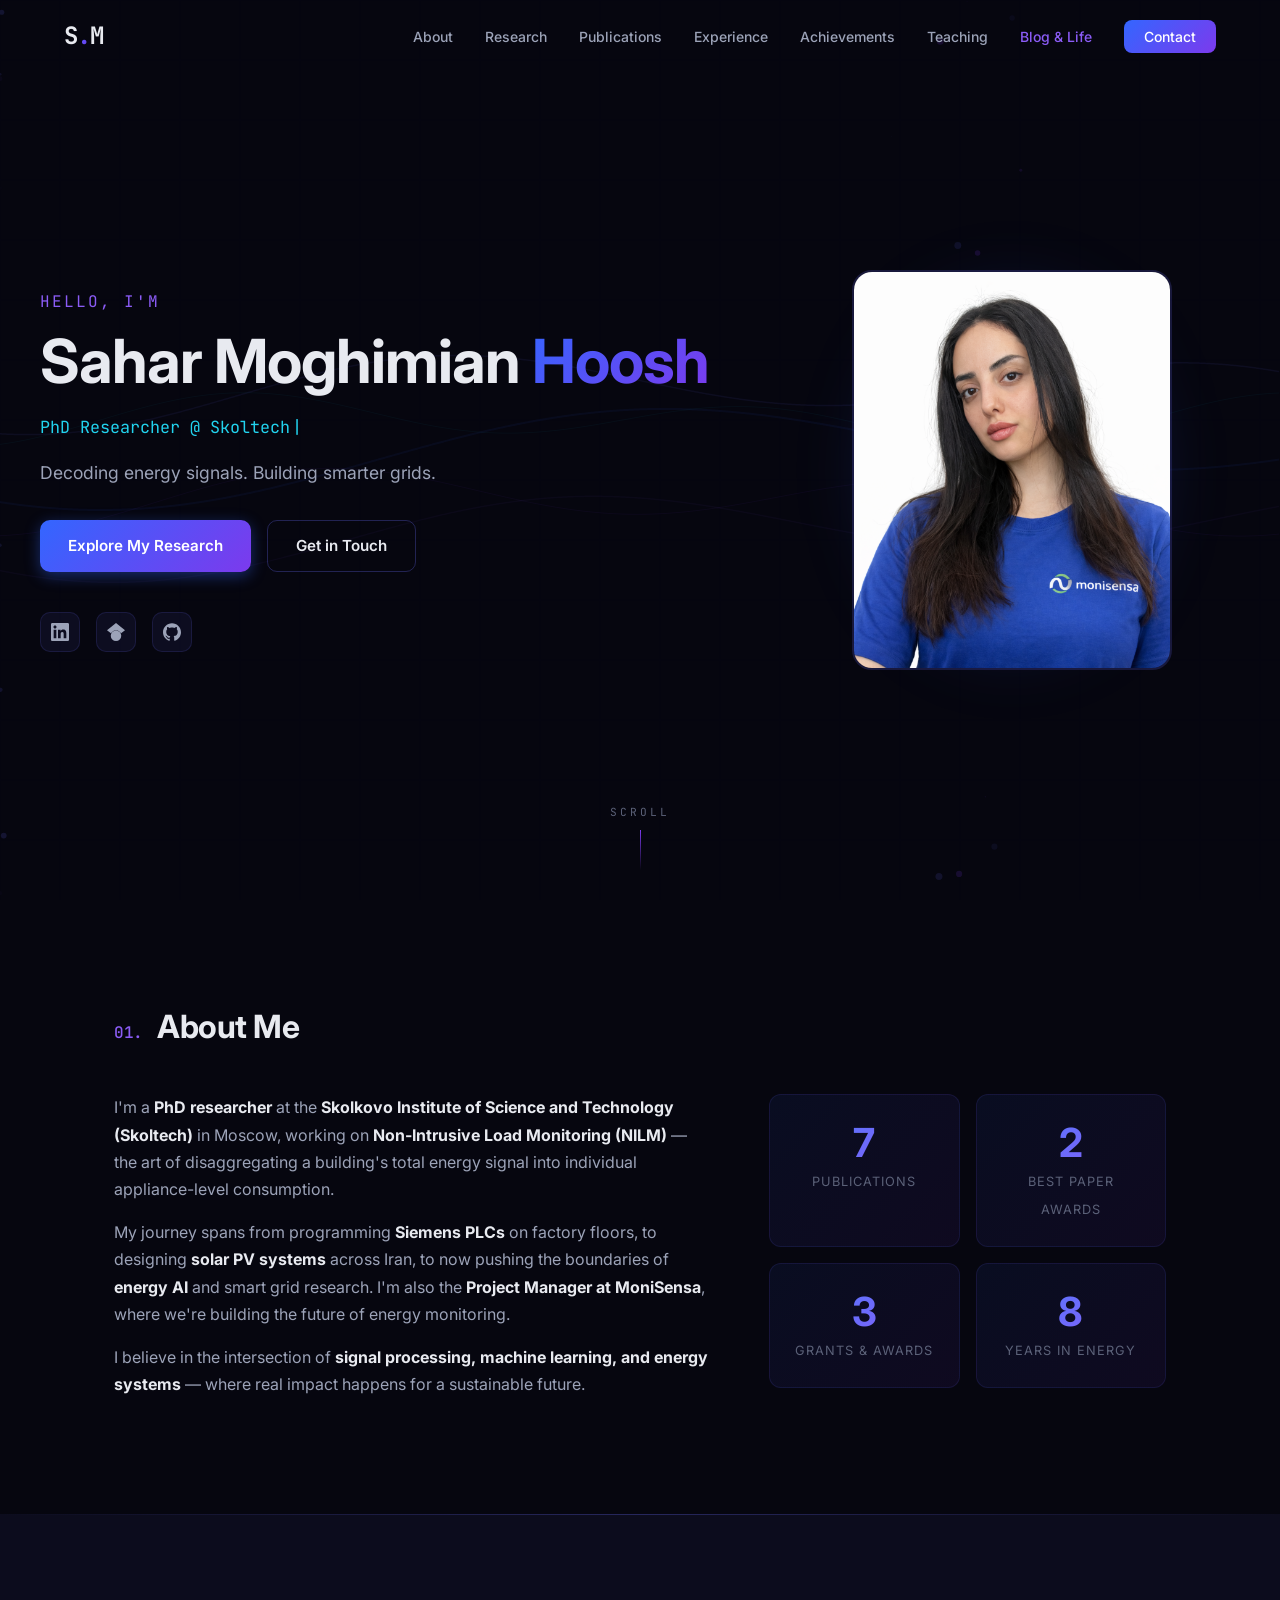
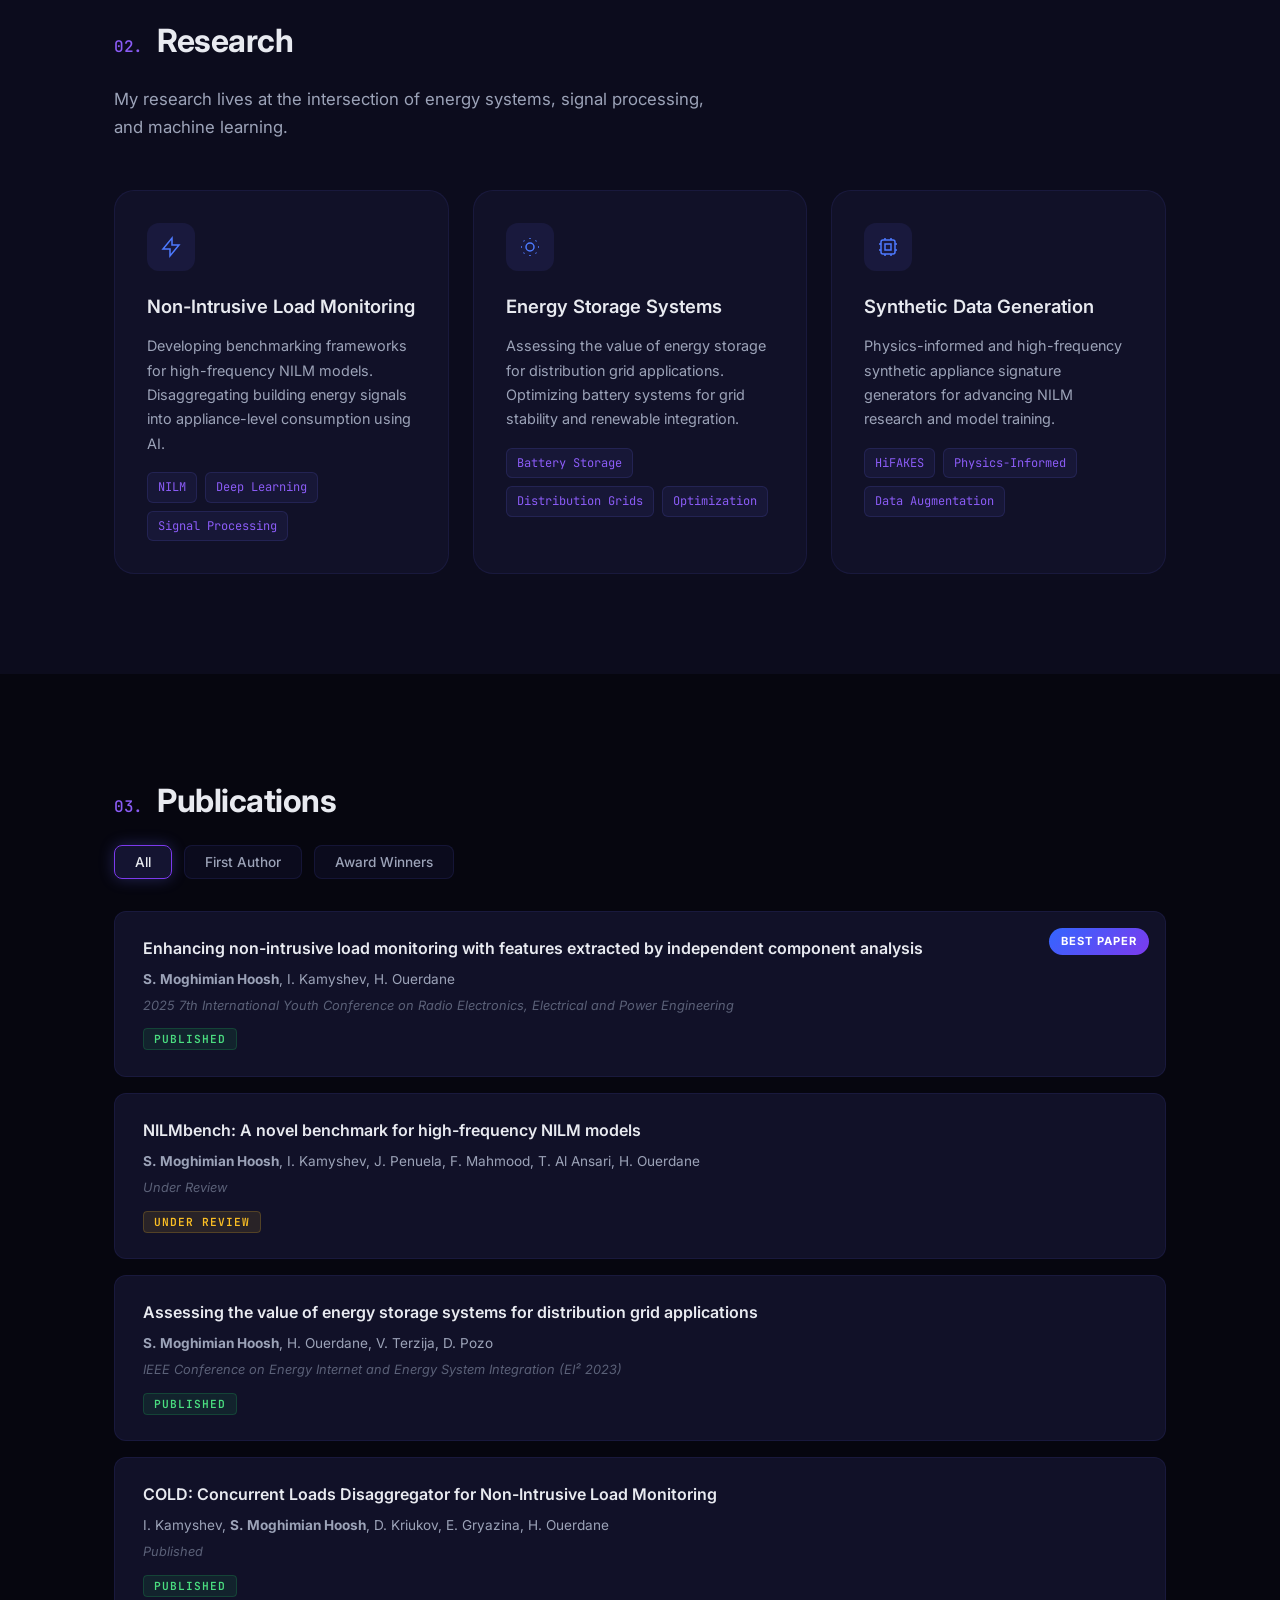
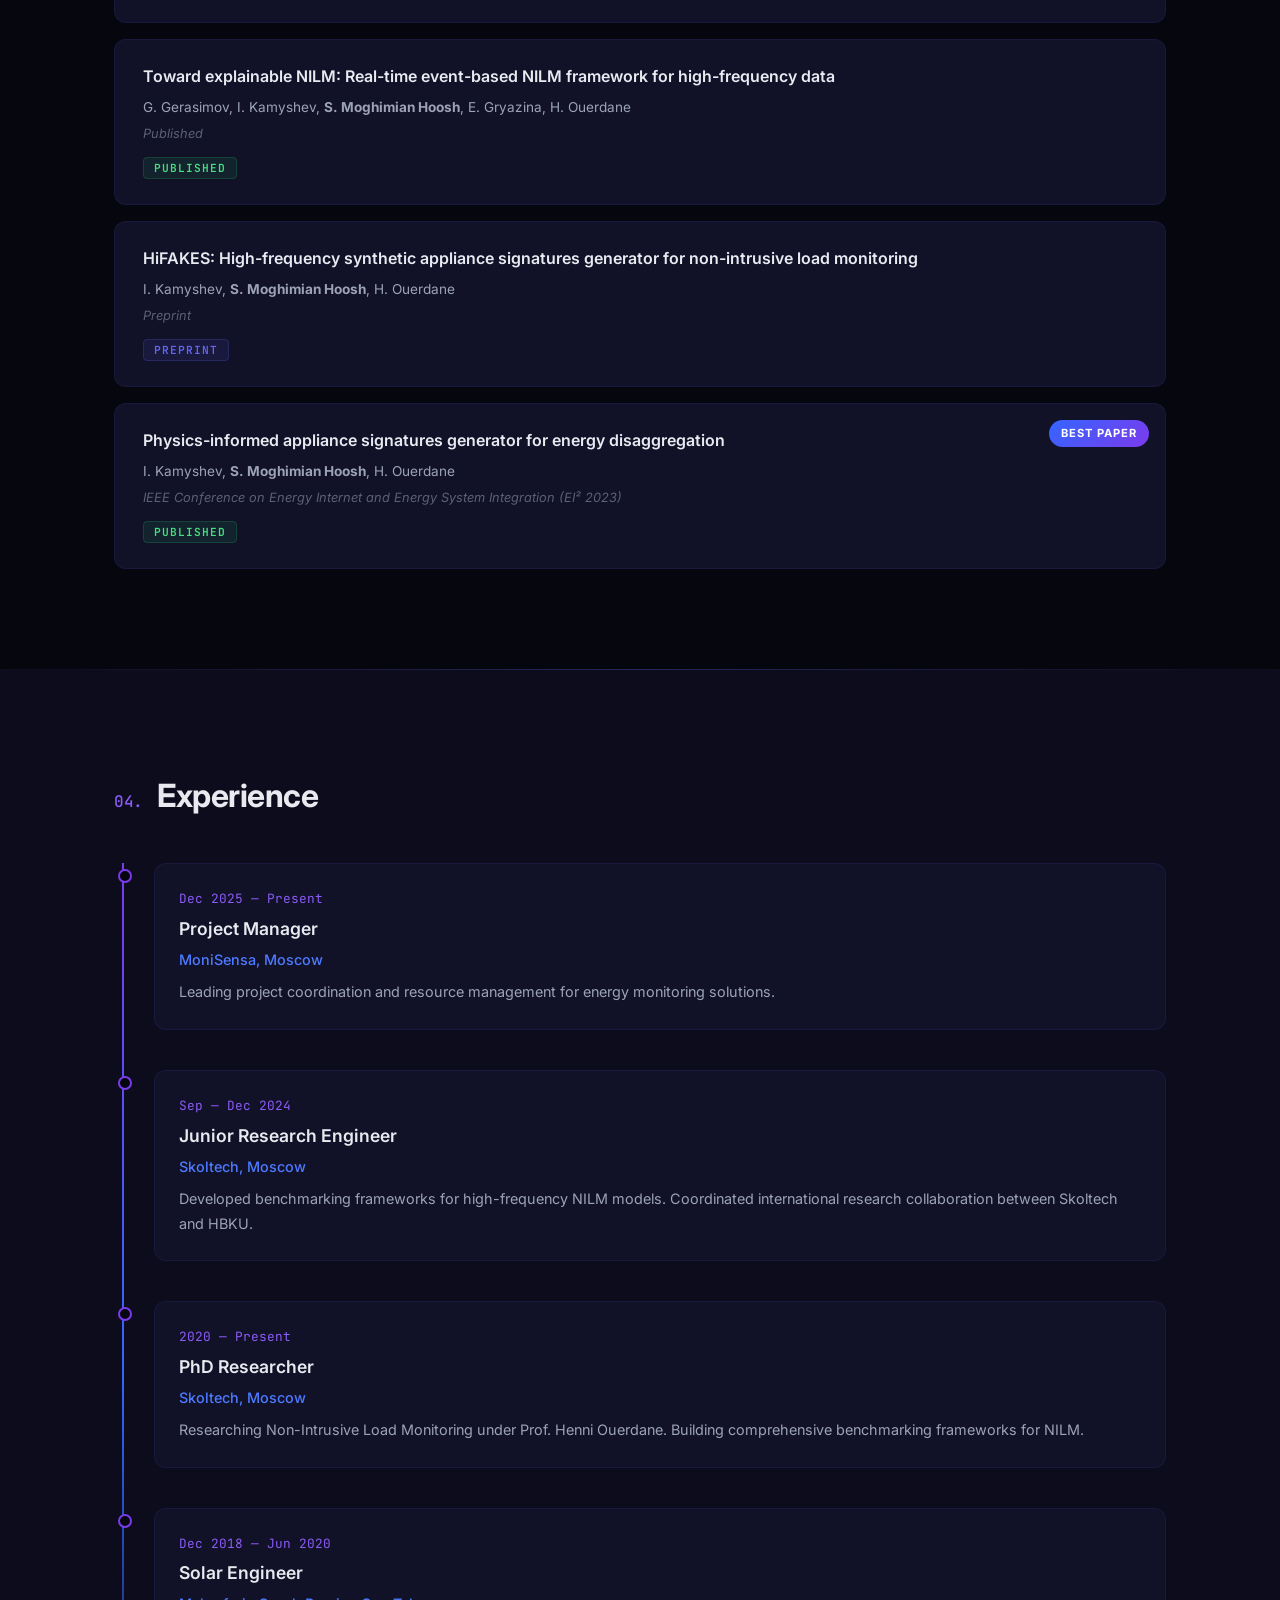
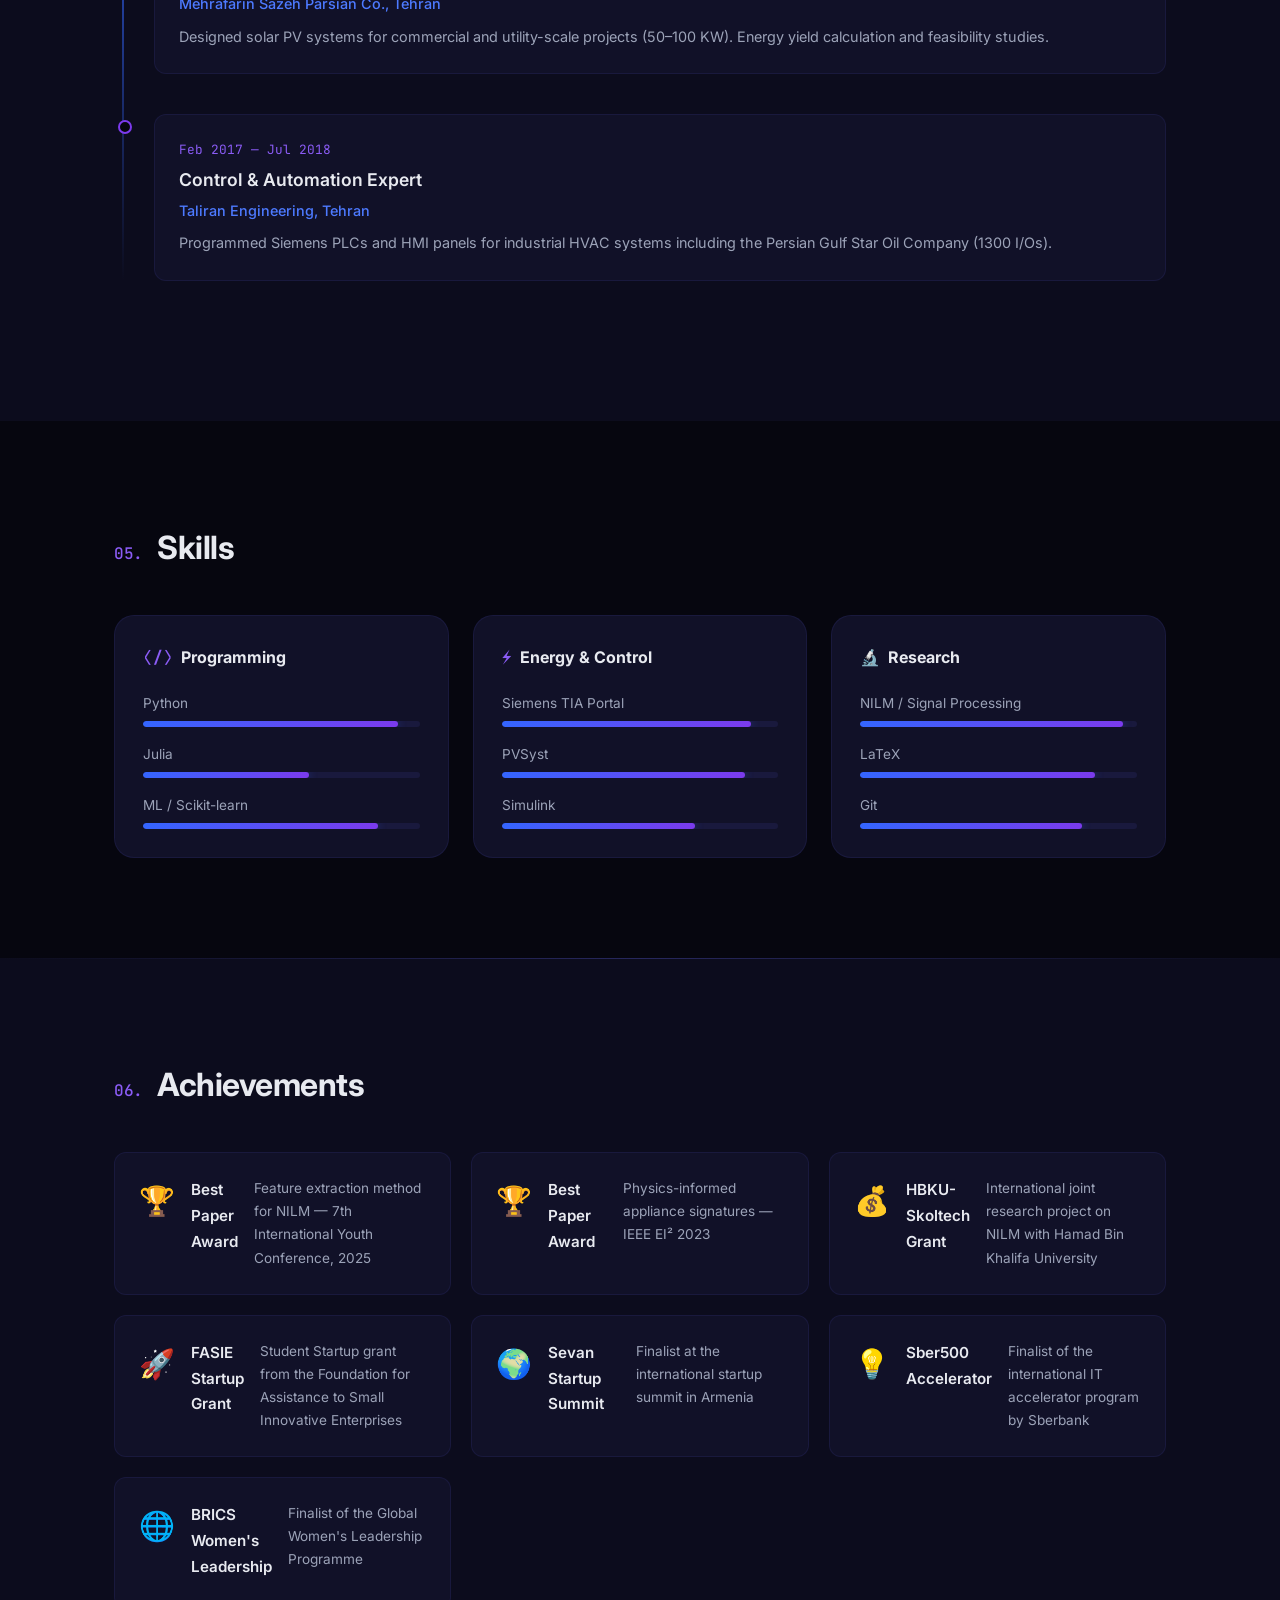
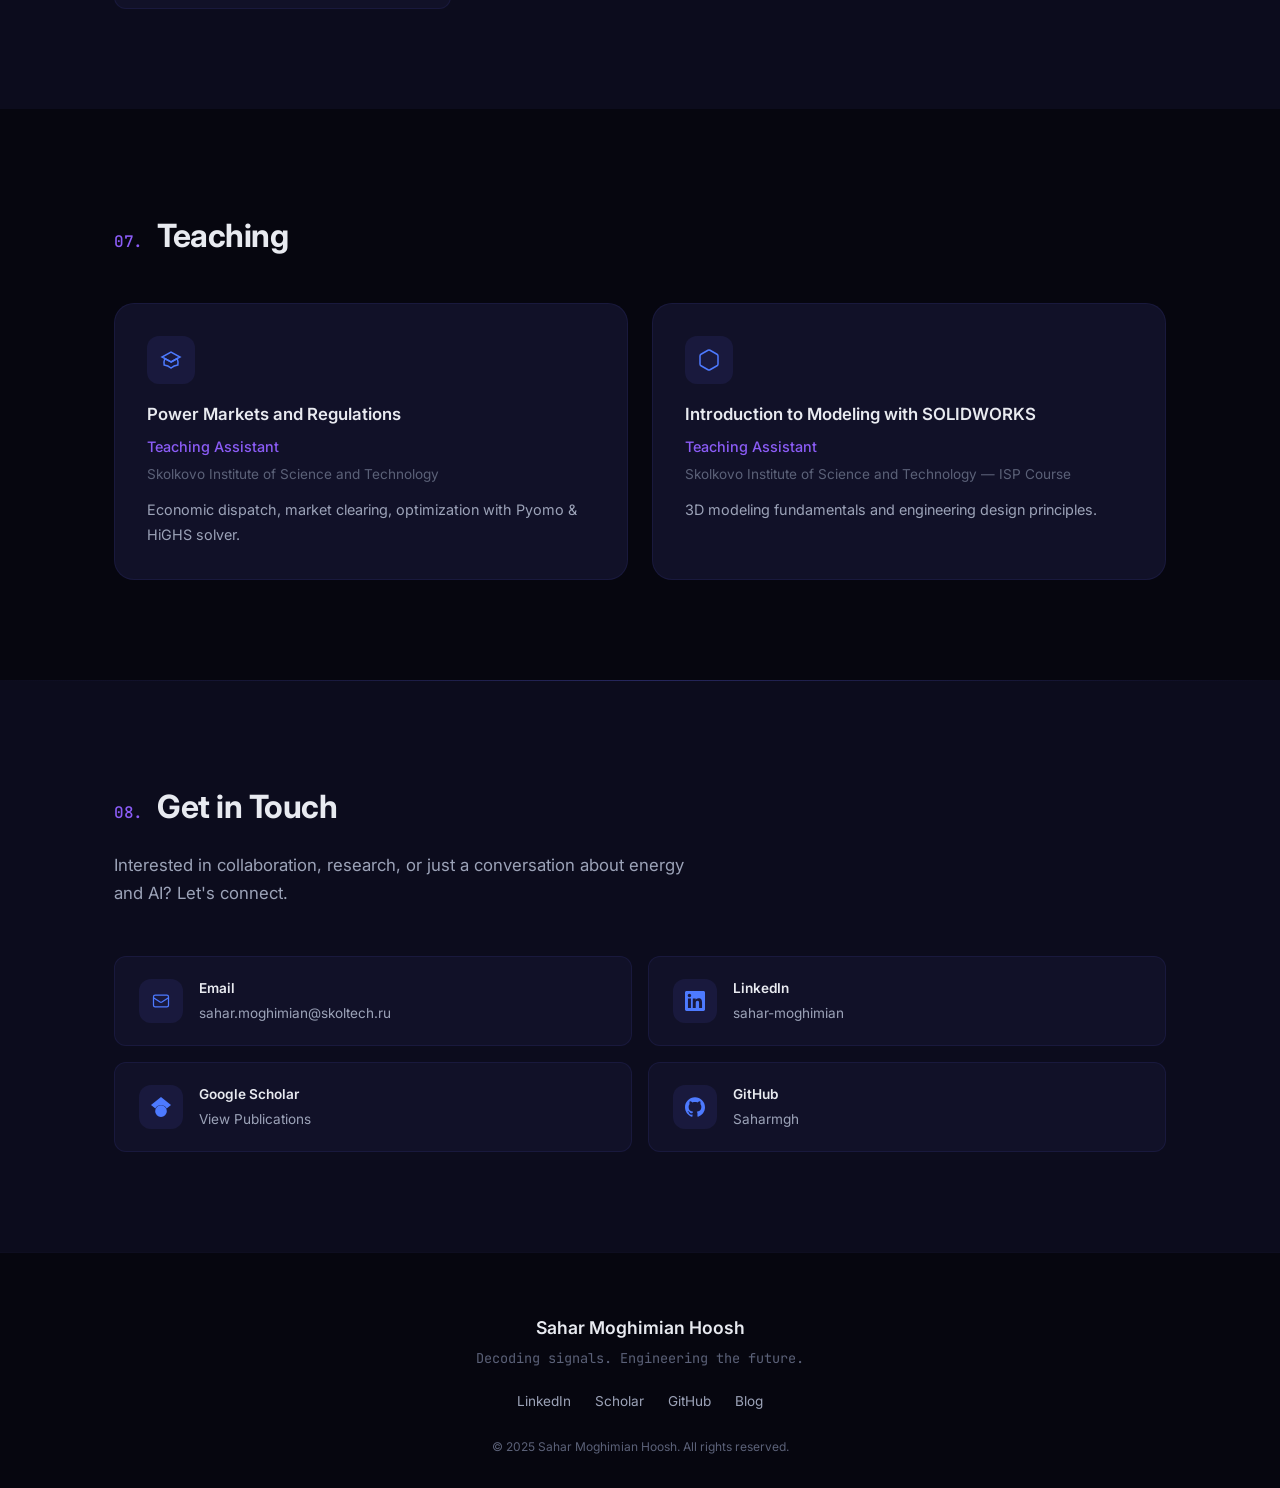
==== index.html @ 9a4651af "Add personal website with futuristic signal vibes theme - Main page: hero with waveform animation, a" ====
<!DOCTYPE html>
<html lang="en">
<head>
    <meta charset="UTF-8">
    <meta name="viewport" content="width=device-width, initial-scale=1.0">
    <title>Sahar Moghimian Hoosh — Researcher & Engineer</title>
    <meta name="description" content="PhD Researcher in Energy Systems & NILM at Skoltech. Project Manager at MoniSensa.">
    <link rel="preconnect" href="https://fonts.googleapis.com">
    <link rel="preconnect" href="https://fonts.gstatic.com" crossorigin>
    <link href="https://fonts.googleapis.com/css2?family=Inter:wght@300;400;500;600;700&family=JetBrains+Mono:wght@400;500&display=swap" rel="stylesheet">
    <link rel="stylesheet" href="css/style.css">
    <link rel="icon" type="image/svg+xml" href="data:image/svg+xml,<svg xmlns='http://www.w3.org/2000/svg' viewBox='0 0 100 100'><text y='.9em' font-size='90'>⚡</text></svg>">
</head>
<body>
    <!-- Navigation -->
    <nav class="nav" id="nav">
        <div class="nav-container">
            <a href="#hero" class="nav-logo">S<span class="accent">.</span>M</a>
            <button class="nav-toggle" id="navToggle" aria-label="Toggle menu">
                <span></span><span></span><span></span>
            </button>
            <ul class="nav-links" id="navLinks">
                <li><a href="#about">About</a></li>
                <li><a href="#research">Research</a></li>
                <li><a href="#publications">Publications</a></li>
                <li><a href="#experience">Experience</a></li>
                <li><a href="#achievements">Achievements</a></li>
                <li><a href="#teaching">Teaching</a></li>
                <li><a href="blog.html" class="nav-blog-link">Blog & Life</a></li>
                <li><a href="#contact" class="nav-cta">Contact</a></li>
            </ul>
        </div>
    </nav>

    <!-- Hero Section -->
    <section class="hero" id="hero">
        <canvas id="waveCanvas"></canvas>
        <div class="hero-content">
            <div class="hero-text">
                <p class="hero-greeting">Hello, I'm</p>
                <h1 class="hero-name">Sahar Moghimian<span class="accent"> Hoosh</span></h1>
                <div class="hero-roles">
                    <span class="typing-text" id="typingText"></span>
                    <span class="cursor">|</span>
                </div>
                <p class="hero-tagline">Decoding energy signals. Building smarter grids.</p>
                <div class="hero-buttons">
                    <a href="#research" class="btn btn-primary">Explore My Research</a>
                    <a href="#contact" class="btn btn-outline">Get in Touch</a>
                </div>
                <div class="hero-socials">
                    <a href="https://www.linkedin.com/in/sahar-moghimian/" target="_blank" rel="noopener" aria-label="LinkedIn" class="social-icon">
                        <svg viewBox="0 0 24 24" fill="currentColor"><path d="M20.447 20.452h-3.554v-5.569c0-1.328-.027-3.037-1.852-3.037-1.853 0-2.136 1.445-2.136 2.939v5.667H9.351V9h3.414v1.561h.046c.477-.9 1.637-1.85 3.37-1.85 3.601 0 4.267 2.37 4.267 5.455v6.286zM5.337 7.433c-1.144 0-2.063-.926-2.063-2.065 0-1.138.92-2.063 2.063-2.063 1.14 0 2.064.925 2.064 2.063 0 1.139-.925 2.065-2.064 2.065zm1.782 13.019H3.555V9h3.564v11.452zM22.225 0H1.771C.792 0 0 .774 0 1.729v20.542C0 23.227.792 24 1.771 24h20.451C23.2 24 24 23.227 24 22.271V1.729C24 .774 23.2 0 22.222 0h.003z"/></svg>
                    </a>
                    <a href="https://scholar.google.com/citations?user=whAYE34AAAAJ&hl=en" target="_blank" rel="noopener" aria-label="Google Scholar" class="social-icon">
                        <svg viewBox="0 0 24 24" fill="currentColor"><path d="M5.242 13.769L0 9.5 12 0l12 9.5-5.242 4.269C17.548 11.249 14.978 9.5 12 9.5c-2.977 0-5.548 1.748-6.758 4.269zM12 10a7 7 0 1 0 0 14 7 7 0 0 0 0-14z"/></svg>
                    </a>
                    <a href="https://github.com/Saharmgh" target="_blank" rel="noopener" aria-label="GitHub" class="social-icon">
                        <svg viewBox="0 0 24 24" fill="currentColor"><path d="M12 .297c-6.63 0-12 5.373-12 12 0 5.303 3.438 9.8 8.205 11.385.6.113.82-.258.82-.577 0-.285-.01-1.04-.015-2.04-3.338.724-4.042-1.61-4.042-1.61C4.422 18.07 3.633 17.7 3.633 17.7c-1.087-.744.084-.729.084-.729 1.205.084 1.838 1.236 1.838 1.236 1.07 1.835 2.809 1.305 3.495.998.108-.776.417-1.305.76-1.605-2.665-.3-5.466-1.332-5.466-5.93 0-1.31.465-2.38 1.235-3.22-.135-.303-.54-1.523.105-3.176 0 0 1.005-.322 3.3 1.23.96-.267 1.98-.399 3-.405 1.02.006 2.04.138 3 .405 2.28-1.552 3.285-1.23 3.285-1.23.645 1.653.24 2.873.12 3.176.765.84 1.23 1.91 1.23 3.22 0 4.61-2.805 5.625-5.475 5.92.42.36.81 1.096.81 2.22 0 1.606-.015 2.896-.015 3.286 0 .315.21.69.825.57C20.565 22.092 24 17.592 24 12.297c0-6.627-5.373-12-12-12"/></svg>
                    </a>
                </div>
            </div>
            <div class="hero-image">
                <div class="image-glow"></div>
                <img src="assets/images/profile.png" alt="Sahar Moghimian Hoosh" loading="eager">
            </div>
        </div>
        <div class="scroll-indicator">
            <span>Scroll</span>
            <div class="scroll-line"></div>
        </div>
    </section>

    <!-- About Section -->
    <section class="section" id="about">
        <div class="container">
            <h2 class="section-title"><span class="title-number">01.</span> About Me</h2>
            <div class="about-grid">
                <div class="about-text reveal">
                    <p>I'm a <strong>PhD researcher</strong> at the <strong>Skolkovo Institute of Science and Technology (Skoltech)</strong> in Moscow, working on <strong>Non-Intrusive Load Monitoring (NILM)</strong> — the art of disaggregating a building's total energy signal into individual appliance-level consumption.</p>
                    <p>My journey spans from programming <strong>Siemens PLCs</strong> on factory floors, to designing <strong>solar PV systems</strong> across Iran, to now pushing the boundaries of <strong>energy AI</strong> and smart grid research. I'm also the <strong>Project Manager at MoniSensa</strong>, where we're building the future of energy monitoring.</p>
                    <p>I believe in the intersection of <strong>signal processing, machine learning, and energy systems</strong> — where real impact happens for a sustainable future.</p>
                </div>
                <div class="about-stats reveal">
                    <div class="stat-card">
                        <span class="stat-number" data-target="7">0</span>
                        <span class="stat-label">Publications</span>
                    </div>
                    <div class="stat-card">
                        <span class="stat-number" data-target="2">0</span>
                        <span class="stat-label">Best Paper Awards</span>
                    </div>
                    <div class="stat-card">
                        <span class="stat-number" data-target="3">0</span>
                        <span class="stat-label">Grants & Awards</span>
                    </div>
                    <div class="stat-card">
                        <span class="stat-number" data-target="8">0</span>
                        <span class="stat-label">Years in Energy</span>
                    </div>
                </div>
            </div>
        </div>
    </section>

    <!-- Research Section -->
    <section class="section section-alt" id="research">
        <div class="container">
            <h2 class="section-title"><span class="title-number">02.</span> Research</h2>
            <p class="section-subtitle">My research lives at the intersection of energy systems, signal processing, and machine learning.</p>
            <div class="research-grid">
                <div class="research-card reveal">
                    <div class="card-icon">
                        <svg viewBox="0 0 24 24" fill="none" stroke="currentColor" stroke-width="1.5"><path d="M13 10V3L4 14h7v7l9-11h-7z"/></svg>
                    </div>
                    <h3>Non-Intrusive Load Monitoring</h3>
                    <p>Developing benchmarking frameworks for high-frequency NILM models. Disaggregating building energy signals into appliance-level consumption using AI.</p>
                    <div class="card-tags">
                        <span>NILM</span><span>Deep Learning</span><span>Signal Processing</span>
                    </div>
                </div>
                <div class="research-card reveal">
                    <div class="card-icon">
                        <svg viewBox="0 0 24 24" fill="none" stroke="currentColor" stroke-width="1.5"><path d="M12 3v1m0 16v1m9-9h-1M4 12H3m15.364 6.364l-.707-.707M6.343 6.343l-.707-.707m12.728 0l-.707.707M6.343 17.657l-.707.707M16 12a4 4 0 11-8 0 4 4 0 018 0z"/></svg>
                    </div>
                    <h3>Energy Storage Systems</h3>
                    <p>Assessing the value of energy storage for distribution grid applications. Optimizing battery systems for grid stability and renewable integration.</p>
                    <div class="card-tags">
                        <span>Battery Storage</span><span>Distribution Grids</span><span>Optimization</span>
                    </div>
                </div>
                <div class="research-card reveal">
                    <div class="card-icon">
                        <svg viewBox="0 0 24 24" fill="none" stroke="currentColor" stroke-width="1.5"><path d="M9 3v2m6-2v2M9 19v2m6-2v2M5 9H3m2 6H3m18-6h-2m2 6h-2M7 19h10a2 2 0 002-2V7a2 2 0 00-2-2H7a2 2 0 00-2 2v10a2 2 0 002 2zM9 9h6v6H9V9z"/></svg>
                    </div>
                    <h3>Synthetic Data Generation</h3>
                    <p>Physics-informed and high-frequency synthetic appliance signature generators for advancing NILM research and model training.</p>
                    <div class="card-tags">
                        <span>HiFAKES</span><span>Physics-Informed</span><span>Data Augmentation</span>
                    </div>
                </div>
            </div>
        </div>
    </section>

    <!-- Publications Section -->
    <section class="section" id="publications">
        <div class="container">
            <h2 class="section-title"><span class="title-number">03.</span> Publications</h2>
            <div class="pub-filters">
                <button class="pub-filter active" data-filter="all">All</button>
                <button class="pub-filter" data-filter="first-author">First Author</button>
                <button class="pub-filter" data-filter="award">Award Winners</button>
            </div>
            <div class="publications-list">
                <div class="pub-card reveal" data-category="first-author award">
                    <div class="pub-badge">Best Paper</div>
                    <h4>Enhancing non-intrusive load monitoring with features extracted by independent component analysis</h4>
                    <p class="pub-authors"><strong>S. Moghimian Hoosh</strong>, I. Kamyshev, H. Ouerdane</p>
                    <p class="pub-venue">2025 7th International Youth Conference on Radio Electronics, Electrical and Power Engineering</p>
                    <span class="pub-status published">Published</span>
                </div>
                <div class="pub-card reveal" data-category="first-author">
                    <h4>NILMbench: A novel benchmark for high-frequency NILM models</h4>
                    <p class="pub-authors"><strong>S. Moghimian Hoosh</strong>, I. Kamyshev, J. Penuela, F. Mahmood, T. Al Ansari, H. Ouerdane</p>
                    <p class="pub-venue">Under Review</p>
                    <span class="pub-status review">Under Review</span>
                </div>
                <div class="pub-card reveal" data-category="first-author">
                    <h4>Assessing the value of energy storage systems for distribution grid applications</h4>
                    <p class="pub-authors"><strong>S. Moghimian Hoosh</strong>, H. Ouerdane, V. Terzija, D. Pozo</p>
                    <p class="pub-venue">IEEE Conference on Energy Internet and Energy System Integration (EI² 2023)</p>
                    <span class="pub-status published">Published</span>
                </div>
                <div class="pub-card reveal" data-category="">
                    <h4>COLD: Concurrent Loads Disaggregator for Non-Intrusive Load Monitoring</h4>
                    <p class="pub-authors">I. Kamyshev, <strong>S. Moghimian Hoosh</strong>, D. Kriukov, E. Gryazina, H. Ouerdane</p>
                    <p class="pub-venue">Published</p>
                    <span class="pub-status published">Published</span>
                </div>
                <div class="pub-card reveal" data-category="">
                    <h4>Toward explainable NILM: Real-time event-based NILM framework for high-frequency data</h4>
                    <p class="pub-authors">G. Gerasimov, I. Kamyshev, <strong>S. Moghimian Hoosh</strong>, E. Gryazina, H. Ouerdane</p>
                    <p class="pub-venue">Published</p>
                    <span class="pub-status published">Published</span>
                </div>
                <div class="pub-card reveal" data-category="">
                    <h4>HiFAKES: High-frequency synthetic appliance signatures generator for non-intrusive load monitoring</h4>
                    <p class="pub-authors">I. Kamyshev, <strong>S. Moghimian Hoosh</strong>, H. Ouerdane</p>
                    <p class="pub-venue">Preprint</p>
                    <span class="pub-status preprint">Preprint</span>
                </div>
                <div class="pub-card reveal" data-category="award">
                    <div class="pub-badge">Best Paper</div>
                    <h4>Physics-informed appliance signatures generator for energy disaggregation</h4>
                    <p class="pub-authors">I. Kamyshev, <strong>S. Moghimian Hoosh</strong>, H. Ouerdane</p>
                    <p class="pub-venue">IEEE Conference on Energy Internet and Energy System Integration (EI² 2023)</p>
                    <span class="pub-status published">Published</span>
                </div>
            </div>
        </div>
    </section>

    <!-- Experience Timeline -->
    <section class="section section-alt" id="experience">
        <div class="container">
            <h2 class="section-title"><span class="title-number">04.</span> Experience</h2>
            <div class="timeline">
                <div class="timeline-item reveal" data-year="2025">
                    <div class="timeline-dot"></div>
                    <div class="timeline-content">
                        <span class="timeline-date">Dec 2025 — Present</span>
                        <h4>Project Manager</h4>
                        <p class="timeline-company">MoniSensa, Moscow</p>
                        <p>Leading project coordination and resource management for energy monitoring solutions.</p>
                    </div>
                </div>
                <div class="timeline-item reveal" data-year="2024">
                    <div class="timeline-dot"></div>
                    <div class="timeline-content">
                        <span class="timeline-date">Sep — Dec 2024</span>
                        <h4>Junior Research Engineer</h4>
                        <p class="timeline-company">Skoltech, Moscow</p>
                        <p>Developed benchmarking frameworks for high-frequency NILM models. Coordinated international research collaboration between Skoltech and HBKU.</p>
                    </div>
                </div>
                <div class="timeline-item reveal" data-year="2020">
                    <div class="timeline-dot"></div>
                    <div class="timeline-content">
                        <span class="timeline-date">2020 — Present</span>
                        <h4>PhD Researcher</h4>
                        <p class="timeline-company">Skoltech, Moscow</p>
                        <p>Researching Non-Intrusive Load Monitoring under Prof. Henni Ouerdane. Building comprehensive benchmarking frameworks for NILM.</p>
                    </div>
                </div>
                <div class="timeline-item reveal" data-year="2018">
                    <div class="timeline-dot"></div>
                    <div class="timeline-content">
                        <span class="timeline-date">Dec 2018 — Jun 2020</span>
                        <h4>Solar Engineer</h4>
                        <p class="timeline-company">Mehrafarin Sazeh Parsian Co., Tehran</p>
                        <p>Designed solar PV systems for commercial and utility-scale projects (50–100 KW). Energy yield calculation and feasibility studies.</p>
                    </div>
                </div>
                <div class="timeline-item reveal" data-year="2017">
                    <div class="timeline-dot"></div>
                    <div class="timeline-content">
                        <span class="timeline-date">Feb 2017 — Jul 2018</span>
                        <h4>Control & Automation Expert</h4>
                        <p class="timeline-company">Taliran Engineering, Tehran</p>
                        <p>Programmed Siemens PLCs and HMI panels for industrial HVAC systems including the Persian Gulf Star Oil Company (1300 I/Os).</p>
                    </div>
                </div>
            </div>
        </div>
    </section>

    <!-- Skills Section -->
    <section class="section" id="skills">
        <div class="container">
            <h2 class="section-title"><span class="title-number">05.</span> Skills</h2>
            <div class="skills-grid">
                <div class="skill-category reveal">
                    <h4><span class="skill-icon">⟨/⟩</span> Programming</h4>
                    <div class="skill-bars">
                        <div class="skill-item">
                            <span class="skill-name">Python</span>
                            <div class="skill-bar"><div class="skill-fill" data-width="92"></div></div>
                        </div>
                        <div class="skill-item">
                            <span class="skill-name">Julia</span>
                            <div class="skill-bar"><div class="skill-fill" data-width="60"></div></div>
                        </div>
                        <div class="skill-item">
                            <span class="skill-name">ML / Scikit-learn</span>
                            <div class="skill-bar"><div class="skill-fill" data-width="85"></div></div>
                        </div>
                    </div>
                </div>
                <div class="skill-category reveal">
                    <h4><span class="skill-icon">⚡</span> Energy & Control</h4>
                    <div class="skill-bars">
                        <div class="skill-item">
                            <span class="skill-name">Siemens TIA Portal</span>
                            <div class="skill-bar"><div class="skill-fill" data-width="90"></div></div>
                        </div>
                        <div class="skill-item">
                            <span class="skill-name">PVSyst</span>
                            <div class="skill-bar"><div class="skill-fill" data-width="88"></div></div>
                        </div>
                        <div class="skill-item">
                            <span class="skill-name">Simulink</span>
                            <div class="skill-bar"><div class="skill-fill" data-width="70"></div></div>
                        </div>
                    </div>
                </div>
                <div class="skill-category reveal">
                    <h4><span class="skill-icon">🔬</span> Research</h4>
                    <div class="skill-bars">
                        <div class="skill-item">
                            <span class="skill-name">NILM / Signal Processing</span>
                            <div class="skill-bar"><div class="skill-fill" data-width="95"></div></div>
                        </div>
                        <div class="skill-item">
                            <span class="skill-name">LaTeX</span>
                            <div class="skill-bar"><div class="skill-fill" data-width="85"></div></div>
                        </div>
                        <div class="skill-item">
                            <span class="skill-name">Git</span>
                            <div class="skill-bar"><div class="skill-fill" data-width="80"></div></div>
                        </div>
                    </div>
                </div>
            </div>
        </div>
    </section>

    <!-- Achievements Section -->
    <section class="section section-alt" id="achievements">
        <div class="container">
            <h2 class="section-title"><span class="title-number">06.</span> Achievements</h2>
            <div class="achievements-grid">
                <div class="achievement-card reveal">
                    <div class="achievement-icon">🏆</div>
                    <h4>Best Paper Award</h4>
                    <p>Feature extraction method for NILM — 7th International Youth Conference, 2025</p>
                </div>
                <div class="achievement-card reveal">
                    <div class="achievement-icon">🏆</div>
                    <h4>Best Paper Award</h4>
                    <p>Physics-informed appliance signatures — IEEE EI² 2023</p>
                </div>
                <div class="achievement-card reveal">
                    <div class="achievement-icon">💰</div>
                    <h4>HBKU-Skoltech Grant</h4>
                    <p>International joint research project on NILM with Hamad Bin Khalifa University</p>
                </div>
                <div class="achievement-card reveal">
                    <div class="achievement-icon">🚀</div>
                    <h4>FASIE Startup Grant</h4>
                    <p>Student Startup grant from the Foundation for Assistance to Small Innovative Enterprises</p>
                </div>
                <div class="achievement-card reveal">
                    <div class="achievement-icon">🌍</div>
                    <h4>Sevan Startup Summit</h4>
                    <p>Finalist at the international startup summit in Armenia</p>
                </div>
                <div class="achievement-card reveal">
                    <div class="achievement-icon">💡</div>
                    <h4>Sber500 Accelerator</h4>
                    <p>Finalist of the international IT accelerator program by Sberbank</p>
                </div>
                <div class="achievement-card reveal">
                    <div class="achievement-icon">🌐</div>
                    <h4>BRICS Women's Leadership</h4>
                    <p>Finalist of the Global Women's Leadership Programme</p>
                </div>
            </div>
        </div>
    </section>

    <!-- Teaching Section -->
    <section class="section" id="teaching">
        <div class="container">
            <h2 class="section-title"><span class="title-number">07.</span> Teaching</h2>
            <div class="teaching-grid">
                <div class="teaching-card reveal">
                    <div class="teaching-icon">
                        <svg viewBox="0 0 24 24" fill="none" stroke="currentColor" stroke-width="1.5"><path d="M12 14l9-5-9-5-9 5 9 5z"/><path d="M12 14l6.16-3.422a12.083 12.083 0 01.665 6.479A11.952 11.952 0 0012 20.055a11.952 11.952 0 00-6.824-2.998 12.078 12.078 0 01.665-6.479L12 14z"/></svg>
                    </div>
                    <h4>Power Markets and Regulations</h4>
                    <p class="teaching-role">Teaching Assistant</p>
                    <p class="teaching-school">Skolkovo Institute of Science and Technology</p>
                    <p>Economic dispatch, market clearing, optimization with Pyomo & HiGHS solver.</p>
                </div>
                <div class="teaching-card reveal">
                    <div class="teaching-icon">
                        <svg viewBox="0 0 24 24" fill="none" stroke="currentColor" stroke-width="1.5"><path d="M21 16V8a2 2 0 00-1-1.73l-7-4a2 2 0 00-2 0l-7 4A2 2 0 003 8v8a2 2 0 001 1.73l7 4a2 2 0 002 0l7-4A2 2 0 0021 16z"/></svg>
                    </div>
                    <h4>Introduction to Modeling with SOLIDWORKS</h4>
                    <p class="teaching-role">Teaching Assistant</p>
                    <p class="teaching-school">Skolkovo Institute of Science and Technology — ISP Course</p>
                    <p>3D modeling fundamentals and engineering design principles.</p>
                </div>
            </div>
        </div>
    </section>

    <!-- Contact Section -->
    <section class="section section-alt" id="contact">
        <div class="container">
            <h2 class="section-title"><span class="title-number">08.</span> Get in Touch</h2>
            <p class="section-subtitle">Interested in collaboration, research, or just a conversation about energy and AI? Let's connect.</p>
            <div class="contact-grid">
                <div class="contact-links reveal">
                    <a href="mailto:sahar.moghimian@skoltech.ru" class="contact-item">
                        <div class="contact-icon">
                            <svg viewBox="0 0 24 24" fill="none" stroke="currentColor" stroke-width="1.5"><path d="M3 8l7.89 5.26a2 2 0 002.22 0L21 8M5 19h14a2 2 0 002-2V7a2 2 0 00-2-2H5a2 2 0 00-2 2v10a2 2 0 002 2z"/></svg>
                        </div>
                        <div>
                            <h4>Email</h4>
                            <p>sahar.moghimian@skoltech.ru</p>
                        </div>
                    </a>
                    <a href="https://www.linkedin.com/in/sahar-moghimian/" target="_blank" rel="noopener" class="contact-item">
                        <div class="contact-icon">
                            <svg viewBox="0 0 24 24" fill="currentColor"><path d="M20.447 20.452h-3.554v-5.569c0-1.328-.027-3.037-1.852-3.037-1.853 0-2.136 1.445-2.136 2.939v5.667H9.351V9h3.414v1.561h.046c.477-.9 1.637-1.85 3.37-1.85 3.601 0 4.267 2.37 4.267 5.455v6.286zM5.337 7.433c-1.144 0-2.063-.926-2.063-2.065 0-1.138.92-2.063 2.063-2.063 1.14 0 2.064.925 2.064 2.063 0 1.139-.925 2.065-2.064 2.065zm1.782 13.019H3.555V9h3.564v11.452zM22.225 0H1.771C.792 0 0 .774 0 1.729v20.542C0 23.227.792 24 1.771 24h20.451C23.2 24 24 23.227 24 22.271V1.729C24 .774 23.2 0 22.222 0h.003z"/></svg>
                        </div>
                        <div>
                            <h4>LinkedIn</h4>
                            <p>sahar-moghimian</p>
                        </div>
                    </a>
                    <a href="https://scholar.google.com/citations?user=whAYE34AAAAJ&hl=en" target="_blank" rel="noopener" class="contact-item">
                        <div class="contact-icon">
                            <svg viewBox="0 0 24 24" fill="currentColor"><path d="M5.242 13.769L0 9.5 12 0l12 9.5-5.242 4.269C17.548 11.249 14.978 9.5 12 9.5c-2.977 0-5.548 1.748-6.758 4.269zM12 10a7 7 0 1 0 0 14 7 7 0 0 0 0-14z"/></svg>
                        </div>
                        <div>
                            <h4>Google Scholar</h4>
                            <p>View Publications</p>
                        </div>
                    </a>
                    <a href="https://github.com/Saharmgh" target="_blank" rel="noopener" class="contact-item">
                        <div class="contact-icon">
                            <svg viewBox="0 0 24 24" fill="currentColor"><path d="M12 .297c-6.63 0-12 5.373-12 12 0 5.303 3.438 9.8 8.205 11.385.6.113.82-.258.82-.577 0-.285-.01-1.04-.015-2.04-3.338.724-4.042-1.61-4.042-1.61C4.422 18.07 3.633 17.7 3.633 17.7c-1.087-.744.084-.729.084-.729 1.205.084 1.838 1.236 1.838 1.236 1.07 1.835 2.809 1.305 3.495.998.108-.776.417-1.305.76-1.605-2.665-.3-5.466-1.332-5.466-5.93 0-1.31.465-2.38 1.235-3.22-.135-.303-.54-1.523.105-3.176 0 0 1.005-.322 3.3 1.23.96-.267 1.98-.399 3-.405 1.02.006 2.04.138 3 .405 2.28-1.552 3.285-1.23 3.285-1.23.645 1.653.24 2.873.12 3.176.765.84 1.23 1.91 1.23 3.22 0 4.61-2.805 5.625-5.475 5.92.42.36.81 1.096.81 2.22 0 1.606-.015 2.896-.015 3.286 0 .315.21.69.825.57C20.565 22.092 24 17.592 24 12.297c0-6.627-5.373-12-12-12"/></svg>
                        </div>
                        <div>
                            <h4>GitHub</h4>
                            <p>Saharmgh</p>
                        </div>
                    </a>
                </div>
            </div>
        </div>
    </section>

    <!-- Footer -->
    <footer class="footer">
        <div class="container">
            <div class="footer-content">
                <p class="footer-name">Sahar Moghimian Hoosh</p>
                <p class="footer-tagline">Decoding signals. Engineering the future.</p>
                <div class="footer-links">
                    <a href="https://www.linkedin.com/in/sahar-moghimian/" target="_blank" rel="noopener">LinkedIn</a>
                    <a href="https://scholar.google.com/citations?user=whAYE34AAAAJ&hl=en" target="_blank" rel="noopener">Scholar</a>
                    <a href="https://github.com/Saharmgh" target="_blank" rel="noopener">GitHub</a>
                    <a href="blog.html">Blog</a>
                </div>
                <p class="footer-copy">&copy; 2025 Sahar Moghimian Hoosh. All rights reserved.</p>
            </div>
        </div>
    </footer>

    <script src="js/main.js"></script>
</body>
</html>
---- css/style.css ----
/* ========================================
   SAHAR MOGHIMIAN HOOSH — Personal Website
   Theme: Futuristic Signal Vibes
   Colors: Royal Blue + Glowy Purple
   ======================================== */

/* --- CSS Variables --- */
:root {
    --bg-primary: #06060f;
    --bg-secondary: #0c0c1d;
    --bg-card: #111128;
    --bg-card-hover: #16163a;

    --blue: #3366ff;
    --blue-bright: #4d7aff;
    --purple: #7c3aed;
    --purple-bright: #8b5cf6;
    --indigo: #6366f1;
    --cyan: #22d3ee;

    --glow-blue: rgba(51, 102, 255, 0.4);
    --glow-purple: rgba(124, 58, 237, 0.4);
    --glow-indigo: rgba(99, 102, 241, 0.3);

    --text-primary: #e8eaf0;
    --text-secondary: #9ca3b8;
    --text-muted: #5b6178;

    --gradient-main: linear-gradient(135deg, var(--blue), var(--purple));
    --gradient-glow: linear-gradient(135deg, var(--blue-bright), var(--purple-bright));
    --gradient-card: linear-gradient(135deg, rgba(51, 102, 255, 0.08), rgba(124, 58, 237, 0.08));

    --radius: 12px;
    --radius-lg: 20px;
    --transition: 0.3s cubic-bezier(0.4, 0, 0.2, 1);
    --font-main: 'Inter', -apple-system, BlinkMacSystemFont, sans-serif;
    --font-mono: 'JetBrains Mono', monospace;
}

/* --- Reset & Base --- */
*, *::before, *::after {
    margin: 0;
    padding: 0;
    box-sizing: border-box;
}

html {
    scroll-behavior: smooth;
    scroll-padding-top: 80px;
}

body {
    font-family: var(--font-main);
    background: var(--bg-primary);
    color: var(--text-primary);
    line-height: 1.7;
    overflow-x: hidden;
    -webkit-font-smoothing: antialiased;
}

::selection {
    background: var(--purple);
    color: white;
}

a {
    color: var(--blue-bright);
    text-decoration: none;
    transition: var(--transition);
}

a:hover {
    color: var(--purple-bright);
}

img {
    max-width: 100%;
    display: block;
}

/* --- Scrollbar --- */
::-webkit-scrollbar {
    width: 8px;
}
::-webkit-scrollbar-track {
    background: var(--bg-primary);
}
::-webkit-scrollbar-thumb {
    background: var(--purple);
    border-radius: 4px;
}
::-webkit-scrollbar-thumb:hover {
    background: var(--blue);
}

/* --- Container --- */
.container {
    max-width: 1100px;
    margin: 0 auto;
    padding: 0 24px;
}

/* ========================================
   NAVIGATION
   ======================================== */
.nav {
    position: fixed;
    top: 0;
    left: 0;
    right: 0;
    z-index: 1000;
    padding: 16px 0;
    transition: var(--transition);
    background: transparent;
}

.nav.scrolled {
    background: rgba(6, 6, 15, 0.85);
    backdrop-filter: blur(20px);
    -webkit-backdrop-filter: blur(20px);
    border-bottom: 1px solid rgba(99, 102, 241, 0.1);
    padding: 10px 0;
}

.nav-container {
    max-width: 1200px;
    margin: 0 auto;
    padding: 0 24px;
    display: flex;
    align-items: center;
    justify-content: space-between;
}

.nav-logo {
    font-size: 1.5rem;
    font-weight: 700;
    color: var(--text-primary) !important;
    font-family: var(--font-mono);
    letter-spacing: -1px;
}

.accent {
    background: var(--gradient-main);
    -webkit-background-clip: text;
    background-clip: text;
    -webkit-text-fill-color: transparent;
}

.nav-links {
    display: flex;
    align-items: center;
    gap: 32px;
    list-style: none;
}

.nav-links a {
    color: var(--text-secondary);
    font-size: 0.875rem;
    font-weight: 500;
    transition: var(--transition);
    position: relative;
}

.nav-links a::after {
    content: '';
    position: absolute;
    bottom: -4px;
    left: 0;
    width: 0;
    height: 2px;
    background: var(--gradient-main);
    transition: var(--transition);
    border-radius: 1px;
}

.nav-links a:hover {
    color: var(--text-primary);
}

.nav-links a:hover::after {
    width: 100%;
}

.nav-blog-link {
    color: var(--purple-bright) !important;
}

.nav-cta {
    background: var(--gradient-main);
    color: white !important;
    padding: 8px 20px;
    border-radius: 8px;
    font-weight: 600;
}

.nav-cta::after {
    display: none !important;
}

.nav-cta:hover {
    box-shadow: 0 0 20px var(--glow-blue), 0 0 40px var(--glow-purple);
    transform: translateY(-1px);
}

/* Mobile nav toggle */
.nav-toggle {
    display: none;
    flex-direction: column;
    gap: 5px;
    background: none;
    border: none;
    cursor: pointer;
    padding: 4px;
    z-index: 1001;
}

.nav-toggle span {
    width: 24px;
    height: 2px;
    background: var(--text-primary);
    border-radius: 2px;
    transition: var(--transition);
}

.nav-toggle.active span:nth-child(1) {
    transform: rotate(45deg) translate(5px, 5px);
}
.nav-toggle.active span:nth-child(2) {
    opacity: 0;
}
.nav-toggle.active span:nth-child(3) {
    transform: rotate(-45deg) translate(5px, -5px);
}

/* ========================================
   HERO SECTION
   ======================================== */
.hero {
    min-height: 100vh;
    display: flex;
    align-items: center;
    position: relative;
    overflow: hidden;
    padding: 100px 24px 60px;
}

#waveCanvas {
    position: absolute;
    top: 0;
    left: 0;
    width: 100%;
    height: 100%;
    z-index: 0;
    opacity: 0.5;
}

.hero-content {
    max-width: 1200px;
    margin: 0 auto;
    display: grid;
    grid-template-columns: 1.2fr 0.8fr;
    gap: 60px;
    align-items: center;
    position: relative;
    z-index: 1;
    width: 100%;
}

.hero-greeting {
    font-family: var(--font-mono);
    color: var(--purple-bright);
    font-size: 1rem;
    margin-bottom: 12px;
    letter-spacing: 2px;
    text-transform: uppercase;
}

.hero-name {
    font-size: clamp(2.2rem, 5vw, 3.8rem);
    font-weight: 700;
    line-height: 1.15;
    margin-bottom: 16px;
    letter-spacing: -1px;
}

.hero-roles {
    font-family: var(--font-mono);
    font-size: 1.05rem;
    color: var(--cyan);
    margin-bottom: 16px;
    min-height: 28px;
    display: flex;
    align-items: center;
}

.cursor {
    animation: blink 1s infinite;
    color: var(--cyan);
    margin-left: 2px;
}

@keyframes blink {
    0%, 50% { opacity: 1; }
    51%, 100% { opacity: 0; }
}

.hero-tagline {
    color: var(--text-secondary);
    font-size: 1.1rem;
    margin-bottom: 32px;
    max-width: 480px;
}

.hero-buttons {
    display: flex;
    gap: 16px;
    margin-bottom: 40px;
    flex-wrap: wrap;
}

.btn {
    display: inline-flex;
    align-items: center;
    padding: 12px 28px;
    border-radius: 10px;
    font-weight: 600;
    font-size: 0.95rem;
    transition: var(--transition);
    cursor: pointer;
    border: none;
}

.btn-primary {
    background: var(--gradient-main);
    color: white;
    box-shadow: 0 4px 15px var(--glow-blue);
}

.btn-primary:hover {
    color: white;
    transform: translateY(-2px);
    box-shadow: 0 8px 30px var(--glow-blue), 0 0 40px var(--glow-purple);
}

.btn-outline {
    background: transparent;
    color: var(--text-primary);
    border: 1px solid rgba(99, 102, 241, 0.3);
}

.btn-outline:hover {
    border-color: var(--purple-bright);
    background: rgba(99, 102, 241, 0.05);
    color: var(--text-primary);
    box-shadow: 0 0 20px var(--glow-indigo);
}

.hero-socials {
    display: flex;
    gap: 16px;
}

.social-icon {
    width: 40px;
    height: 40px;
    border-radius: 10px;
    display: flex;
    align-items: center;
    justify-content: center;
    background: rgba(99, 102, 241, 0.08);
    border: 1px solid rgba(99, 102, 241, 0.15);
    color: var(--text-secondary);
    transition: var(--transition);
}

.social-icon svg {
    width: 18px;
    height: 18px;
}

.social-icon:hover {
    background: rgba(99, 102, 241, 0.15);
    color: var(--blue-bright);
    border-color: var(--blue);
    box-shadow: 0 0 15px var(--glow-indigo);
    transform: translateY(-2px);
}

/* Hero Image */
.hero-image {
    position: relative;
    display: flex;
    justify-content: center;
}

.hero-image img {
    width: 320px;
    height: 400px;
    object-fit: cover;
    object-position: top;
    border-radius: var(--radius-lg);
    position: relative;
    z-index: 1;
    border: 2px solid rgba(99, 102, 241, 0.2);
}

.image-glow {
    position: absolute;
    top: 50%;
    left: 50%;
    transform: translate(-50%, -50%);
    width: 300px;
    height: 380px;
    background: radial-gradient(ellipse, var(--glow-purple), var(--glow-blue), transparent 70%);
    filter: blur(40px);
    z-index: 0;
    animation: pulseGlow 4s ease-in-out infinite alternate;
}

@keyframes pulseGlow {
    0% { opacity: 0.5; transform: translate(-50%, -50%) scale(1); }
    100% { opacity: 0.8; transform: translate(-50%, -50%) scale(1.1); }
}

/* Scroll indicator */
.scroll-indicator {
    position: absolute;
    bottom: 30px;
    left: 50%;
    transform: translateX(-50%);
    display: flex;
    flex-direction: column;
    align-items: center;
    gap: 8px;
    z-index: 1;
}

.scroll-indicator span {
    font-family: var(--font-mono);
    font-size: 0.7rem;
    color: var(--text-muted);
    text-transform: uppercase;
    letter-spacing: 3px;
}

.scroll-line {
    width: 1px;
    height: 40px;
    background: linear-gradient(to bottom, var(--purple), transparent);
    animation: scrollPulse 2s ease-in-out infinite;
}

@keyframes scrollPulse {
    0%, 100% { opacity: 0.3; height: 40px; }
    50% { opacity: 1; height: 55px; }
}

/* ========================================
   SECTIONS — General
   ======================================== */
.section {
    padding: 100px 0;
    position: relative;
}

.section-alt {
    background: var(--bg-secondary);
}

.section-alt::before {
    content: '';
    position: absolute;
    top: 0;
    left: 0;
    right: 0;
    height: 1px;
    background: linear-gradient(90deg, transparent, var(--glow-indigo), transparent);
}

.section-title {
    font-size: 2rem;
    font-weight: 700;
    margin-bottom: 16px;
    letter-spacing: -0.5px;
}

.title-number {
    font-family: var(--font-mono);
    color: var(--purple-bright);
    font-size: 1rem;
    font-weight: 500;
    margin-right: 8px;
}

.section-subtitle {
    color: var(--text-secondary);
    font-size: 1.05rem;
    max-width: 600px;
    margin-bottom: 48px;
}

/* ========================================
   ABOUT
   ======================================== */
.about-grid {
    display: grid;
    grid-template-columns: 1.5fr 1fr;
    gap: 60px;
    align-items: start;
    margin-top: 40px;
}

.about-text p {
    color: var(--text-secondary);
    margin-bottom: 16px;
    font-size: 1rem;
}

.about-text strong {
    color: var(--text-primary);
}

.about-stats {
    display: grid;
    grid-template-columns: 1fr 1fr;
    gap: 16px;
}

.stat-card {
    background: var(--gradient-card);
    border: 1px solid rgba(99, 102, 241, 0.12);
    border-radius: var(--radius);
    padding: 24px;
    text-align: center;
    transition: var(--transition);
}

.stat-card:hover {
    border-color: rgba(99, 102, 241, 0.3);
    box-shadow: 0 0 25px var(--glow-indigo);
    transform: translateY(-3px);
}

.stat-number {
    display: block;
    font-size: 2.5rem;
    font-weight: 700;
    background: var(--gradient-glow);
    -webkit-background-clip: text;
    background-clip: text;
    -webkit-text-fill-color: transparent;
    line-height: 1.2;
}

.stat-label {
    font-size: 0.8rem;
    color: var(--text-muted);
    text-transform: uppercase;
    letter-spacing: 1px;
    margin-top: 4px;
}

/* ========================================
   RESEARCH
   ======================================== */
.research-grid {
    display: grid;
    grid-template-columns: repeat(3, 1fr);
    gap: 24px;
}

.research-card {
    background: var(--bg-card);
    border: 1px solid rgba(99, 102, 241, 0.1);
    border-radius: var(--radius-lg);
    padding: 32px;
    transition: var(--transition);
    position: relative;
    overflow: hidden;
}

.research-card::before {
    content: '';
    position: absolute;
    top: 0;
    left: 0;
    right: 0;
    height: 2px;
    background: var(--gradient-main);
    opacity: 0;
    transition: var(--transition);
}

.research-card:hover {
    border-color: rgba(99, 102, 241, 0.25);
    transform: translateY(-5px);
    box-shadow: 0 15px 40px rgba(6, 6, 15, 0.5), 0 0 30px var(--glow-indigo);
}

.research-card:hover::before {
    opacity: 1;
}

.card-icon {
    width: 48px;
    height: 48px;
    border-radius: 12px;
    background: rgba(99, 102, 241, 0.1);
    display: flex;
    align-items: center;
    justify-content: center;
    margin-bottom: 20px;
    color: var(--blue-bright);
}

.card-icon svg {
    width: 24px;
    height: 24px;
}

.research-card h3 {
    font-size: 1.15rem;
    font-weight: 600;
    margin-bottom: 12px;
}

.research-card p {
    color: var(--text-secondary);
    font-size: 0.9rem;
    margin-bottom: 16px;
}

.card-tags {
    display: flex;
    flex-wrap: wrap;
    gap: 8px;
}

.card-tags span {
    font-size: 0.75rem;
    font-family: var(--font-mono);
    padding: 4px 10px;
    border-radius: 6px;
    background: rgba(99, 102, 241, 0.08);
    color: var(--purple-bright);
    border: 1px solid rgba(99, 102, 241, 0.15);
}

/* ========================================
   PUBLICATIONS
   ======================================== */
.pub-filters {
    display: flex;
    gap: 12px;
    margin-bottom: 32px;
    flex-wrap: wrap;
}

.pub-filter {
    padding: 8px 20px;
    border-radius: 8px;
    background: rgba(99, 102, 241, 0.06);
    border: 1px solid rgba(99, 102, 241, 0.12);
    color: var(--text-secondary);
    font-size: 0.85rem;
    font-weight: 500;
    cursor: pointer;
    transition: var(--transition);
    font-family: var(--font-main);
}

.pub-filter:hover,
.pub-filter.active {
    background: rgba(99, 102, 241, 0.15);
    border-color: var(--purple);
    color: var(--text-primary);
}

.pub-filter.active {
    box-shadow: 0 0 15px var(--glow-indigo);
}

.publications-list {
    display: flex;
    flex-direction: column;
    gap: 16px;
}

.pub-card {
    background: var(--bg-card);
    border: 1px solid rgba(99, 102, 241, 0.1);
    border-radius: var(--radius);
    padding: 24px 28px;
    transition: var(--transition);
    position: relative;
}

.pub-card:hover {
    border-color: rgba(99, 102, 241, 0.25);
    box-shadow: 0 5px 20px rgba(6, 6, 15, 0.3), 0 0 20px var(--glow-indigo);
}

.pub-card.hidden {
    display: none;
}

.pub-badge {
    position: absolute;
    top: 16px;
    right: 16px;
    background: var(--gradient-main);
    color: white;
    font-size: 0.7rem;
    font-weight: 700;
    padding: 4px 12px;
    border-radius: 20px;
    text-transform: uppercase;
    letter-spacing: 1px;
}

.pub-card h4 {
    font-size: 1rem;
    font-weight: 600;
    margin-bottom: 8px;
    padding-right: 100px;
    line-height: 1.5;
}

.pub-authors {
    color: var(--text-secondary);
    font-size: 0.85rem;
    margin-bottom: 4px;
}

.pub-venue {
    color: var(--text-muted);
    font-size: 0.8rem;
    font-style: italic;
    margin-bottom: 8px;
}

.pub-status {
    font-size: 0.7rem;
    font-weight: 600;
    font-family: var(--font-mono);
    padding: 3px 10px;
    border-radius: 4px;
    text-transform: uppercase;
    letter-spacing: 1px;
}

.pub-status.published {
    background: rgba(34, 197, 94, 0.1);
    color: #4ade80;
    border: 1px solid rgba(34, 197, 94, 0.2);
}

.pub-status.review {
    background: rgba(251, 191, 36, 0.1);
    color: #fbbf24;
    border: 1px solid rgba(251, 191, 36, 0.2);
}

.pub-status.preprint {
    background: rgba(99, 102, 241, 0.1);
    color: var(--indigo);
    border: 1px solid rgba(99, 102, 241, 0.2);
}

/* ========================================
   EXPERIENCE TIMELINE
   ======================================== */
.timeline {
    position: relative;
    padding-left: 40px;
    margin-top: 40px;
}

.timeline::before {
    content: '';
    position: absolute;
    left: 8px;
    top: 0;
    bottom: 0;
    width: 2px;
    background: linear-gradient(to bottom, var(--purple), var(--blue), transparent);
}

.timeline-item {
    position: relative;
    margin-bottom: 40px;
}

.timeline-dot {
    position: absolute;
    left: -36px;
    top: 6px;
    width: 14px;
    height: 14px;
    border-radius: 50%;
    background: var(--bg-primary);
    border: 2px solid var(--purple);
    z-index: 1;
    transition: var(--transition);
}

.timeline-item:hover .timeline-dot {
    background: var(--purple);
    box-shadow: 0 0 15px var(--glow-purple);
}

.timeline-content {
    background: var(--bg-card);
    border: 1px solid rgba(99, 102, 241, 0.1);
    border-radius: var(--radius);
    padding: 24px;
    transition: var(--transition);
}

.timeline-item:hover .timeline-content {
    border-color: rgba(99, 102, 241, 0.25);
    box-shadow: 0 5px 20px rgba(6, 6, 15, 0.3), 0 0 15px var(--glow-indigo);
}

.timeline-date {
    font-family: var(--font-mono);
    font-size: 0.8rem;
    color: var(--purple-bright);
    margin-bottom: 4px;
    display: block;
}

.timeline-content h4 {
    font-size: 1.1rem;
    font-weight: 600;
    margin-bottom: 4px;
}

.timeline-company {
    color: var(--blue-bright);
    font-size: 0.9rem;
    font-weight: 500;
    margin-bottom: 8px;
}

.timeline-content p:last-child {
    color: var(--text-secondary);
    font-size: 0.9rem;
}

/* ========================================
   SKILLS
   ======================================== */
.skills-grid {
    display: grid;
    grid-template-columns: repeat(3, 1fr);
    gap: 24px;
    margin-top: 40px;
}

.skill-category {
    background: var(--bg-card);
    border: 1px solid rgba(99, 102, 241, 0.1);
    border-radius: var(--radius-lg);
    padding: 28px;
    transition: var(--transition);
}

.skill-category:hover {
    border-color: rgba(99, 102, 241, 0.25);
}

.skill-category h4 {
    font-size: 1rem;
    margin-bottom: 20px;
    display: flex;
    align-items: center;
    gap: 8px;
}

.skill-icon {
    font-family: var(--font-mono);
    color: var(--purple-bright);
}

.skill-bars {
    display: flex;
    flex-direction: column;
    gap: 16px;
}

.skill-item {
    display: flex;
    flex-direction: column;
    gap: 6px;
}

.skill-name {
    font-size: 0.85rem;
    color: var(--text-secondary);
}

.skill-bar {
    height: 6px;
    background: rgba(99, 102, 241, 0.1);
    border-radius: 3px;
    overflow: hidden;
}

.skill-fill {
    height: 100%;
    background: var(--gradient-main);
    border-radius: 3px;
    width: 0;
    transition: width 1.5s cubic-bezier(0.4, 0, 0.2, 1);
    box-shadow: 0 0 10px var(--glow-blue);
}

/* ========================================
   ACHIEVEMENTS
   ======================================== */
.achievements-grid {
    display: grid;
    grid-template-columns: repeat(auto-fit, minmax(280px, 1fr));
    gap: 20px;
    margin-top: 40px;
}

.achievement-card {
    background: var(--bg-card);
    border: 1px solid rgba(99, 102, 241, 0.1);
    border-radius: var(--radius);
    padding: 24px;
    transition: var(--transition);
    display: flex;
    gap: 16px;
    align-items: flex-start;
}

.achievement-card:hover {
    border-color: rgba(99, 102, 241, 0.25);
    transform: translateY(-3px);
    box-shadow: 0 10px 30px rgba(6, 6, 15, 0.3), 0 0 20px var(--glow-indigo);
}

.achievement-icon {
    font-size: 1.8rem;
    flex-shrink: 0;
}

.achievement-card h4 {
    font-size: 0.95rem;
    font-weight: 600;
    margin-bottom: 4px;
}

.achievement-card p {
    color: var(--text-secondary);
    font-size: 0.85rem;
}

/* ========================================
   TEACHING
   ======================================== */
.teaching-grid {
    display: grid;
    grid-template-columns: repeat(2, 1fr);
    gap: 24px;
    margin-top: 40px;
}

.teaching-card {
    background: var(--bg-card);
    border: 1px solid rgba(99, 102, 241, 0.1);
    border-radius: var(--radius-lg);
    padding: 32px;
    transition: var(--transition);
}

.teaching-card:hover {
    border-color: rgba(99, 102, 241, 0.25);
    box-shadow: 0 10px 30px rgba(6, 6, 15, 0.3), 0 0 20px var(--glow-indigo);
}

.teaching-icon {
    width: 48px;
    height: 48px;
    border-radius: 12px;
    background: rgba(99, 102, 241, 0.1);
    display: flex;
    align-items: center;
    justify-content: center;
    margin-bottom: 16px;
    color: var(--blue-bright);
}

.teaching-icon svg {
    width: 24px;
    height: 24px;
}

.teaching-card h4 {
    font-size: 1.05rem;
    font-weight: 600;
    margin-bottom: 6px;
}

.teaching-role {
    color: var(--purple-bright);
    font-weight: 500;
    font-size: 0.9rem;
    margin-bottom: 4px;
}

.teaching-school {
    color: var(--text-muted);
    font-size: 0.85rem;
    margin-bottom: 12px;
}

.teaching-card p:last-child {
    color: var(--text-secondary);
    font-size: 0.9rem;
}

/* ========================================
   CONTACT
   ======================================== */
.contact-grid {
    margin-top: 40px;
}

.contact-links {
    display: grid;
    grid-template-columns: repeat(2, 1fr);
    gap: 16px;
}

.contact-item {
    display: flex;
    align-items: center;
    gap: 16px;
    padding: 20px 24px;
    background: var(--bg-card);
    border: 1px solid rgba(99, 102, 241, 0.1);
    border-radius: var(--radius);
    transition: var(--transition);
    color: var(--text-primary);
}

.contact-item:hover {
    border-color: rgba(99, 102, 241, 0.3);
    box-shadow: 0 5px 20px rgba(6, 6, 15, 0.3), 0 0 15px var(--glow-indigo);
    transform: translateY(-2px);
    color: var(--text-primary);
}

.contact-icon {
    width: 44px;
    height: 44px;
    border-radius: 12px;
    background: rgba(99, 102, 241, 0.1);
    display: flex;
    align-items: center;
    justify-content: center;
    flex-shrink: 0;
    color: var(--blue-bright);
}

.contact-icon svg {
    width: 20px;
    height: 20px;
}

.contact-item h4 {
    font-size: 0.85rem;
    font-weight: 600;
    margin-bottom: 2px;
}

.contact-item p {
    color: var(--text-secondary);
    font-size: 0.85rem;
}

/* ========================================
   FOOTER
   ======================================== */
.footer {
    padding: 60px 0 30px;
    border-top: 1px solid rgba(99, 102, 241, 0.08);
}

.footer-content {
    text-align: center;
}

.footer-name {
    font-size: 1.1rem;
    font-weight: 600;
    margin-bottom: 4px;
}

.footer-tagline {
    color: var(--text-muted);
    font-size: 0.85rem;
    font-family: var(--font-mono);
    margin-bottom: 20px;
}

.footer-links {
    display: flex;
    justify-content: center;
    gap: 24px;
    margin-bottom: 24px;
}

.footer-links a {
    color: var(--text-secondary);
    font-size: 0.85rem;
    transition: var(--transition);
}

.footer-links a:hover {
    color: var(--purple-bright);
}

.footer-copy {
    color: var(--text-muted);
    font-size: 0.75rem;
}

/* ========================================
   REVEAL ANIMATION
   ======================================== */
.reveal {
    opacity: 0;
    transform: translateY(30px);
    transition: opacity 0.7s ease, transform 0.7s ease;
}

.reveal.visible {
    opacity: 1;
    transform: translateY(0);
}

/* ========================================
   RESPONSIVE
   ======================================== */
@media (max-width: 968px) {
    .hero-content {
        grid-template-columns: 1fr;
        text-align: center;
        gap: 40px;
    }

    .hero-tagline {
        margin-left: auto;
        margin-right: auto;
    }

    .hero-buttons {
        justify-content: center;
    }

    .hero-socials {
        justify-content: center;
    }

    .hero-image {
        order: -1;
    }

    .hero-image img {
        width: 240px;
        height: 300px;
    }

    .about-grid {
        grid-template-columns: 1fr;
        gap: 40px;
    }

    .research-grid {
        grid-template-columns: 1fr;
    }

    .skills-grid {
        grid-template-columns: 1fr;
    }

    .teaching-grid {
        grid-template-columns: 1fr;
    }

    .contact-links {
        grid-template-columns: 1fr;
    }
}

@media (max-width: 768px) {
    .nav-toggle {
        display: flex;
    }

    .nav-links {
        position: fixed;
        top: 0;
        right: -100%;
        width: 280px;
        height: 100vh;
        flex-direction: column;
        background: rgba(6, 6, 15, 0.97);
        backdrop-filter: blur(20px);
        padding: 80px 32px 32px;
        gap: 24px;
        transition: var(--transition);
        border-left: 1px solid rgba(99, 102, 241, 0.1);
    }

    .nav-links.open {
        right: 0;
    }

    .nav-links a {
        font-size: 1rem;
    }

    .section {
        padding: 60px 0;
    }

    .section-title {
        font-size: 1.6rem;
    }

    .pub-card h4 {
        padding-right: 0;
    }

    .pub-badge {
        position: static;
        display: inline-block;
        margin-bottom: 8px;
    }

    .achievements-grid {
        grid-template-columns: 1fr;
    }
}

/* ========================================
   BLOG PAGE STYLES
   ======================================== */
.blog-hero {
    padding: 140px 24px 60px;
    text-align: center;
    position: relative;
    overflow: hidden;
}

.blog-hero::before {
    content: '';
    position: absolute;
    top: 0;
    left: 50%;
    transform: translateX(-50%);
    width: 600px;
    height: 600px;
    background: radial-gradient(ellipse, var(--glow-purple), transparent 70%);
    filter: blur(80px);
    opacity: 0.3;
}

.blog-hero h1 {
    font-size: clamp(2rem, 4vw, 3rem);
    font-weight: 700;
    margin-bottom: 12px;
    position: relative;
}

.blog-hero p {
    color: var(--text-secondary);
    font-size: 1.1rem;
    position: relative;
}

.blog-grid {
    display: grid;
    grid-template-columns: repeat(auto-fill, minmax(340px, 1fr));
    gap: 24px;
    margin-top: 40px;
}

.blog-card {
    background: var(--bg-card);
    border: 1px solid rgba(99, 102, 241, 0.1);
    border-radius: var(--radius-lg);
    overflow: hidden;
    transition: var(--transition);
}

.blog-card:hover {
    border-color: rgba(99, 102, 241, 0.25);
    transform: translateY(-5px);
    box-shadow: 0 15px 40px rgba(6, 6, 15, 0.5), 0 0 30px var(--glow-indigo);
}

.blog-card-image {
    width: 100%;
    height: 220px;
    object-fit: cover;
    border-bottom: 1px solid rgba(99, 102, 241, 0.1);
}

.blog-card-body {
    padding: 24px;
}

.blog-card-tag {
    font-family: var(--font-mono);
    font-size: 0.7rem;
    color: var(--purple-bright);
    text-transform: uppercase;
    letter-spacing: 2px;
    margin-bottom: 8px;
    display: block;
}

.blog-card-body h3 {
    font-size: 1.1rem;
    margin-bottom: 8px;
    line-height: 1.4;
}

.blog-card-body p {
    color: var(--text-secondary);
    font-size: 0.9rem;
    margin-bottom: 16px;
}

.blog-card-date {
    color: var(--text-muted);
    font-size: 0.8rem;
    font-family: var(--font-mono);
}

/* Photo gallery styles */
.gallery-grid {
    display: grid;
    grid-template-columns: repeat(auto-fill, minmax(250px, 1fr));
    gap: 16px;
    margin-top: 40px;
}

.gallery-item {
    border-radius: var(--radius);
    overflow: hidden;
    position: relative;
    cursor: pointer;
    aspect-ratio: 1;
    border: 1px solid rgba(99, 102, 241, 0.1);
    transition: var(--transition);
}

.gallery-item:hover {
    border-color: rgba(99, 102, 241, 0.3);
    transform: scale(1.02);
    box-shadow: 0 10px 30px rgba(6, 6, 15, 0.5), 0 0 20px var(--glow-indigo);
}

.gallery-item img {
    width: 100%;
    height: 100%;
    object-fit: cover;
    transition: var(--transition);
}

.gallery-item:hover img {
    transform: scale(1.05);
}

.gallery-overlay {
    position: absolute;
    bottom: 0;
    left: 0;
    right: 0;
    padding: 16px;
    background: linear-gradient(transparent, rgba(6, 6, 15, 0.9));
    opacity: 0;
    transition: var(--transition);
}

.gallery-item:hover .gallery-overlay {
    opacity: 1;
}

.gallery-overlay p {
    color: var(--text-primary);
    font-size: 0.85rem;
}

/* Lightbox */
.lightbox {
    position: fixed;
    inset: 0;
    background: rgba(6, 6, 15, 0.95);
    backdrop-filter: blur(20px);
    z-index: 10000;
    display: none;
    align-items: center;
    justify-content: center;
    cursor: pointer;
}

.lightbox.active {
    display: flex;
}

.lightbox img {
    max-width: 90vw;
    max-height: 90vh;
    border-radius: var(--radius);
    border: 1px solid rgba(99, 102, 241, 0.2);
}

.lightbox-close {
    position: absolute;
    top: 20px;
    right: 20px;
    width: 40px;
    height: 40px;
    border-radius: 50%;
    background: rgba(99, 102, 241, 0.1);
    border: 1px solid rgba(99, 102, 241, 0.2);
    color: var(--text-primary);
    font-size: 1.2rem;
    cursor: pointer;
    display: flex;
    align-items: center;
    justify-content: center;
    transition: var(--transition);
}

.lightbox-close:hover {
    background: rgba(99, 102, 241, 0.3);
}
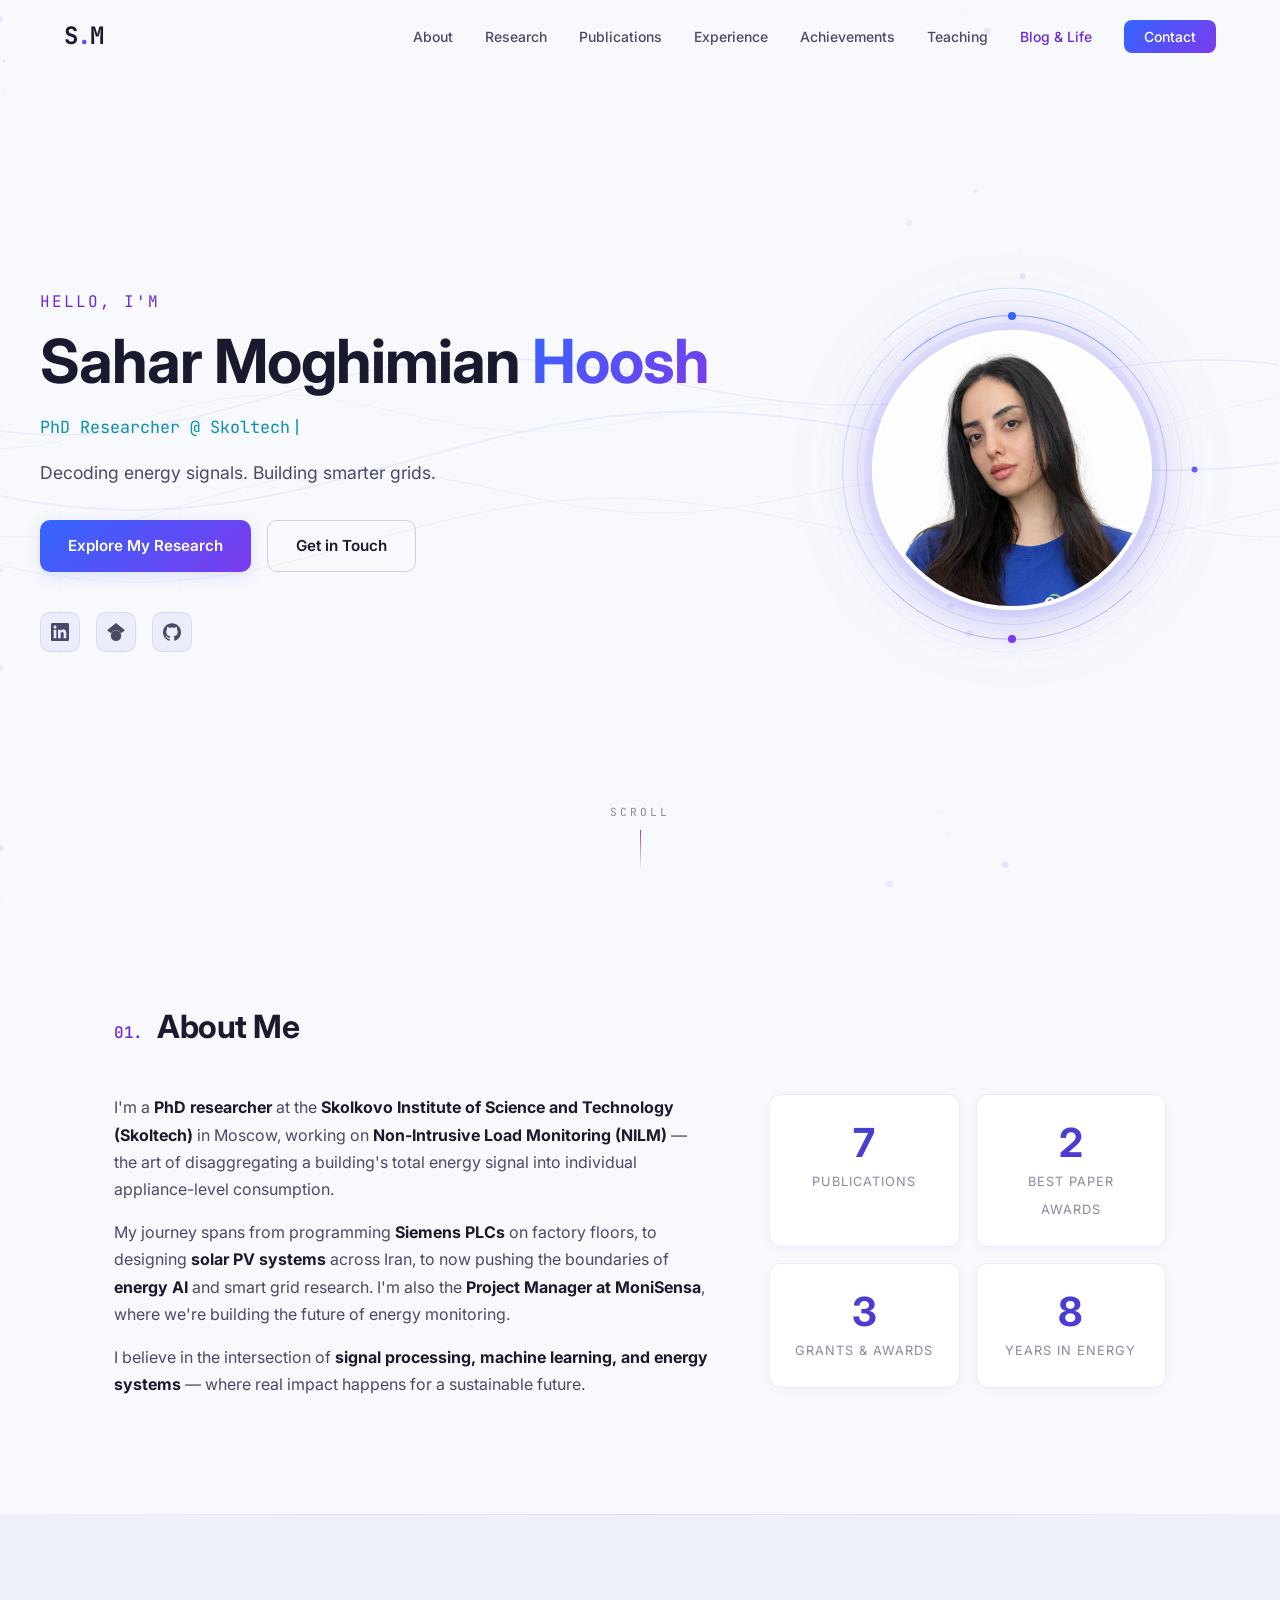
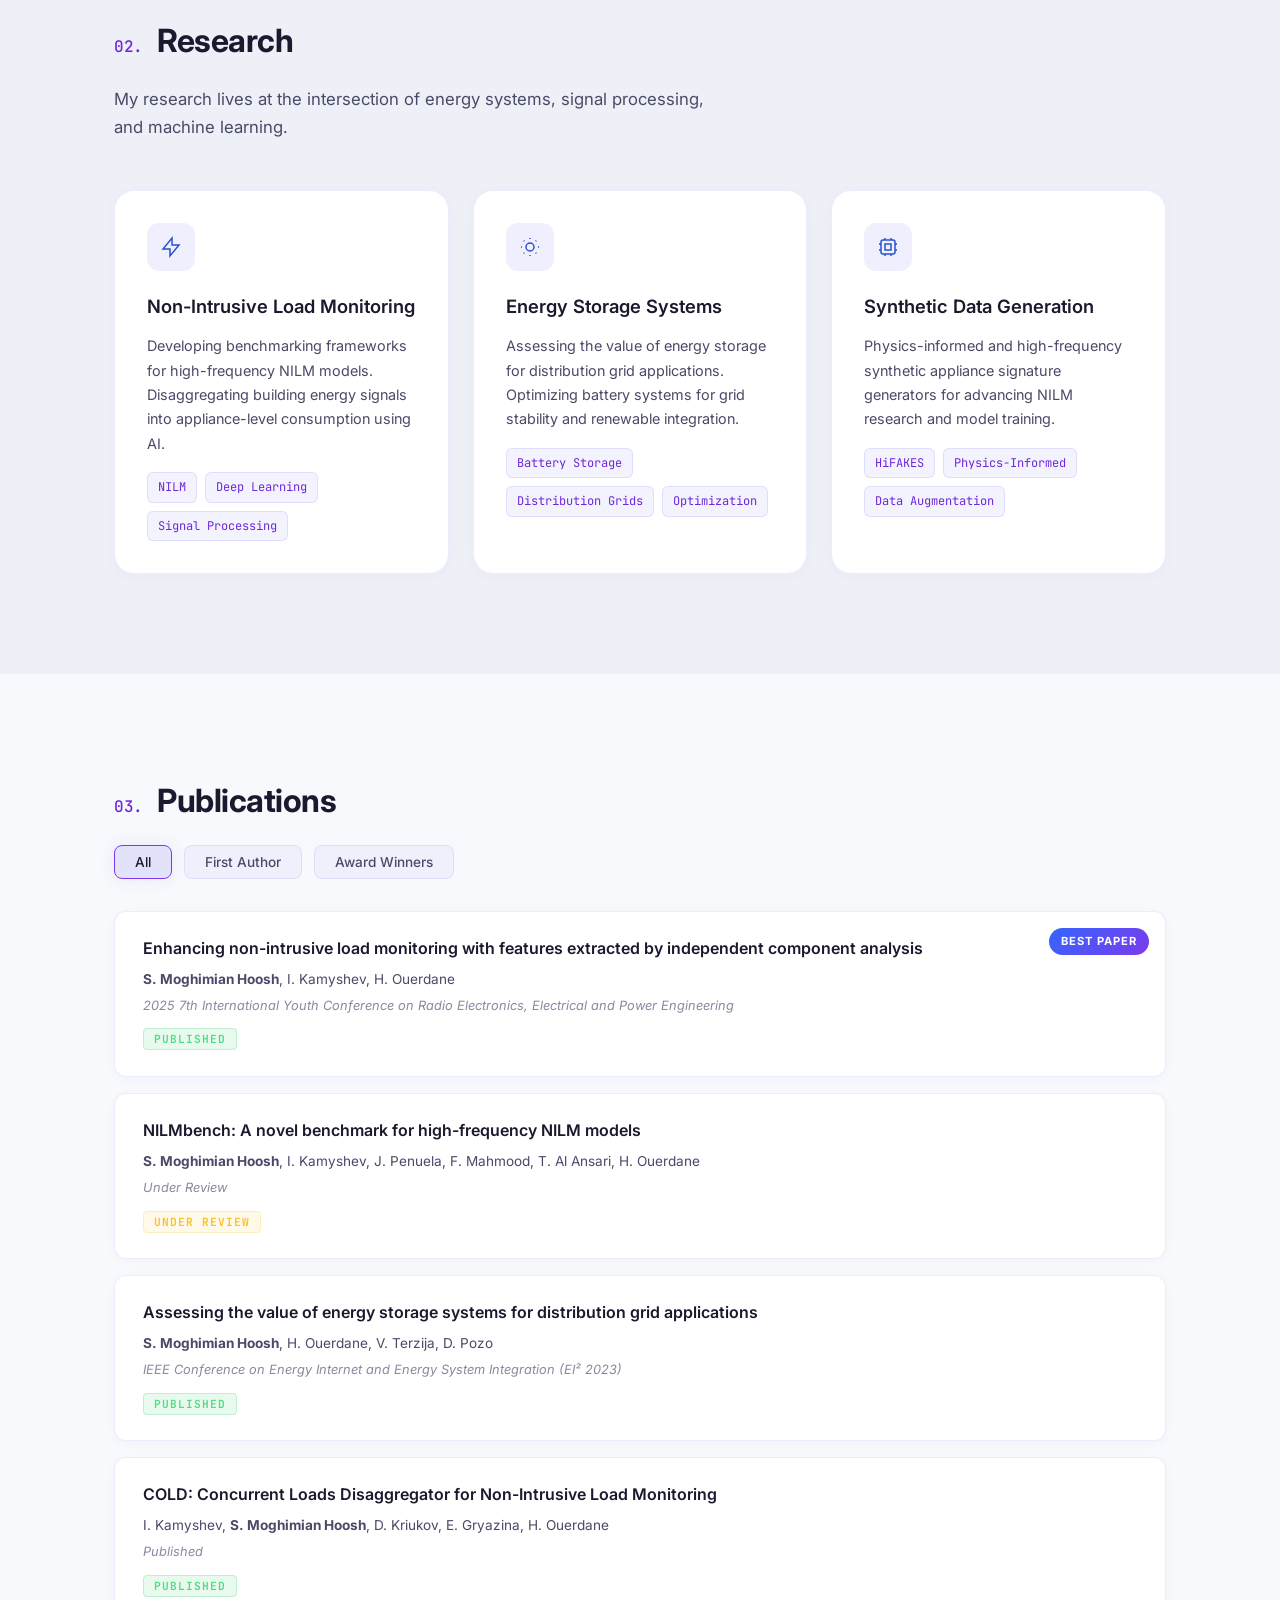
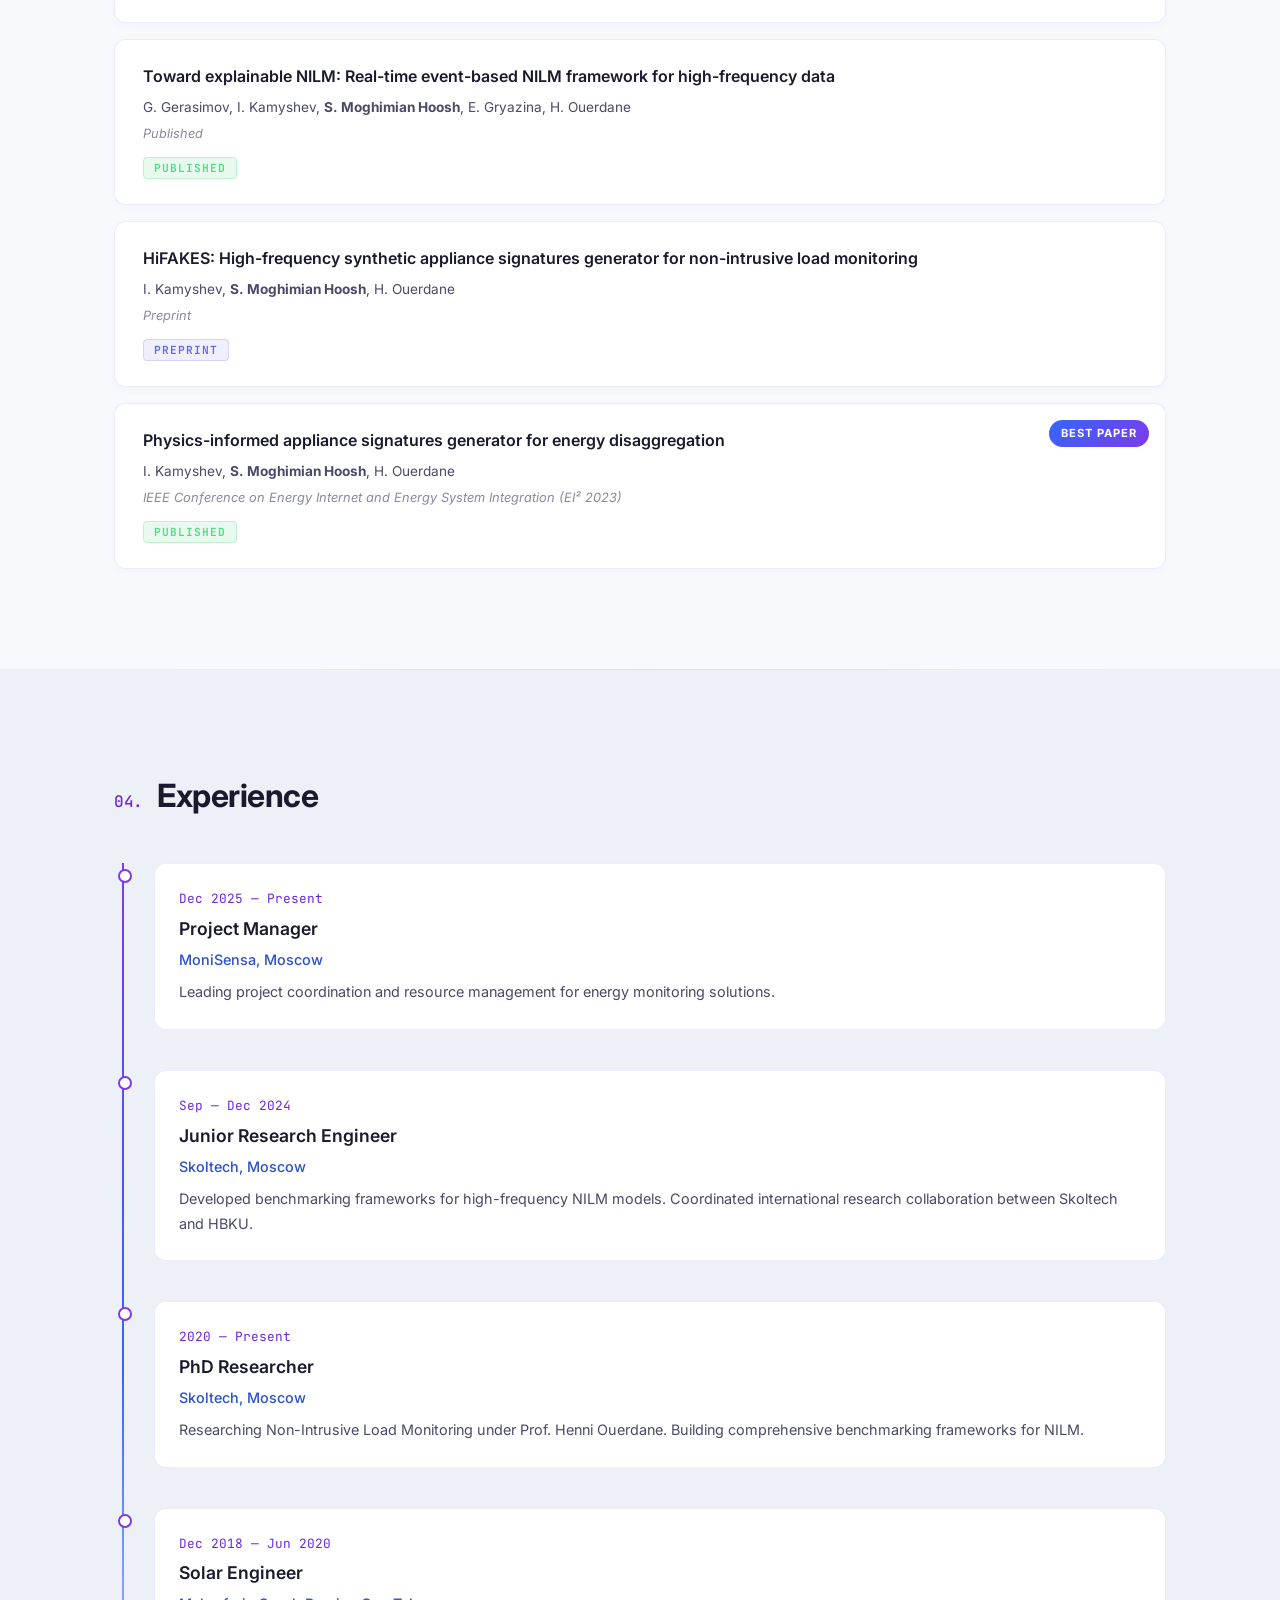
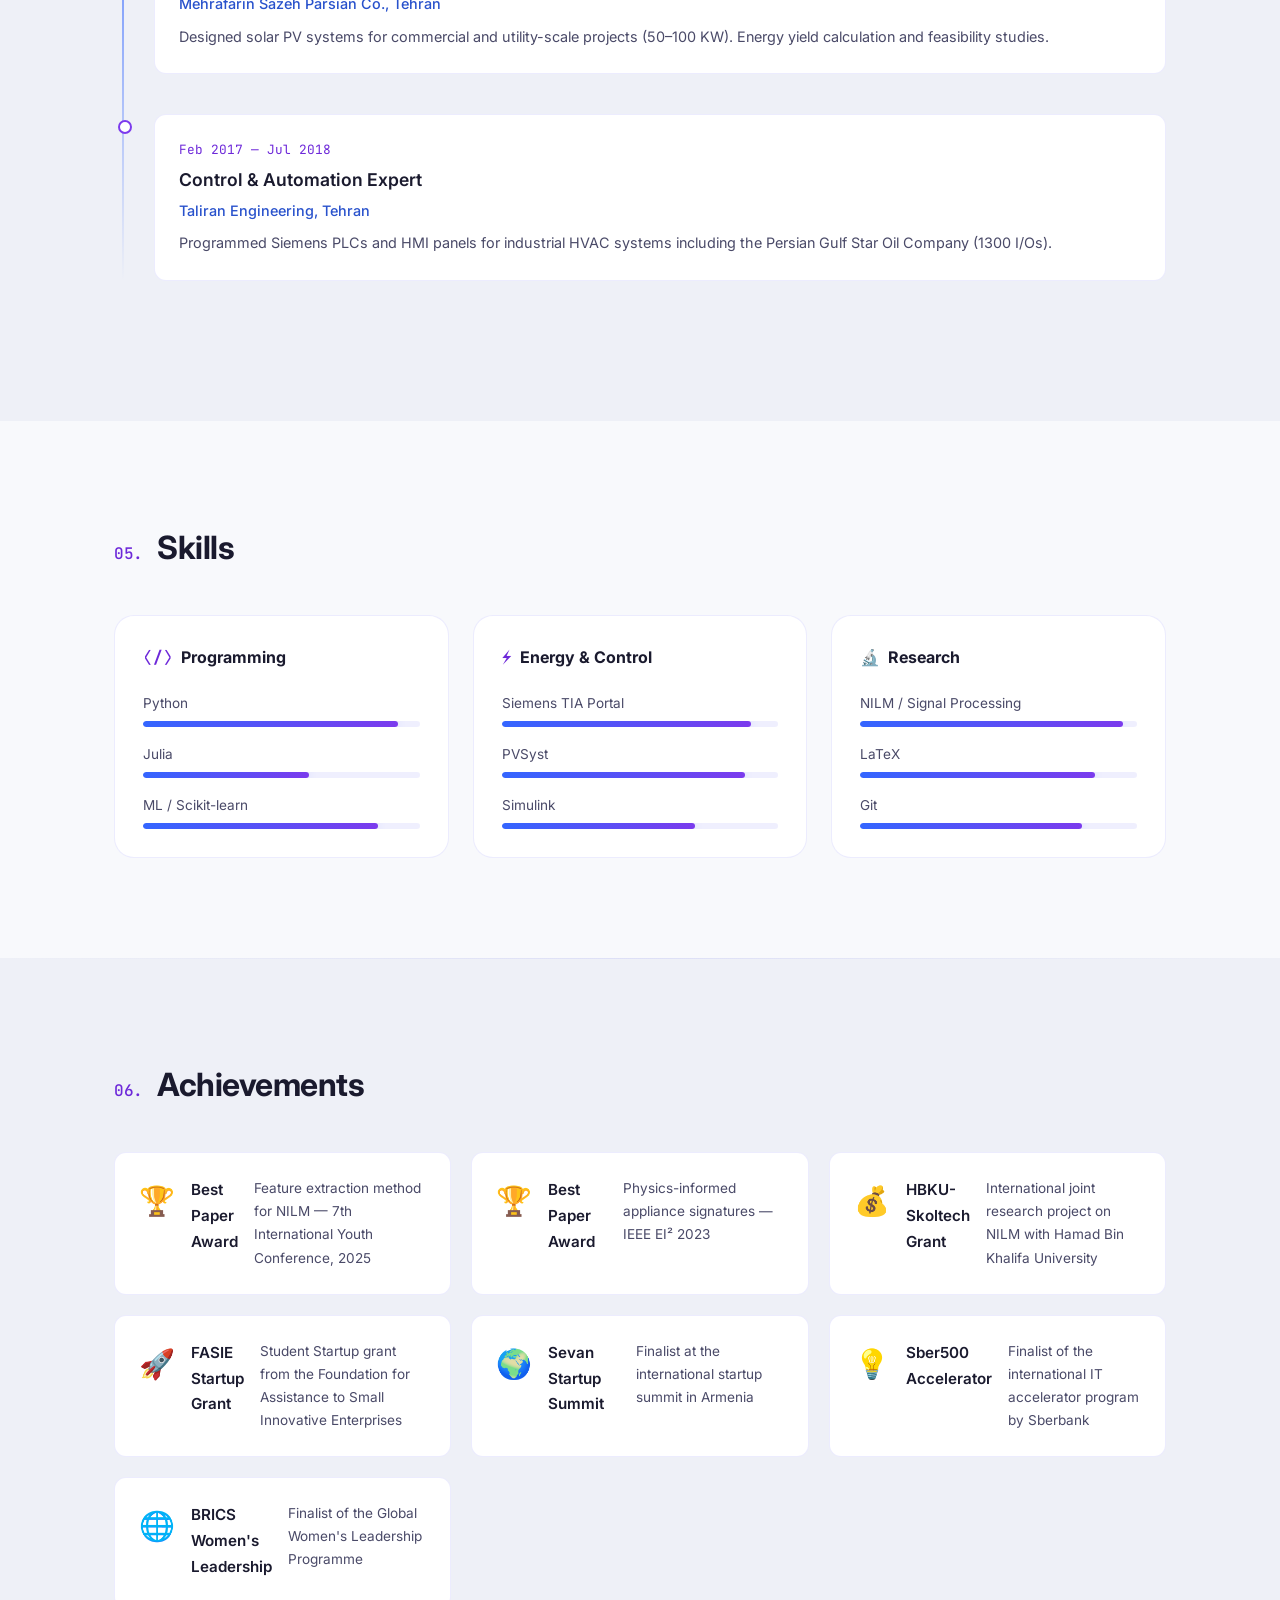
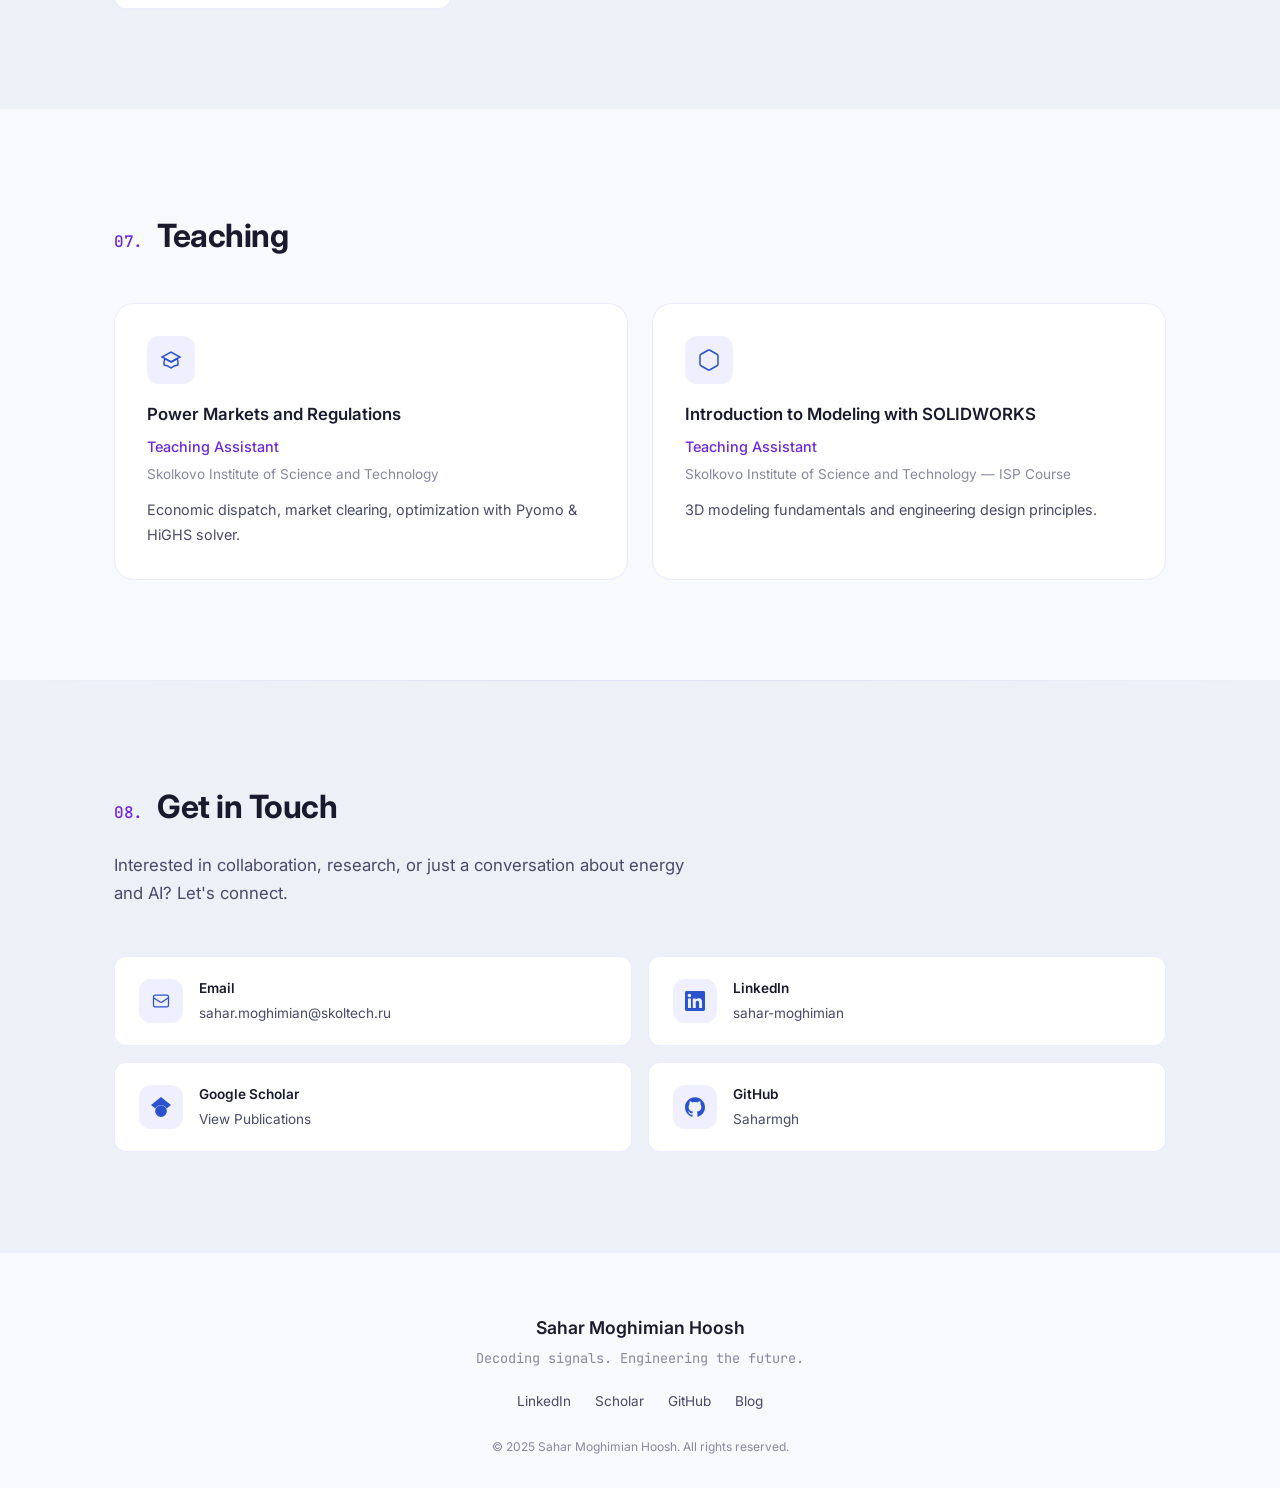
==== commit 31bb7f04: "Redesign profile photo with circular frame and orbiting rings - Circle crop with white border and la" ====
--- a/index.html
+++ b/index.html
@@ -61,8 +61,13 @@
                 </div>
             </div>
             <div class="hero-image">
-                <div class="image-glow"></div>
-                <img src="assets/images/profile.png" alt="Sahar Moghimian Hoosh" loading="eager">
+                <div class="hero-image-wrapper">
+                    <div class="image-glow"></div>
+                    <div class="orbit-ring orbit-ring-1"><span class="orbit-dot orbit-dot-1"></span></div>
+                    <div class="orbit-ring orbit-ring-2"><span class="orbit-dot orbit-dot-2"></span></div>
+                    <div class="orbit-ring orbit-ring-3"><span class="orbit-dot orbit-dot-3"></span></div>
+                    <img src="assets/images/profile.png" alt="Sahar Moghimian Hoosh" loading="eager">
+                </div>
             </div>
         </div>
         <div class="scroll-indicator">
--- a/css/style.css
+++ b/css/style.css
@@ -6,29 +6,29 @@
 
 /* --- CSS Variables --- */
 :root {
-    --bg-primary: #06060f;
-    --bg-secondary: #0c0c1d;
-    --bg-card: #111128;
-    --bg-card-hover: #16163a;
+    --bg-primary: #f8f9fc;
+    --bg-secondary: #eef0f7;
+    --bg-card: #ffffff;
+    --bg-card-hover: #f0f1fa;
 
     --blue: #3366ff;
-    --blue-bright: #4d7aff;
+    --blue-bright: #2952cc;
     --purple: #7c3aed;
-    --purple-bright: #8b5cf6;
+    --purple-bright: #6d28d9;
     --indigo: #6366f1;
-    --cyan: #22d3ee;
-
-    --glow-blue: rgba(51, 102, 255, 0.4);
-    --glow-purple: rgba(124, 58, 237, 0.4);
-    --glow-indigo: rgba(99, 102, 241, 0.3);
-
-    --text-primary: #e8eaf0;
-    --text-secondary: #9ca3b8;
-    --text-muted: #5b6178;
+    --cyan: #0891b2;
+
+    --glow-blue: rgba(51, 102, 255, 0.15);
+    --glow-purple: rgba(124, 58, 237, 0.15);
+    --glow-indigo: rgba(99, 102, 241, 0.12);
+
+    --text-primary: #1a1a2e;
+    --text-secondary: #4a4a68;
+    --text-muted: #8889a0;
 
     --gradient-main: linear-gradient(135deg, var(--blue), var(--purple));
     --gradient-glow: linear-gradient(135deg, var(--blue-bright), var(--purple-bright));
-    --gradient-card: linear-gradient(135deg, rgba(51, 102, 255, 0.08), rgba(124, 58, 237, 0.08));
+    --gradient-card: linear-gradient(135deg, rgba(51, 102, 255, 0.05), rgba(124, 58, 237, 0.05));
 
     --radius: 12px;
     --radius-lg: 20px;
@@ -60,7 +60,7 @@
 
 ::selection {
     background: var(--purple);
-    color: white;
+    color: #ffffff;
 }
 
 a {
@@ -83,14 +83,14 @@
     width: 8px;
 }
 ::-webkit-scrollbar-track {
-    background: var(--bg-primary);
+    background: var(--bg-secondary);
 }
 ::-webkit-scrollbar-thumb {
-    background: var(--purple);
+    background: rgba(99, 102, 241, 0.3);
     border-radius: 4px;
 }
 ::-webkit-scrollbar-thumb:hover {
-    background: var(--blue);
+    background: rgba(99, 102, 241, 0.5);
 }
 
 /* --- Container --- */
@@ -115,11 +115,12 @@
 }
 
 .nav.scrolled {
-    background: rgba(6, 6, 15, 0.85);
+    background: rgba(248, 249, 252, 0.85);
     backdrop-filter: blur(20px);
     -webkit-backdrop-filter: blur(20px);
     border-bottom: 1px solid rgba(99, 102, 241, 0.1);
     padding: 10px 0;
+    box-shadow: 0 2px 20px rgba(0, 0, 0, 0.06);
 }
 
 .nav-container {
@@ -187,7 +188,7 @@
 
 .nav-cta {
     background: var(--gradient-main);
-    color: white !important;
+    color: #ffffff !important;
     padding: 8px 20px;
     border-radius: 8px;
     font-weight: 600;
@@ -332,12 +333,12 @@
 
 .btn-primary {
     background: var(--gradient-main);
-    color: white;
+    color: #ffffff;
     box-shadow: 0 4px 15px var(--glow-blue);
 }
 
 .btn-primary:hover {
-    color: white;
+    color: #ffffff;
     transform: translateY(-2px);
     box-shadow: 0 8px 30px var(--glow-blue), 0 0 40px var(--glow-purple);
 }
@@ -391,17 +392,119 @@
     position: relative;
     display: flex;
     justify-content: center;
+    align-items: center;
+}
+
+.hero-image-wrapper {
+    position: relative;
+    width: 320px;
+    height: 320px;
 }
 
 .hero-image img {
-    width: 320px;
-    height: 400px;
+    width: 280px;
+    height: 280px;
     object-fit: cover;
     object-position: top;
-    border-radius: var(--radius-lg);
-    position: relative;
+    border-radius: 50%;
+    position: absolute;
+    top: 50%;
+    left: 50%;
+    transform: translate(-50%, -50%);
+    z-index: 3;
+    border: 4px solid #ffffff;
+    box-shadow:
+        0 10px 40px rgba(99, 102, 241, 0.2),
+        0 0 0 8px rgba(99, 102, 241, 0.06),
+        0 0 60px rgba(124, 58, 237, 0.15);
+    transition: var(--transition);
+}
+
+.hero-image img:hover {
+    transform: translate(-50%, -50%) scale(1.03);
+    box-shadow:
+        0 15px 50px rgba(99, 102, 241, 0.3),
+        0 0 0 8px rgba(99, 102, 241, 0.1),
+        0 0 80px rgba(124, 58, 237, 0.2);
+}
+
+/* Orbiting rings */
+.orbit-ring {
+    position: absolute;
+    top: 50%;
+    left: 50%;
+    border-radius: 50%;
+    border: 1.5px solid transparent;
+    transform: translate(-50%, -50%);
+}
+
+.orbit-ring-1 {
+    width: 310px;
+    height: 310px;
+    border-color: rgba(99, 102, 241, 0.15);
+    border-top-color: rgba(51, 102, 255, 0.5);
+    border-right-color: rgba(124, 58, 237, 0.3);
+    animation: orbitSpin 8s linear infinite;
+    z-index: 2;
+}
+
+.orbit-ring-2 {
+    width: 340px;
+    height: 340px;
+    border-color: rgba(124, 58, 237, 0.08);
+    border-bottom-color: rgba(124, 58, 237, 0.35);
+    border-left-color: rgba(51, 102, 255, 0.2);
+    animation: orbitSpin 12s linear infinite reverse;
     z-index: 1;
-    border: 2px solid rgba(99, 102, 241, 0.2);
+}
+
+.orbit-ring-3 {
+    width: 365px;
+    height: 365px;
+    border-color: rgba(99, 102, 241, 0.05);
+    border-top-color: rgba(8, 145, 178, 0.2);
+    animation: orbitSpin 16s linear infinite;
+    z-index: 0;
+}
+
+/* Orbiting dots */
+.orbit-dot {
+    position: absolute;
+    width: 8px;
+    height: 8px;
+    border-radius: 50%;
+    z-index: 4;
+}
+
+.orbit-dot-1 {
+    top: -4px;
+    left: 50%;
+    transform: translateX(-50%);
+    background: var(--blue);
+    box-shadow: 0 0 12px var(--glow-blue);
+}
+
+.orbit-dot-2 {
+    bottom: -4px;
+    left: 50%;
+    transform: translateX(-50%);
+    background: var(--purple);
+    box-shadow: 0 0 12px var(--glow-purple);
+}
+
+.orbit-dot-3 {
+    top: 50%;
+    right: -4px;
+    transform: translateY(-50%);
+    background: var(--indigo);
+    box-shadow: 0 0 10px var(--glow-indigo);
+    width: 6px;
+    height: 6px;
+}
+
+@keyframes orbitSpin {
+    from { transform: translate(-50%, -50%) rotate(0deg); }
+    to { transform: translate(-50%, -50%) rotate(360deg); }
 }
 
 .image-glow {
@@ -410,16 +513,17 @@
     left: 50%;
     transform: translate(-50%, -50%);
     width: 300px;
-    height: 380px;
-    background: radial-gradient(ellipse, var(--glow-purple), var(--glow-blue), transparent 70%);
-    filter: blur(40px);
+    height: 300px;
+    background: radial-gradient(circle, var(--glow-purple), var(--glow-blue), transparent 70%);
+    filter: blur(50px);
     z-index: 0;
     animation: pulseGlow 4s ease-in-out infinite alternate;
+    border-radius: 50%;
 }
 
 @keyframes pulseGlow {
-    0% { opacity: 0.5; transform: translate(-50%, -50%) scale(1); }
-    100% { opacity: 0.8; transform: translate(-50%, -50%) scale(1.1); }
+    0% { opacity: 0.4; transform: translate(-50%, -50%) scale(1); }
+    100% { opacity: 0.7; transform: translate(-50%, -50%) scale(1.15); }
 }
 
 /* Scroll indicator */
@@ -527,12 +631,13 @@
 }
 
 .stat-card {
-    background: var(--gradient-card);
+    background: var(--bg-card);
     border: 1px solid rgba(99, 102, 241, 0.12);
     border-radius: var(--radius);
     padding: 24px;
     text-align: center;
     transition: var(--transition);
+    box-shadow: 0 2px 8px rgba(99, 102, 241, 0.04);
 }
 
 .stat-card:hover {
@@ -571,12 +676,13 @@
 
 .research-card {
     background: var(--bg-card);
-    border: 1px solid rgba(99, 102, 241, 0.1);
+    border: 1px solid rgba(99, 102, 241, 0.12);
     border-radius: var(--radius-lg);
     padding: 32px;
     transition: var(--transition);
     position: relative;
     overflow: hidden;
+    box-shadow: 0 2px 12px rgba(99, 102, 241, 0.04);
 }
 
 .research-card::before {
@@ -594,7 +700,7 @@
 .research-card:hover {
     border-color: rgba(99, 102, 241, 0.25);
     transform: translateY(-5px);
-    box-shadow: 0 15px 40px rgba(6, 6, 15, 0.5), 0 0 30px var(--glow-indigo);
+    box-shadow: 0 15px 40px rgba(99, 102, 241, 0.06), 0 0 30px var(--glow-indigo);
 }
 
 .research-card:hover::before {
@@ -688,16 +794,17 @@
 
 .pub-card {
     background: var(--bg-card);
-    border: 1px solid rgba(99, 102, 241, 0.1);
+    border: 1px solid rgba(99, 102, 241, 0.12);
     border-radius: var(--radius);
     padding: 24px 28px;
     transition: var(--transition);
     position: relative;
+    box-shadow: 0 2px 8px rgba(99, 102, 241, 0.04);
 }
 
 .pub-card:hover {
     border-color: rgba(99, 102, 241, 0.25);
-    box-shadow: 0 5px 20px rgba(6, 6, 15, 0.3), 0 0 20px var(--glow-indigo);
+    box-shadow: 0 5px 20px rgba(99, 102, 241, 0.06), 0 0 20px var(--glow-indigo);
 }
 
 .pub-card.hidden {
@@ -798,7 +905,7 @@
     width: 14px;
     height: 14px;
     border-radius: 50%;
-    background: var(--bg-primary);
+    background: #ffffff;
     border: 2px solid var(--purple);
     z-index: 1;
     transition: var(--transition);
@@ -811,7 +918,7 @@
 
 .timeline-content {
     background: var(--bg-card);
-    border: 1px solid rgba(99, 102, 241, 0.1);
+    border: 1px solid rgba(99, 102, 241, 0.12);
     border-radius: var(--radius);
     padding: 24px;
     transition: var(--transition);
@@ -819,7 +926,7 @@
 
 .timeline-item:hover .timeline-content {
     border-color: rgba(99, 102, 241, 0.25);
-    box-shadow: 0 5px 20px rgba(6, 6, 15, 0.3), 0 0 15px var(--glow-indigo);
+    box-shadow: 0 5px 20px rgba(99, 102, 241, 0.06), 0 0 15px var(--glow-indigo);
 }
 
 .timeline-date {
@@ -860,7 +967,7 @@
 
 .skill-category {
     background: var(--bg-card);
-    border: 1px solid rgba(99, 102, 241, 0.1);
+    border: 1px solid rgba(99, 102, 241, 0.12);
     border-radius: var(--radius-lg);
     padding: 28px;
     transition: var(--transition);
@@ -928,7 +1035,7 @@
 
 .achievement-card {
     background: var(--bg-card);
-    border: 1px solid rgba(99, 102, 241, 0.1);
+    border: 1px solid rgba(99, 102, 241, 0.12);
     border-radius: var(--radius);
     padding: 24px;
     transition: var(--transition);
@@ -940,7 +1047,7 @@
 .achievement-card:hover {
     border-color: rgba(99, 102, 241, 0.25);
     transform: translateY(-3px);
-    box-shadow: 0 10px 30px rgba(6, 6, 15, 0.3), 0 0 20px var(--glow-indigo);
+    box-shadow: 0 10px 30px rgba(99, 102, 241, 0.06), 0 0 20px var(--glow-indigo);
 }
 
 .achievement-icon {
@@ -971,7 +1078,7 @@
 
 .teaching-card {
     background: var(--bg-card);
-    border: 1px solid rgba(99, 102, 241, 0.1);
+    border: 1px solid rgba(99, 102, 241, 0.12);
     border-radius: var(--radius-lg);
     padding: 32px;
     transition: var(--transition);
@@ -979,7 +1086,7 @@
 
 .teaching-card:hover {
     border-color: rgba(99, 102, 241, 0.25);
-    box-shadow: 0 10px 30px rgba(6, 6, 15, 0.3), 0 0 20px var(--glow-indigo);
+    box-shadow: 0 10px 30px rgba(99, 102, 241, 0.06), 0 0 20px var(--glow-indigo);
 }
 
 .teaching-icon {
@@ -1042,7 +1149,7 @@
     gap: 16px;
     padding: 20px 24px;
     background: var(--bg-card);
-    border: 1px solid rgba(99, 102, 241, 0.1);
+    border: 1px solid rgba(99, 102, 241, 0.12);
     border-radius: var(--radius);
     transition: var(--transition);
     color: var(--text-primary);
@@ -1050,7 +1157,7 @@
 
 .contact-item:hover {
     border-color: rgba(99, 102, 241, 0.3);
-    box-shadow: 0 5px 20px rgba(6, 6, 15, 0.3), 0 0 15px var(--glow-indigo);
+    box-shadow: 0 5px 20px rgba(99, 102, 241, 0.06), 0 0 15px var(--glow-indigo);
     transform: translateY(-2px);
     color: var(--text-primary);
 }
@@ -1171,10 +1278,19 @@
         order: -1;
     }
 
+    .hero-image-wrapper {
+        width: 260px;
+        height: 260px;
+    }
+
     .hero-image img {
-        width: 240px;
-        height: 300px;
-    }
+        width: 220px;
+        height: 220px;
+    }
+
+    .orbit-ring-1 { width: 250px; height: 250px; }
+    .orbit-ring-2 { width: 275px; height: 275px; }
+    .orbit-ring-3 { width: 295px; height: 295px; }
 
     .about-grid {
         grid-template-columns: 1fr;
@@ -1210,7 +1326,7 @@
         width: 280px;
         height: 100vh;
         flex-direction: column;
-        background: rgba(6, 6, 15, 0.97);
+        background: rgba(248, 249, 252, 0.97);
         backdrop-filter: blur(20px);
         padding: 80px 32px 32px;
         gap: 24px;
@@ -1294,7 +1410,7 @@
 
 .blog-card {
     background: var(--bg-card);
-    border: 1px solid rgba(99, 102, 241, 0.1);
+    border: 1px solid rgba(99, 102, 241, 0.12);
     border-radius: var(--radius-lg);
     overflow: hidden;
     transition: var(--transition);
@@ -1303,7 +1419,7 @@
 .blog-card:hover {
     border-color: rgba(99, 102, 241, 0.25);
     transform: translateY(-5px);
-    box-shadow: 0 15px 40px rgba(6, 6, 15, 0.5), 0 0 30px var(--glow-indigo);
+    box-shadow: 0 15px 40px rgba(99, 102, 241, 0.06), 0 0 30px var(--glow-indigo);
 }
 
 .blog-card-image {
@@ -1359,14 +1475,14 @@
     position: relative;
     cursor: pointer;
     aspect-ratio: 1;
-    border: 1px solid rgba(99, 102, 241, 0.1);
+    border: 1px solid rgba(99, 102, 241, 0.12);
     transition: var(--transition);
 }
 
 .gallery-item:hover {
     border-color: rgba(99, 102, 241, 0.3);
     transform: scale(1.02);
-    box-shadow: 0 10px 30px rgba(6, 6, 15, 0.5), 0 0 20px var(--glow-indigo);
+    box-shadow: 0 10px 30px rgba(99, 102, 241, 0.06), 0 0 20px var(--glow-indigo);
 }
 
 .gallery-item img {
@@ -1386,7 +1502,7 @@
     left: 0;
     right: 0;
     padding: 16px;
-    background: linear-gradient(transparent, rgba(6, 6, 15, 0.9));
+    background: linear-gradient(transparent, rgba(26, 26, 46, 0.8));
     opacity: 0;
     transition: var(--transition);
 }
@@ -1404,7 +1520,7 @@
 .lightbox {
     position: fixed;
     inset: 0;
-    background: rgba(6, 6, 15, 0.95);
+    background: rgba(248, 249, 252, 0.95);
     backdrop-filter: blur(20px);
     z-index: 10000;
     display: none;
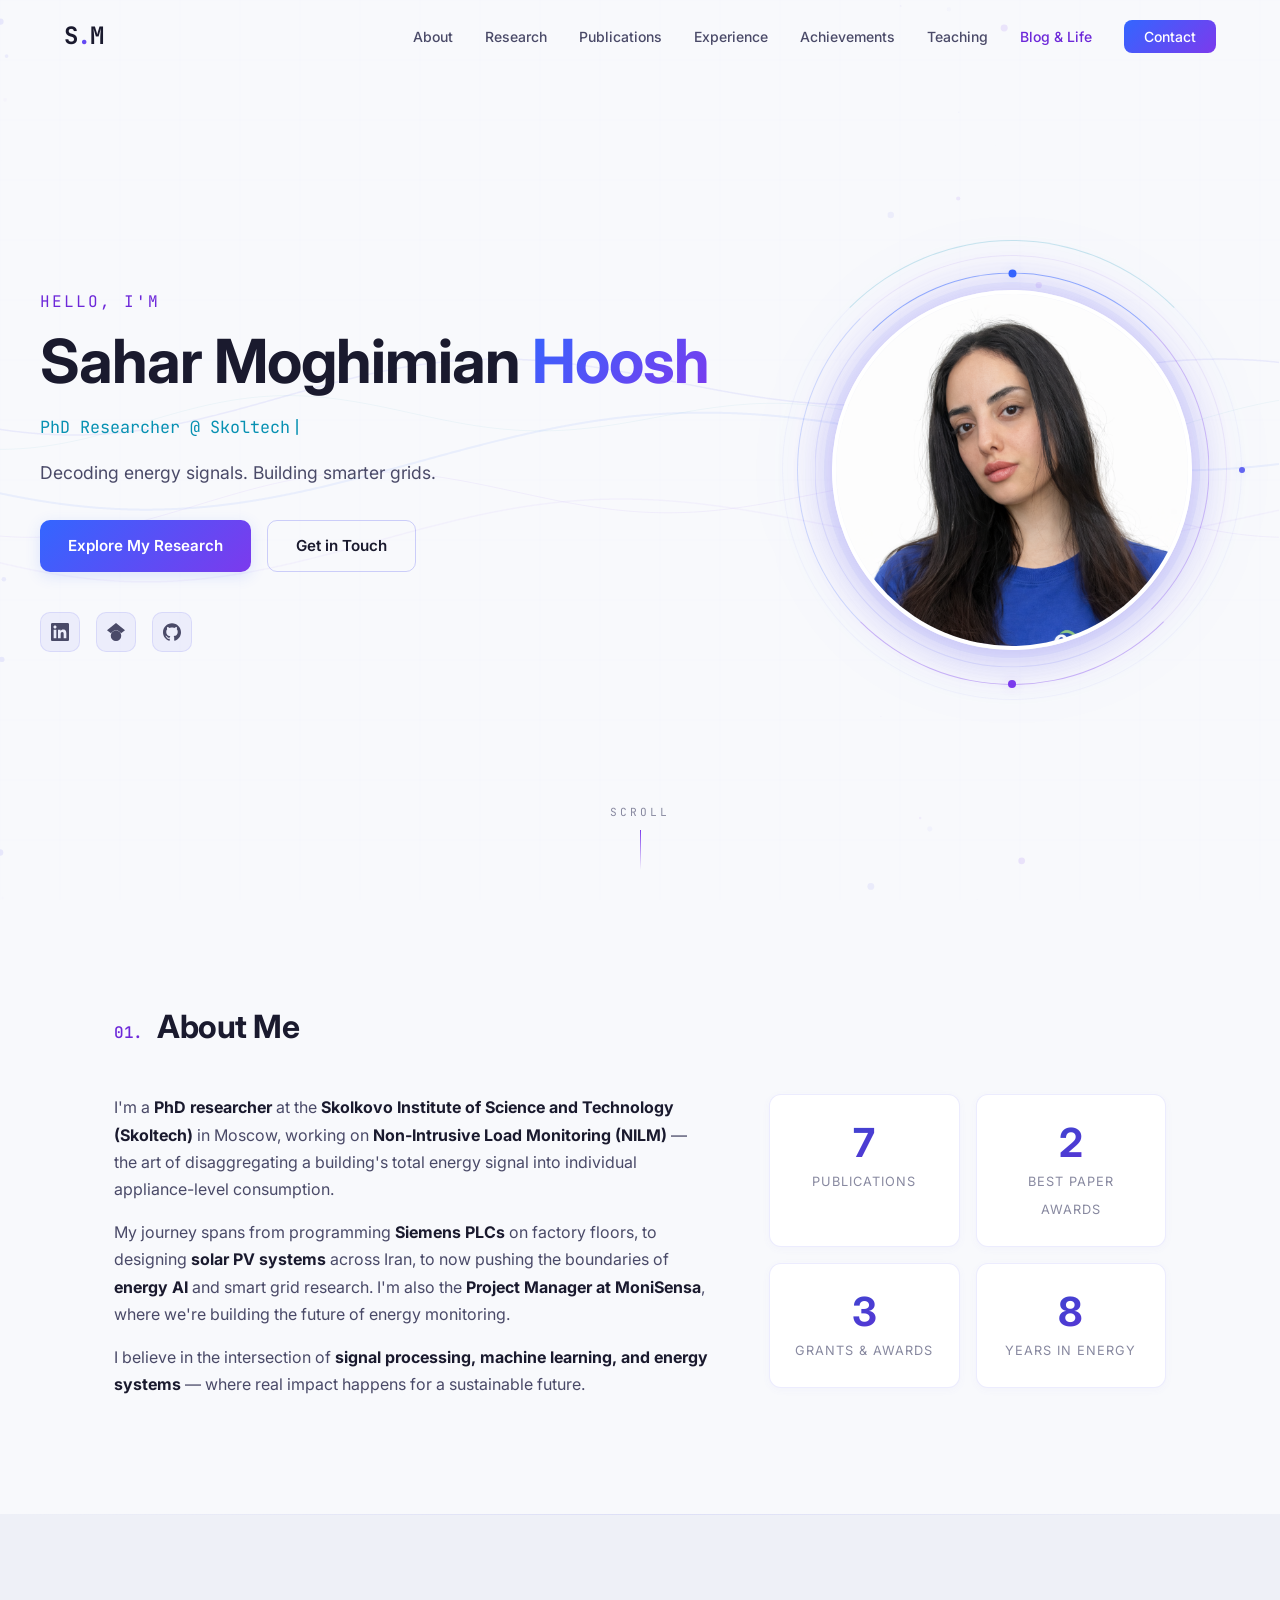
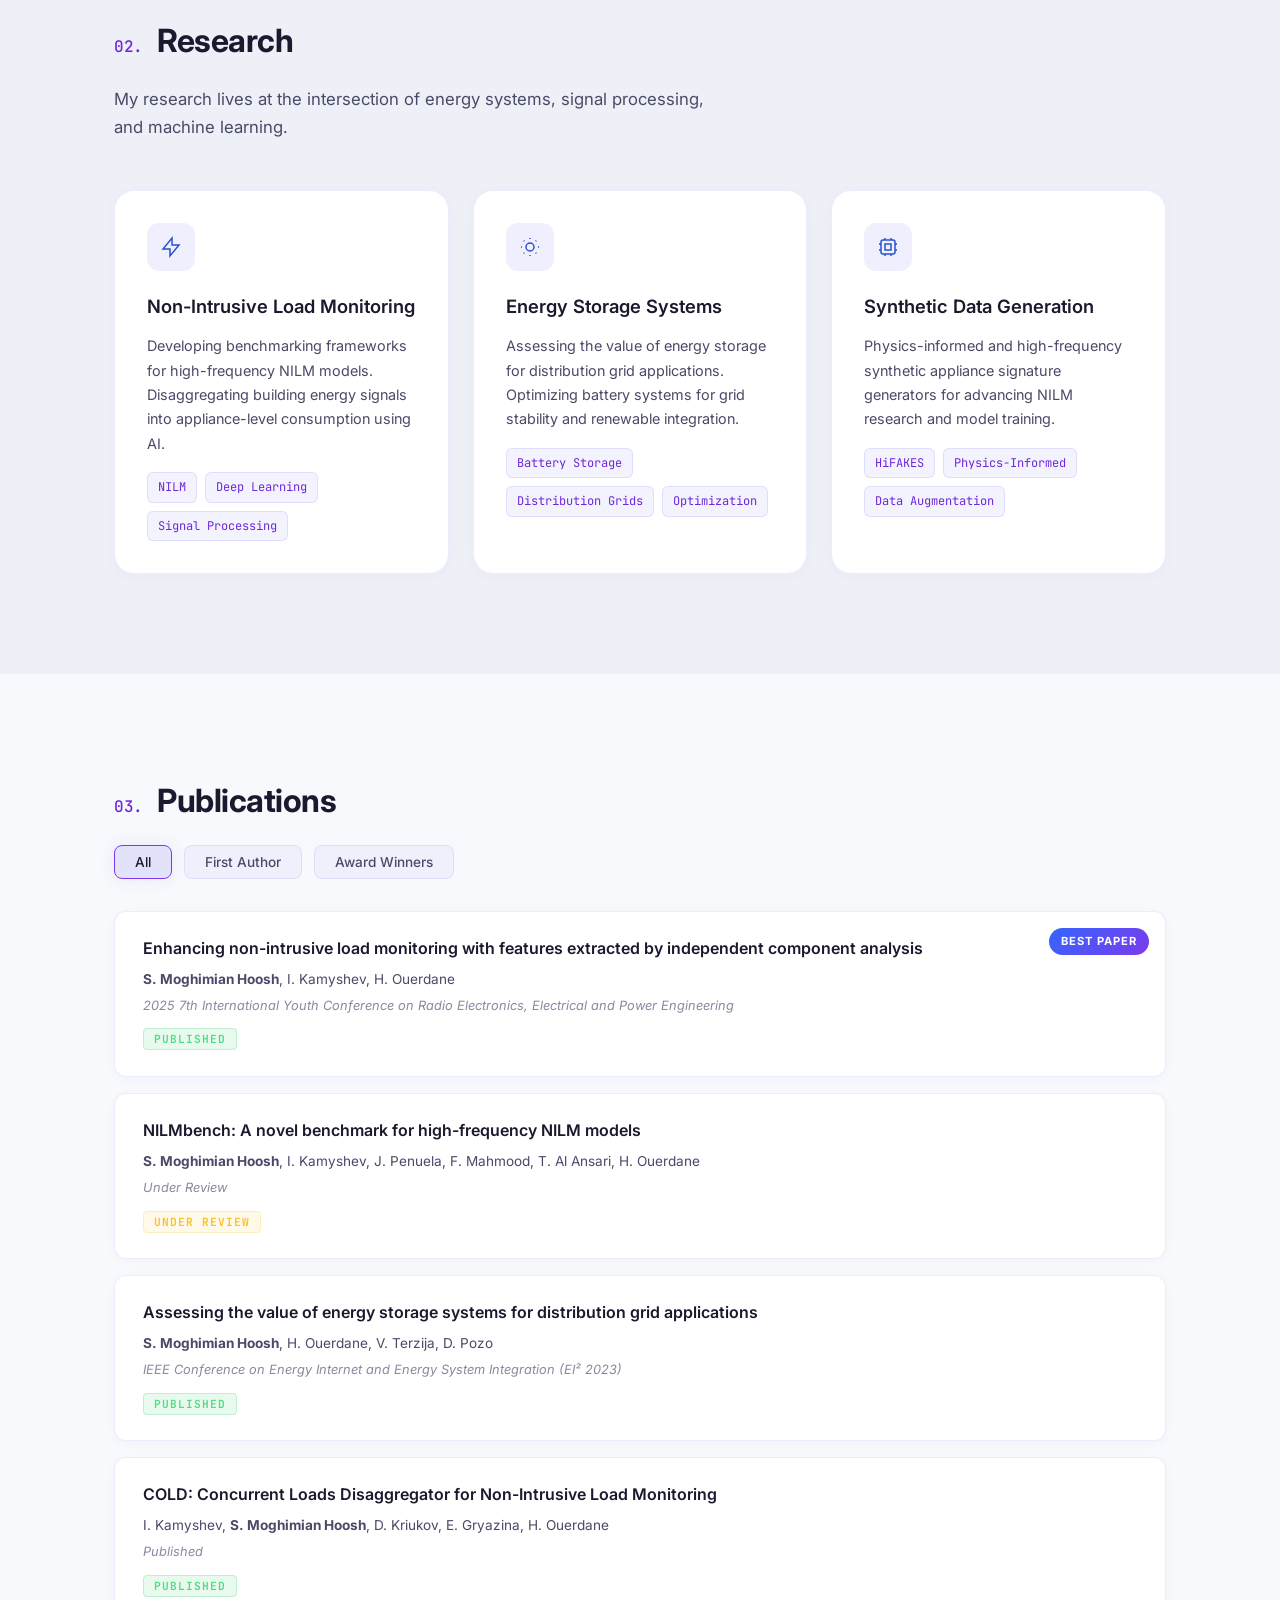
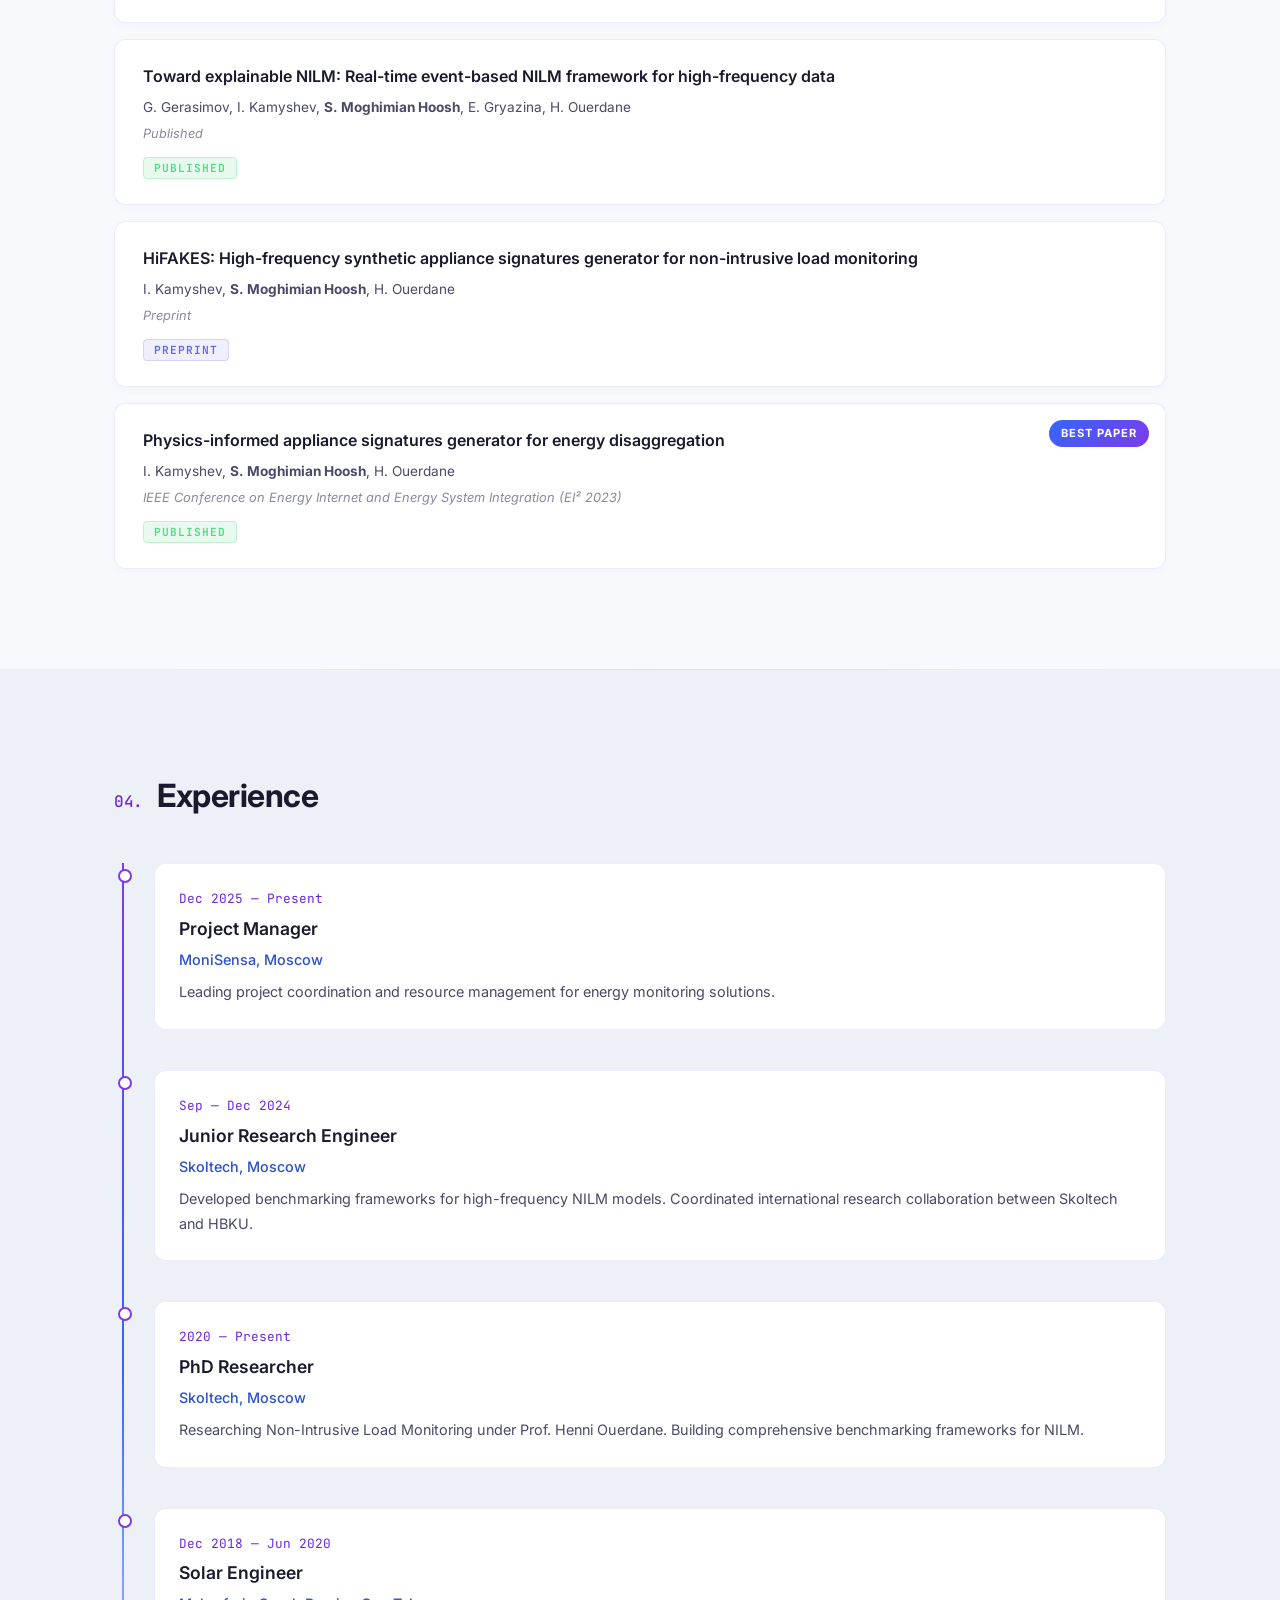
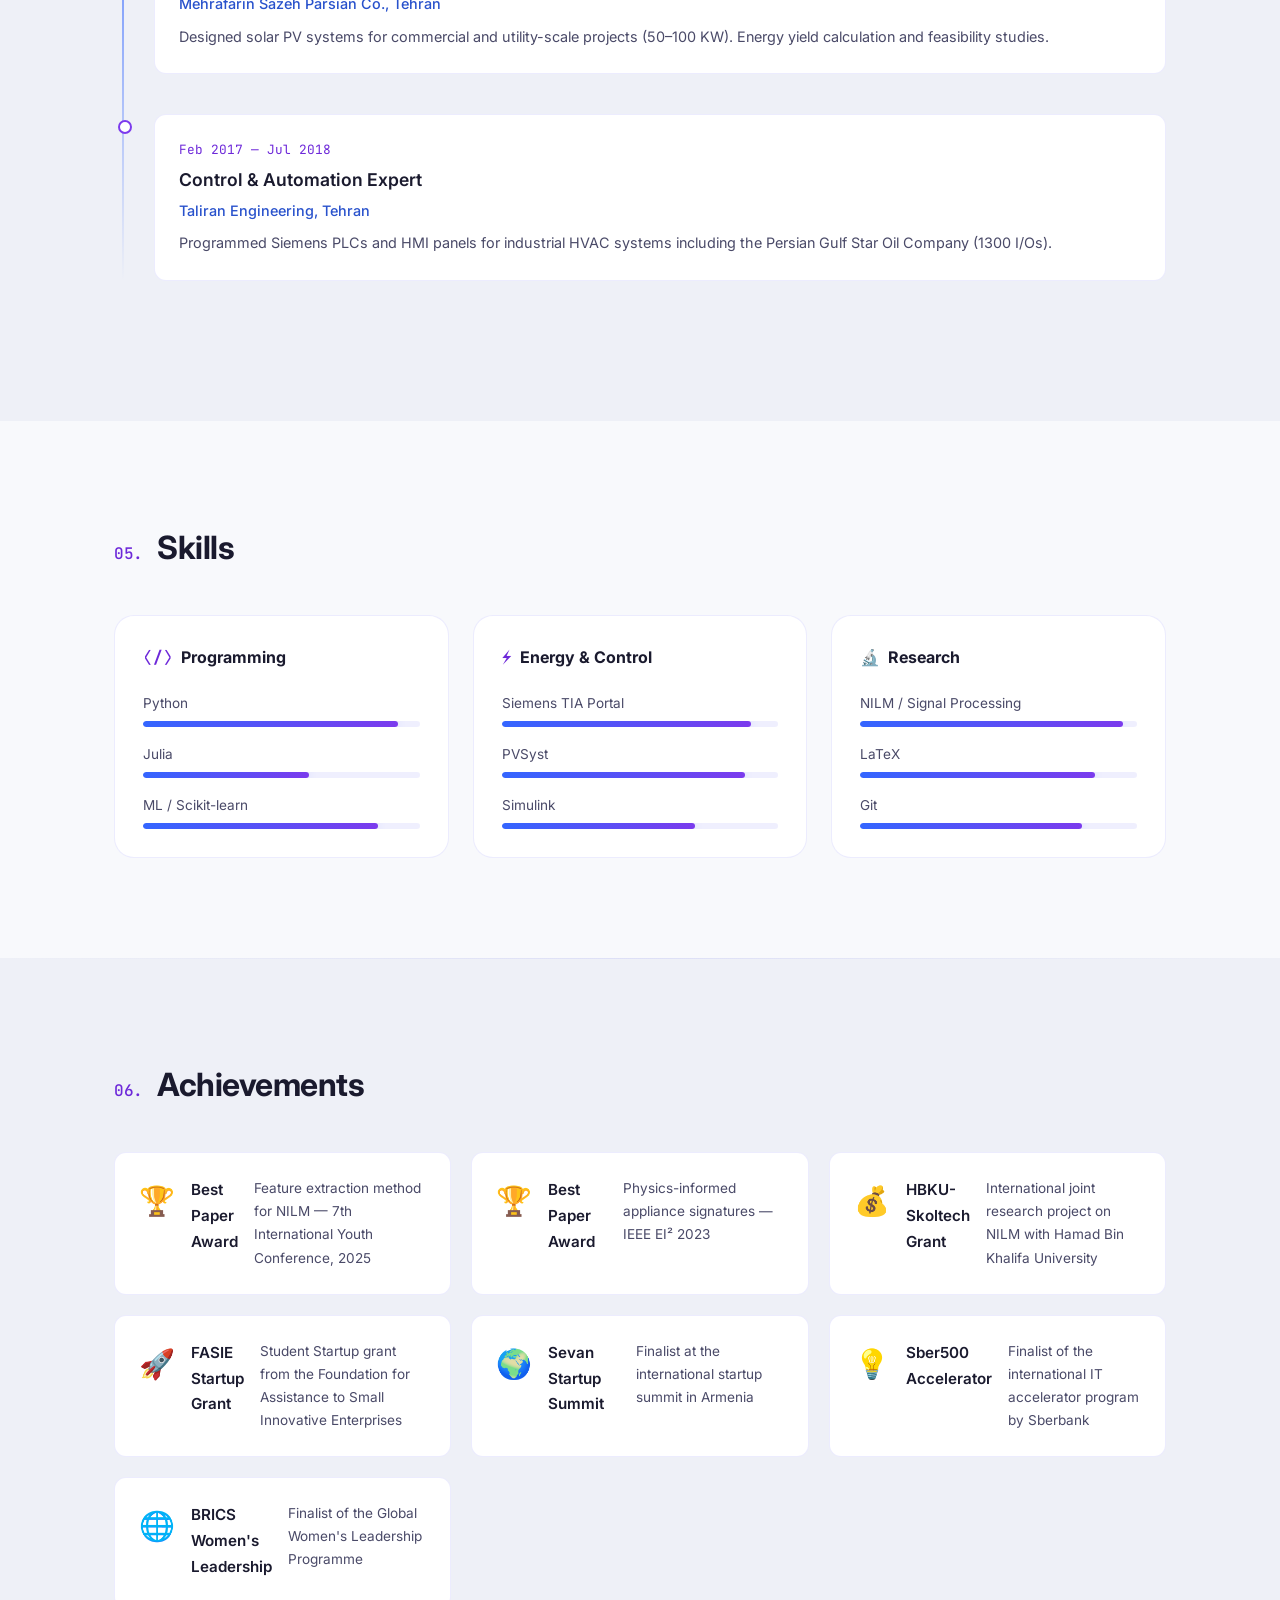
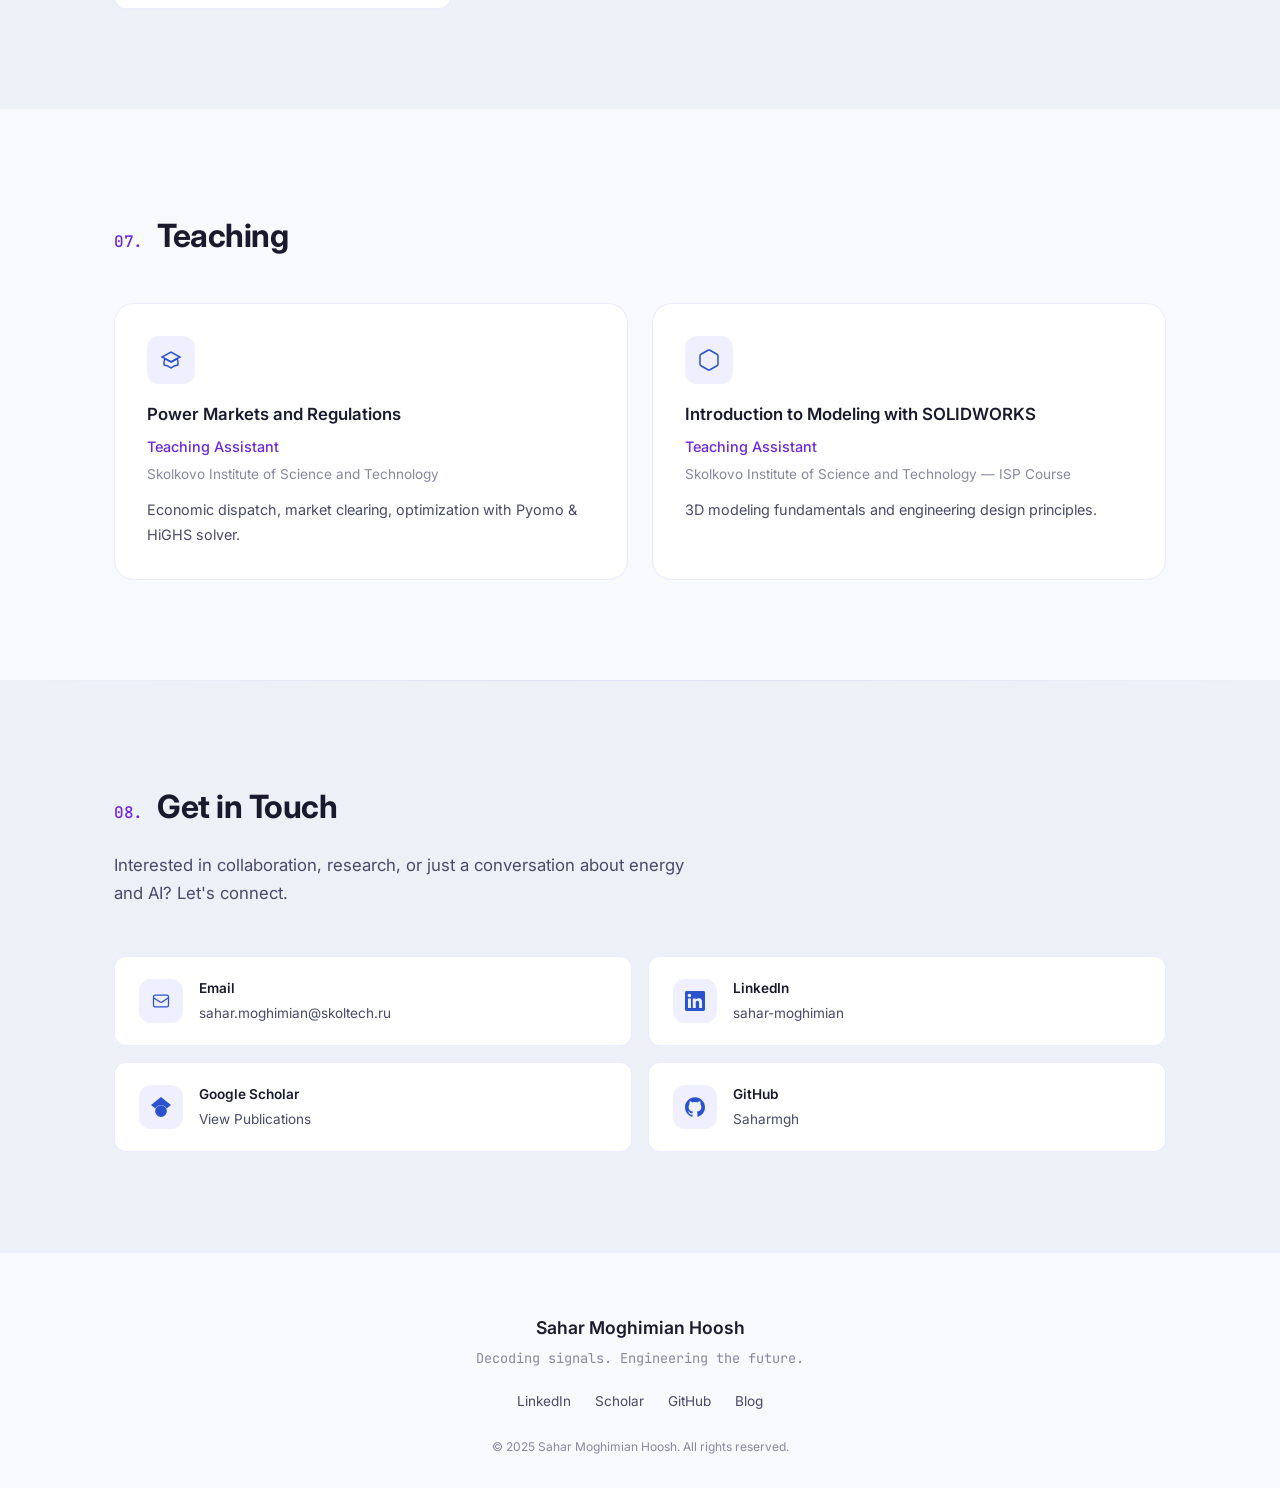
==== commit 488f2295: "Add comprehensive SEO: meta tags, JSON-LD schema, sitemap, robots.txt - Rich meta tags (Open Graph, " ====
--- a/index.html
+++ b/index.html
@@ -3,13 +3,70 @@
 <head>
     <meta charset="UTF-8">
     <meta name="viewport" content="width=device-width, initial-scale=1.0">
-    <title>Sahar Moghimian Hoosh — Researcher & Engineer</title>
-    <meta name="description" content="PhD Researcher in Energy Systems & NILM at Skoltech. Project Manager at MoniSensa.">
+    <title>Sahar Moghimian Hoosh | PhD Researcher in Energy Systems & NILM</title>
+    <meta name="description" content="Sahar Moghimian Hoosh — PhD researcher at Skoltech specializing in Non-Intrusive Load Monitoring (NILM), energy systems, and smart grids. Project Manager at MoniSensa.">
+    <meta name="author" content="Sahar Moghimian Hoosh">
+    <meta name="keywords" content="Sahar Moghimian, Sahar Moghimian Hoosh, NILM researcher, Skoltech PhD, energy systems researcher, non-intrusive load monitoring, MoniSensa">
+    <meta name="robots" content="index, follow">
+    <link rel="canonical" href="https://saharmgh.github.io/">
+    <!-- Open Graph -->
+    <meta property="og:title" content="Sahar Moghimian Hoosh | PhD Researcher in Energy Systems & NILM">
+    <meta property="og:description" content="Sahar Moghimian Hoosh — PhD researcher at Skoltech specializing in Non-Intrusive Load Monitoring (NILM), energy systems, and smart grids. Project Manager at MoniSensa.">
+    <meta property="og:image" content="https://saharmgh.github.io/assets/images/profile.png">
+    <meta property="og:url" content="https://saharmgh.github.io/">
+    <meta property="og:type" content="website">
+    <meta property="og:site_name" content="Sahar Moghimian Hoosh">
+    <!-- Twitter Card -->
+    <meta name="twitter:card" content="summary_large_image">
+    <meta name="twitter:title" content="Sahar Moghimian Hoosh | PhD Researcher in Energy Systems & NILM">
+    <meta name="twitter:description" content="Sahar Moghimian Hoosh — PhD researcher at Skoltech specializing in Non-Intrusive Load Monitoring (NILM), energy systems, and smart grids. Project Manager at MoniSensa.">
+    <meta name="twitter:image" content="https://saharmgh.github.io/assets/images/profile.png">
     <link rel="preconnect" href="https://fonts.googleapis.com">
     <link rel="preconnect" href="https://fonts.gstatic.com" crossorigin>
     <link href="https://fonts.googleapis.com/css2?family=Inter:wght@300;400;500;600;700&family=JetBrains+Mono:wght@400;500&display=swap" rel="stylesheet">
     <link rel="stylesheet" href="css/style.css">
     <link rel="icon" type="image/svg+xml" href="data:image/svg+xml,<svg xmlns='http://www.w3.org/2000/svg' viewBox='0 0 100 100'><text y='.9em' font-size='90'>⚡</text></svg>">
+    <!-- JSON-LD Structured Data -->
+    <script type="application/ld+json">
+    {
+        "@context": "https://schema.org",
+        "@type": "Person",
+        "name": "Sahar Moghimian Hoosh",
+        "url": "https://saharmgh.github.io",
+        "image": "https://saharmgh.github.io/assets/images/profile.png",
+        "jobTitle": "PhD Researcher",
+        "worksFor": {
+            "@type": "Organization",
+            "name": "Skolkovo Institute of Science and Technology"
+        },
+        "alumniOf": [
+            {
+                "@type": "Organization",
+                "name": "Skolkovo Institute of Science and Technology"
+            },
+            {
+                "@type": "Organization",
+                "name": "Imam Khomeini International University"
+            }
+        ],
+        "email": "sahar.moghimian@skoltech.ru",
+        "sameAs": [
+            "https://www.linkedin.com/in/sahar-moghimian/",
+            "https://scholar.google.com/citations?user=whAYE34AAAAJ&hl=en",
+            "https://github.com/Saharmgh"
+        ],
+        "knowsAbout": [
+            "Non-Intrusive Load Monitoring",
+            "NILM",
+            "Energy Systems",
+            "Smart Grids",
+            "Machine Learning",
+            "Signal Processing",
+            "Solar PV Systems"
+        ],
+        "description": "Sahar Moghimian Hoosh \u2014 PhD researcher at Skoltech specializing in Non-Intrusive Load Monitoring (NILM), energy systems, and smart grids. Project Manager at MoniSensa."
+    }
+    </script>
 </head>
 <body>
     <!-- Navigation -->
--- a/css/style.css
+++ b/css/style.css
@@ -397,13 +397,13 @@
 
 .hero-image-wrapper {
     position: relative;
-    width: 320px;
-    height: 320px;
+    width: 420px;
+    height: 420px;
 }
 
 .hero-image img {
-    width: 280px;
-    height: 280px;
+    width: 360px;
+    height: 360px;
     object-fit: cover;
     object-position: top;
     border-radius: 50%;
@@ -439,8 +439,8 @@
 }
 
 .orbit-ring-1 {
-    width: 310px;
-    height: 310px;
+    width: 395px;
+    height: 395px;
     border-color: rgba(99, 102, 241, 0.15);
     border-top-color: rgba(51, 102, 255, 0.5);
     border-right-color: rgba(124, 58, 237, 0.3);
@@ -449,8 +449,8 @@
 }
 
 .orbit-ring-2 {
-    width: 340px;
-    height: 340px;
+    width: 430px;
+    height: 430px;
     border-color: rgba(124, 58, 237, 0.08);
     border-bottom-color: rgba(124, 58, 237, 0.35);
     border-left-color: rgba(51, 102, 255, 0.2);
@@ -459,8 +459,8 @@
 }
 
 .orbit-ring-3 {
-    width: 365px;
-    height: 365px;
+    width: 460px;
+    height: 460px;
     border-color: rgba(99, 102, 241, 0.05);
     border-top-color: rgba(8, 145, 178, 0.2);
     animation: orbitSpin 16s linear infinite;
@@ -512,8 +512,8 @@
     top: 50%;
     left: 50%;
     transform: translate(-50%, -50%);
-    width: 300px;
-    height: 300px;
+    width: 380px;
+    height: 380px;
     background: radial-gradient(circle, var(--glow-purple), var(--glow-blue), transparent 70%);
     filter: blur(50px);
     z-index: 0;
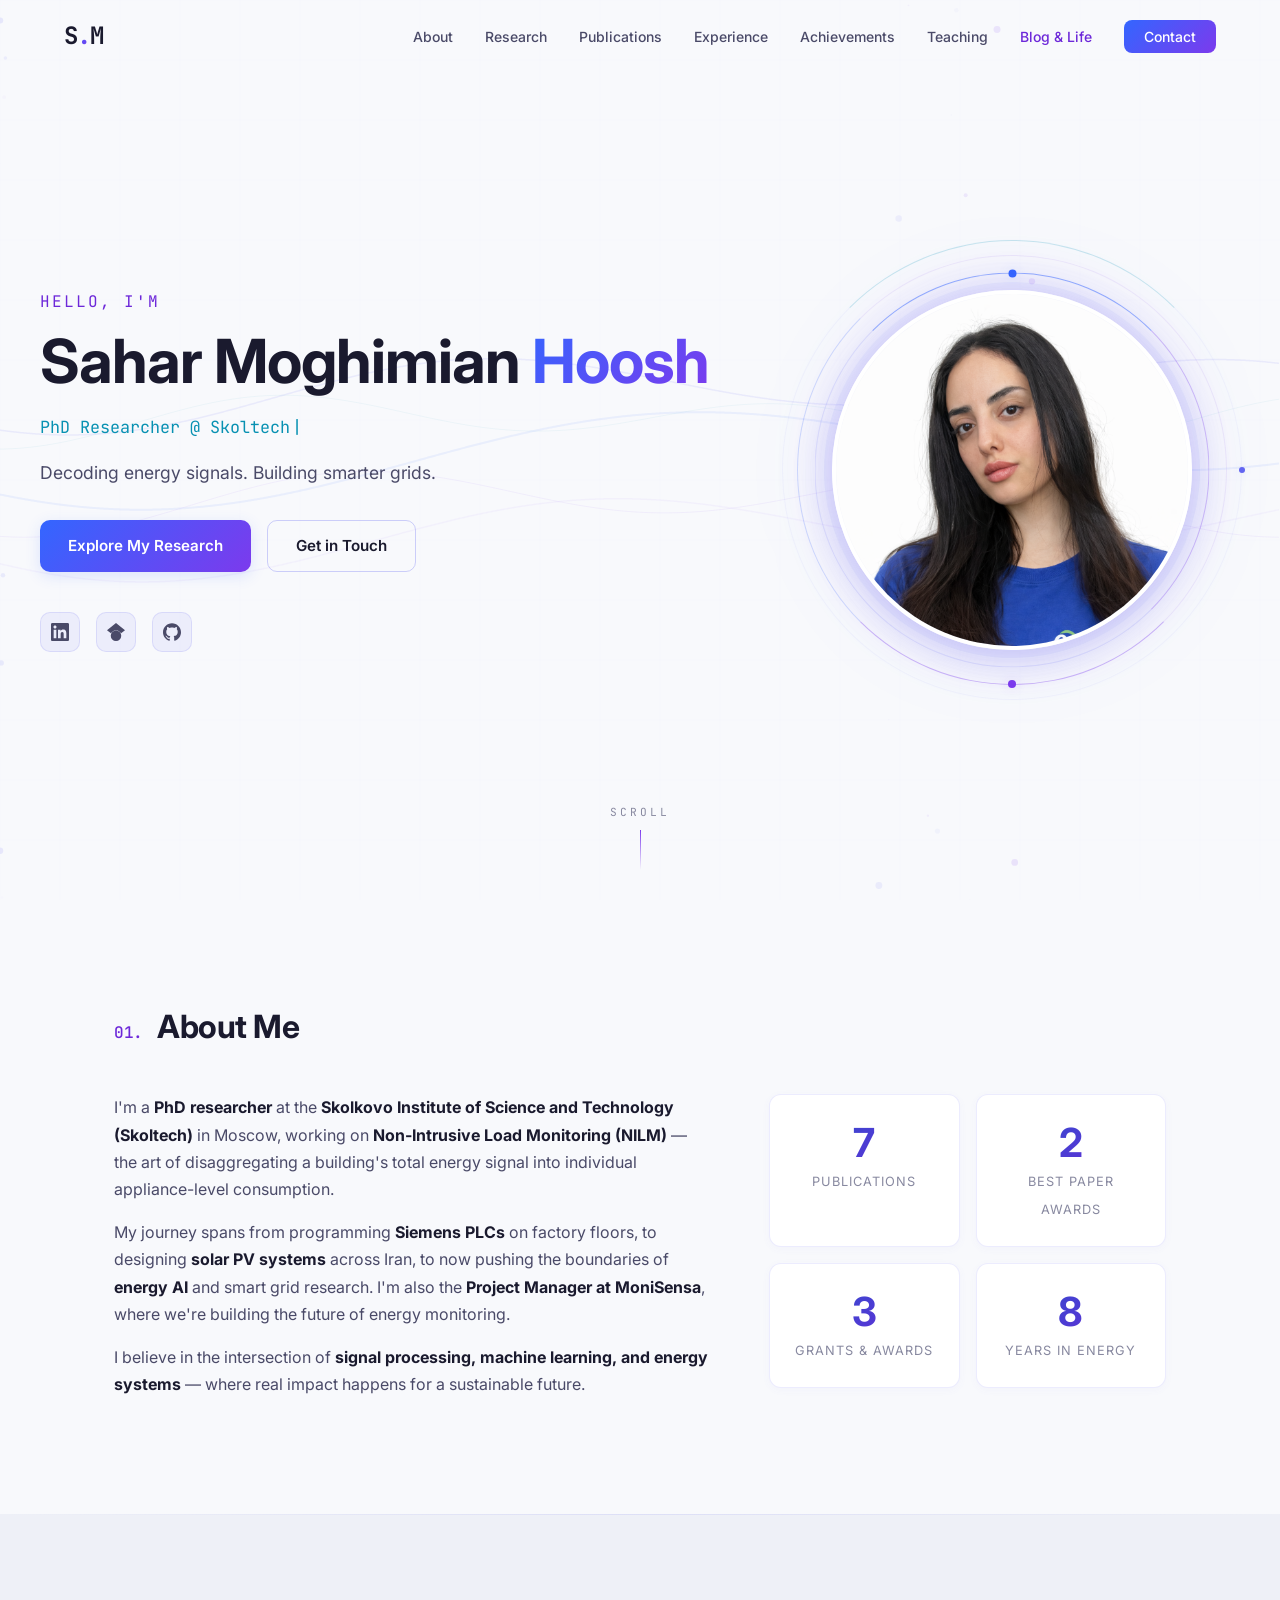
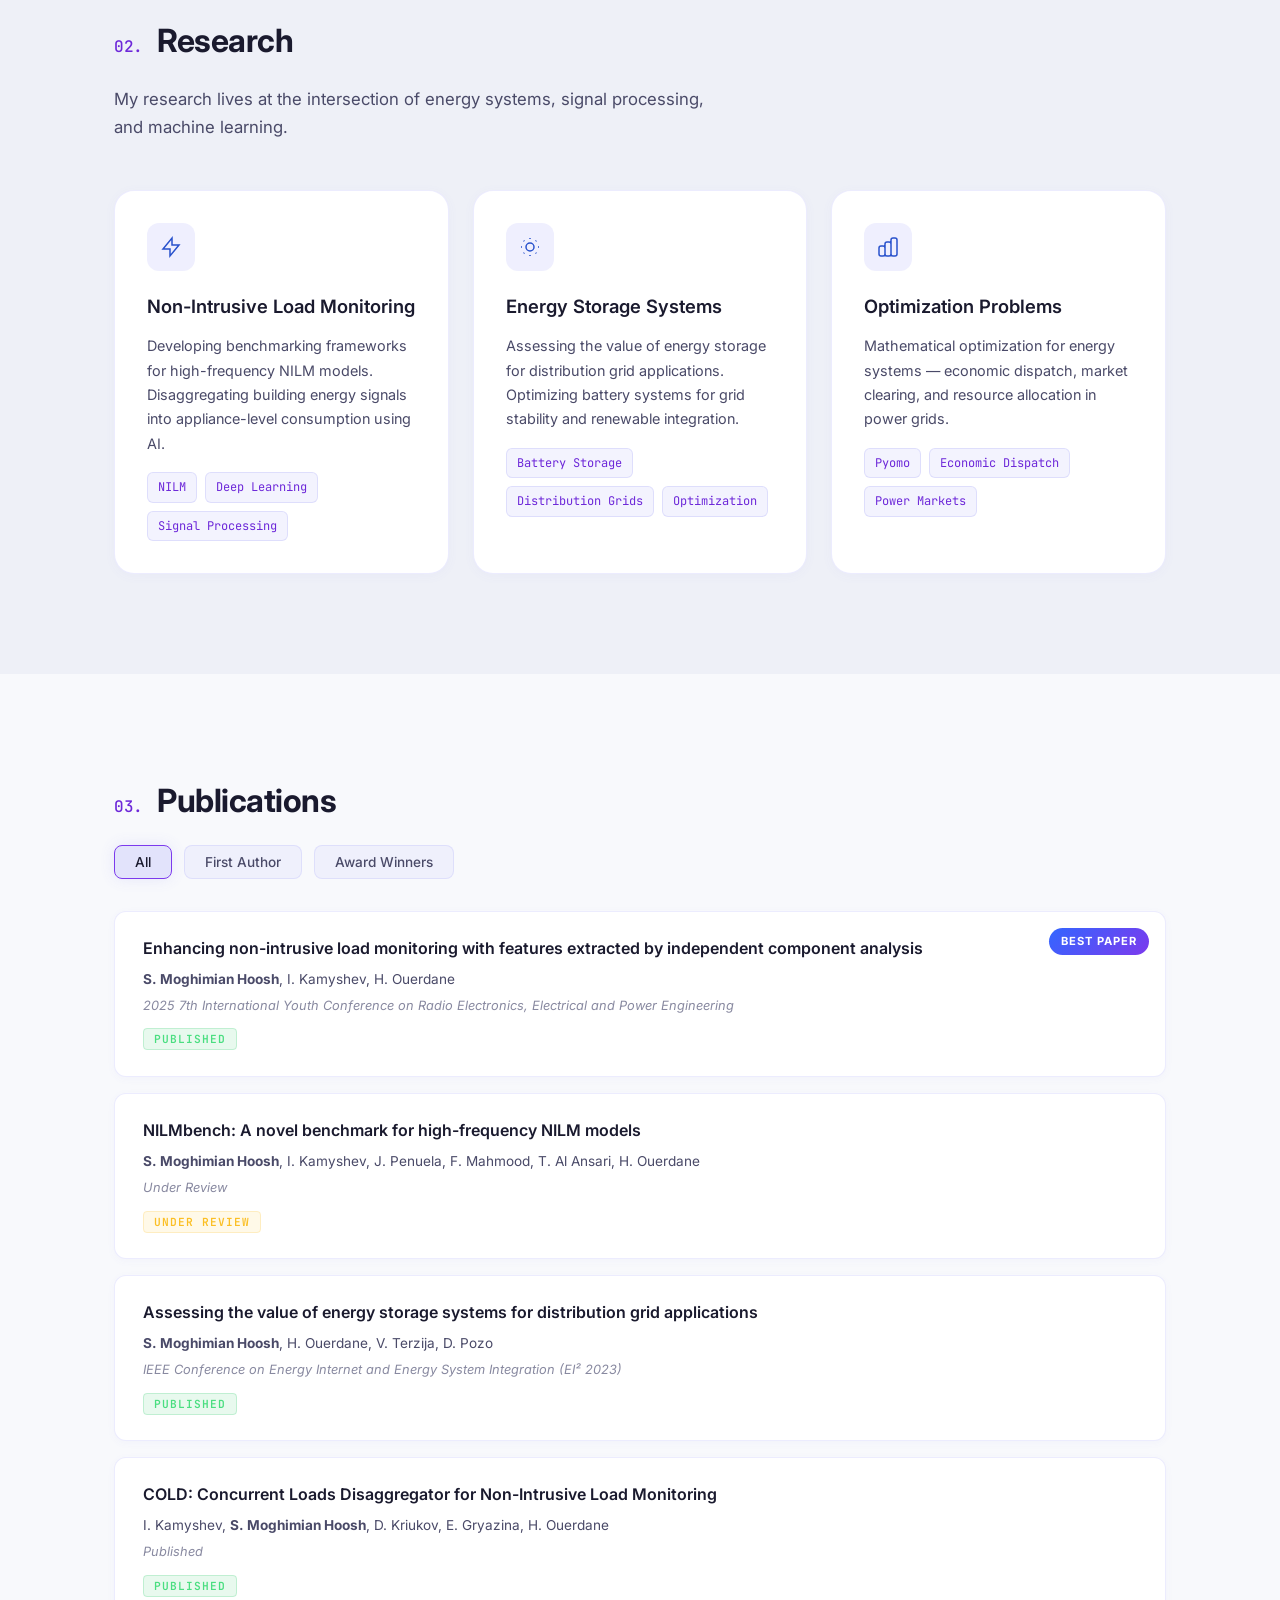
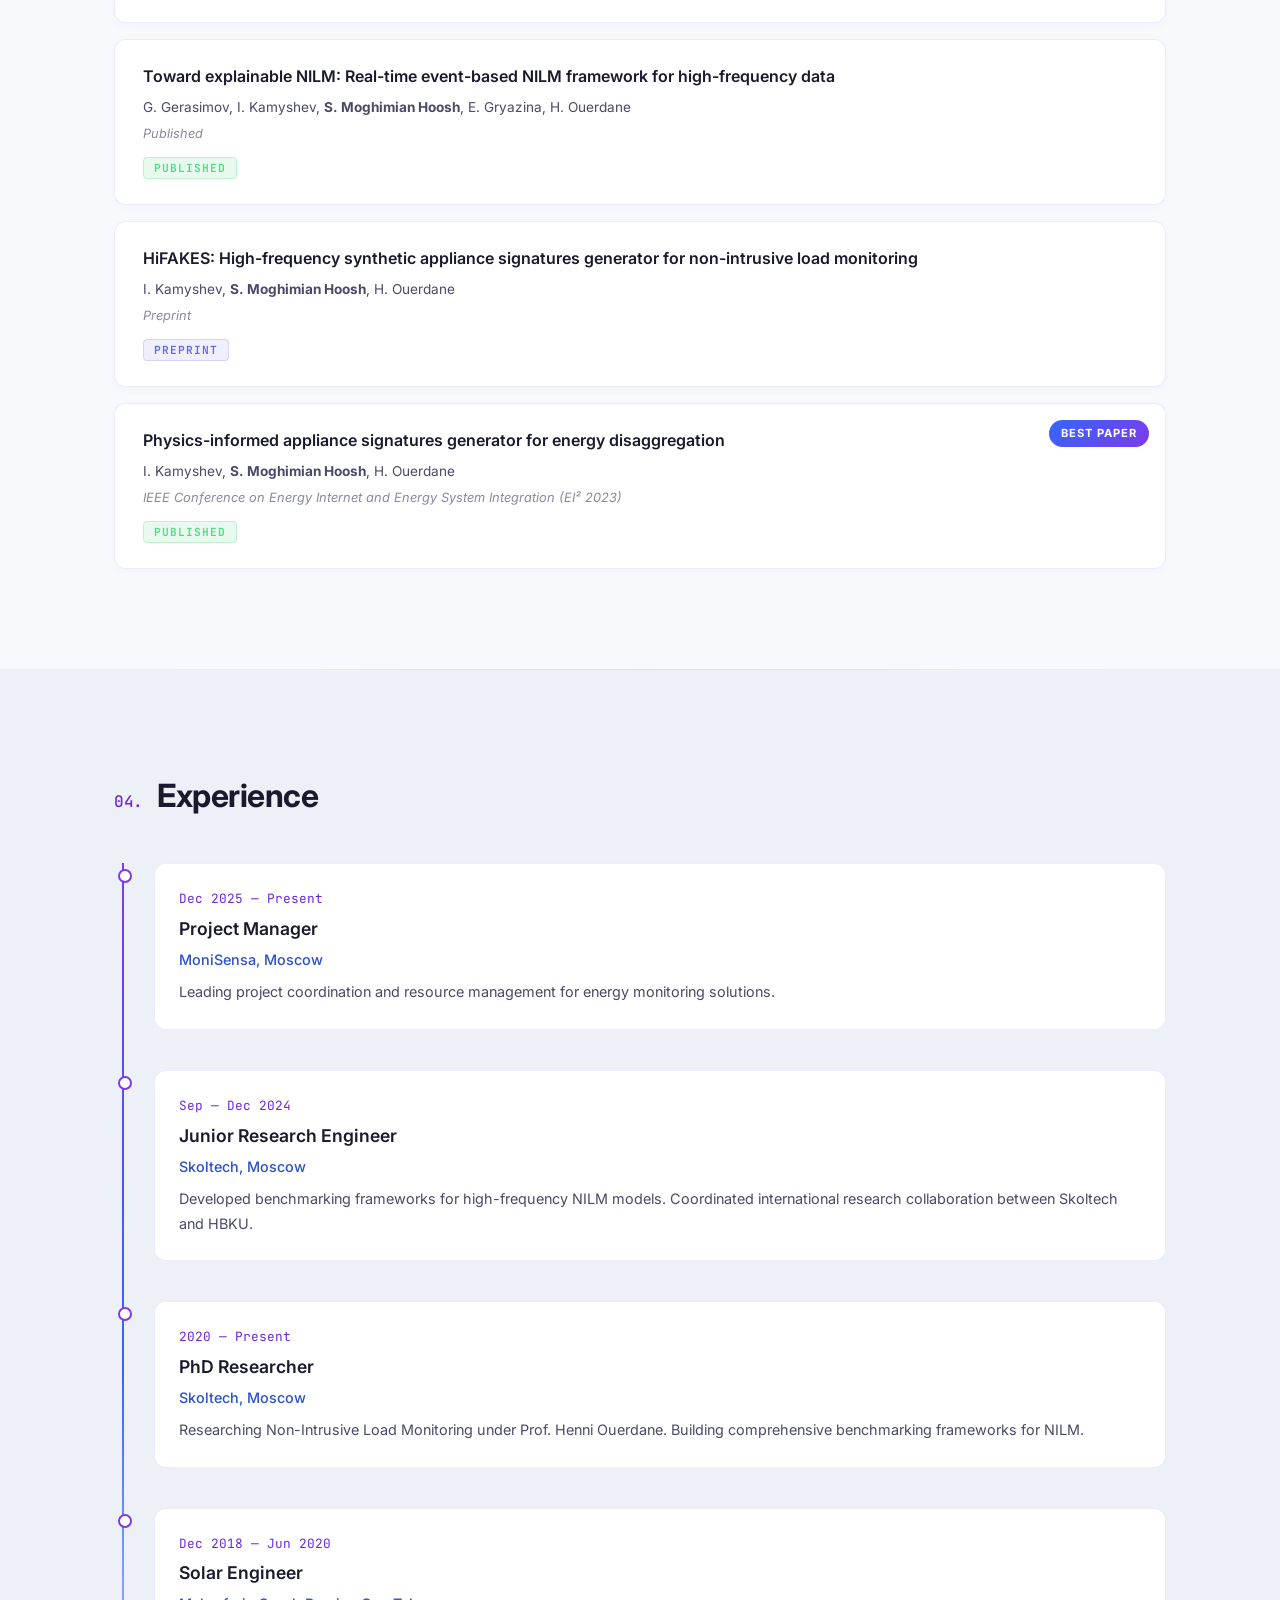
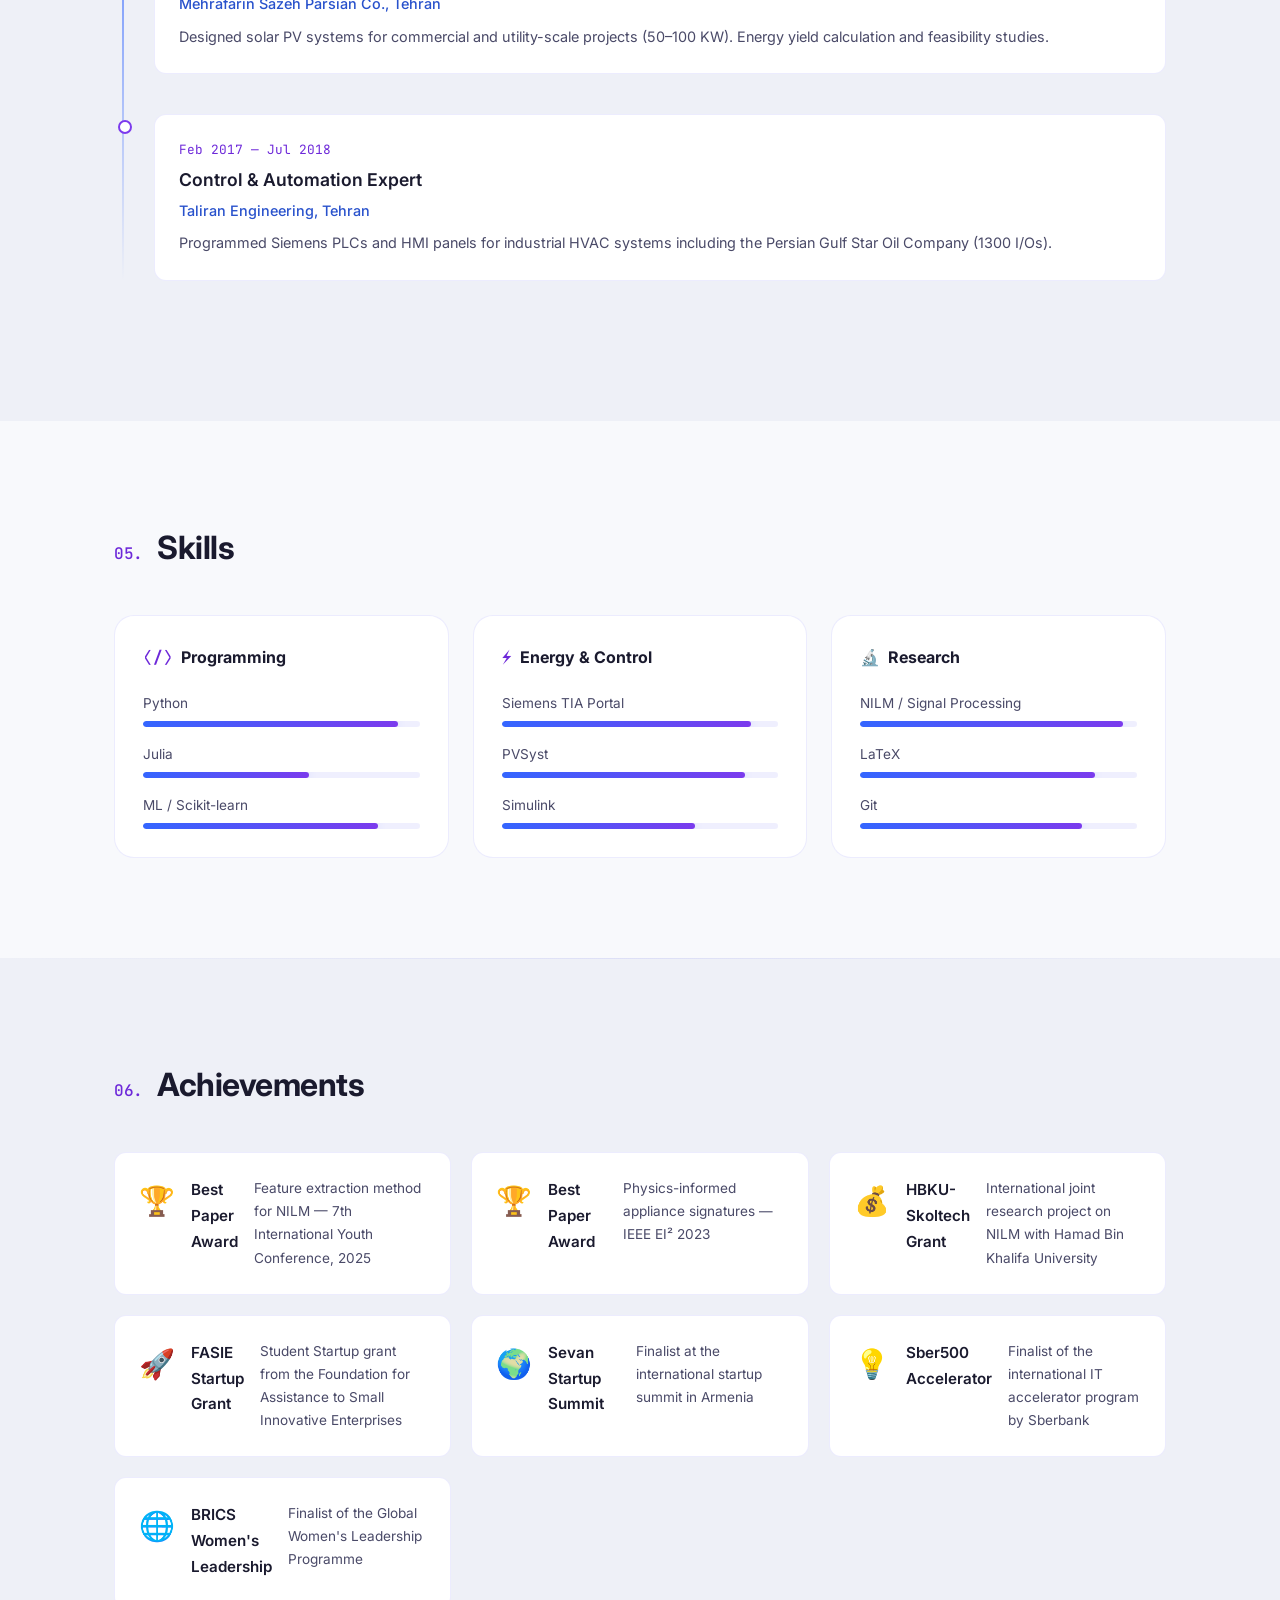
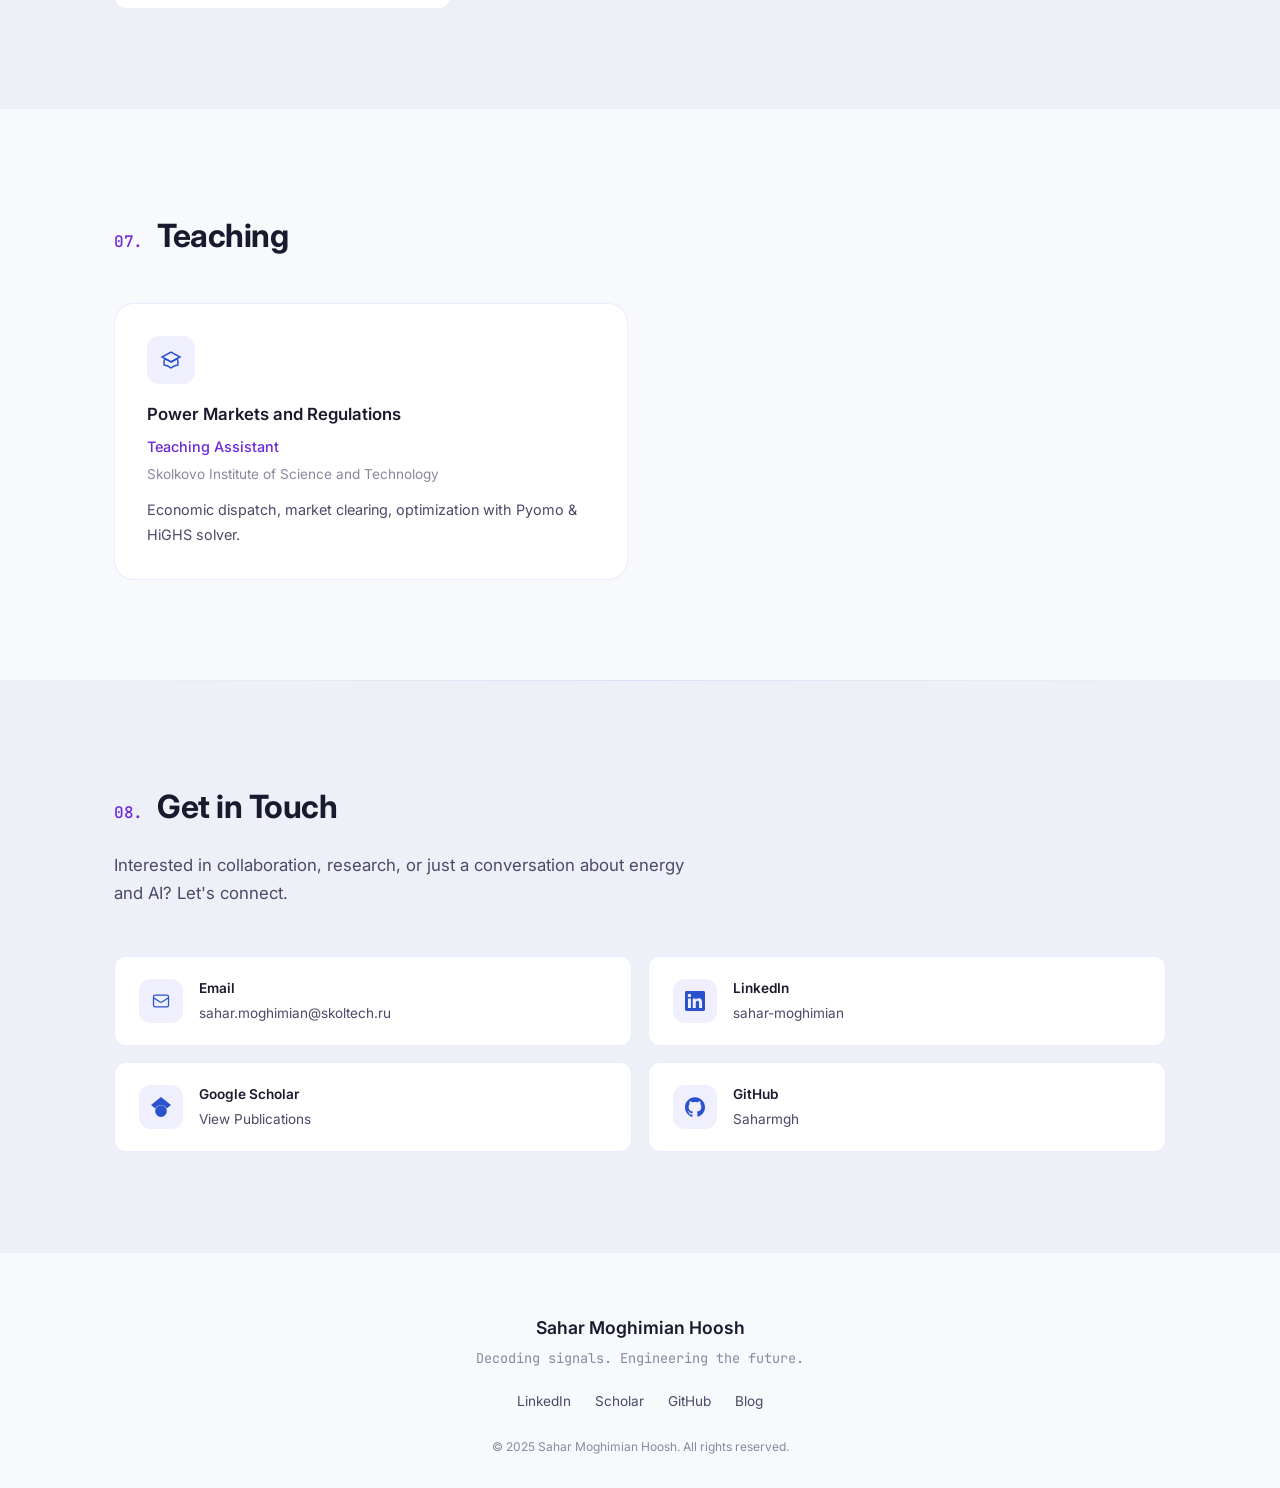
==== commit f6234ec6: "Remove SOLIDWORKS from teaching, replace data generation with optimization in research" ====
--- a/index.html
+++ b/index.html
@@ -193,12 +193,12 @@
                 </div>
                 <div class="research-card reveal">
                     <div class="card-icon">
-                        <svg viewBox="0 0 24 24" fill="none" stroke="currentColor" stroke-width="1.5"><path d="M9 3v2m6-2v2M9 19v2m6-2v2M5 9H3m2 6H3m18-6h-2m2 6h-2M7 19h10a2 2 0 002-2V7a2 2 0 00-2-2H7a2 2 0 00-2 2v10a2 2 0 002 2zM9 9h6v6H9V9z"/></svg>
-                    </div>
-                    <h3>Synthetic Data Generation</h3>
-                    <p>Physics-informed and high-frequency synthetic appliance signature generators for advancing NILM research and model training.</p>
+                        <svg viewBox="0 0 24 24" fill="none" stroke="currentColor" stroke-width="1.5"><path d="M9 19v-6a2 2 0 00-2-2H5a2 2 0 00-2 2v6a2 2 0 002 2h2a2 2 0 002-2zm0 0V9a2 2 0 012-2h2a2 2 0 012 2v10m-6 0a2 2 0 002 2h2a2 2 0 002-2m0 0V5a2 2 0 012-2h2a2 2 0 012 2v14a2 2 0 01-2 2h-2a2 2 0 01-2-2z"/></svg>
+                    </div>
+                    <h3>Optimization Problems</h3>
+                    <p>Mathematical optimization for energy systems — economic dispatch, market clearing, and resource allocation in power grids.</p>
                     <div class="card-tags">
-                        <span>HiFAKES</span><span>Physics-Informed</span><span>Data Augmentation</span>
+                        <span>Pyomo</span><span>Economic Dispatch</span><span>Power Markets</span>
                     </div>
                 </div>
             </div>
@@ -435,15 +435,6 @@
                     <p class="teaching-school">Skolkovo Institute of Science and Technology</p>
                     <p>Economic dispatch, market clearing, optimization with Pyomo & HiGHS solver.</p>
                 </div>
-                <div class="teaching-card reveal">
-                    <div class="teaching-icon">
-                        <svg viewBox="0 0 24 24" fill="none" stroke="currentColor" stroke-width="1.5"><path d="M21 16V8a2 2 0 00-1-1.73l-7-4a2 2 0 00-2 0l-7 4A2 2 0 003 8v8a2 2 0 001 1.73l7 4a2 2 0 002 0l7-4A2 2 0 0021 16z"/></svg>
-                    </div>
-                    <h4>Introduction to Modeling with SOLIDWORKS</h4>
-                    <p class="teaching-role">Teaching Assistant</p>
-                    <p class="teaching-school">Skolkovo Institute of Science and Technology — ISP Course</p>
-                    <p>3D modeling fundamentals and engineering design principles.</p>
-                </div>
             </div>
         </div>
     </section>
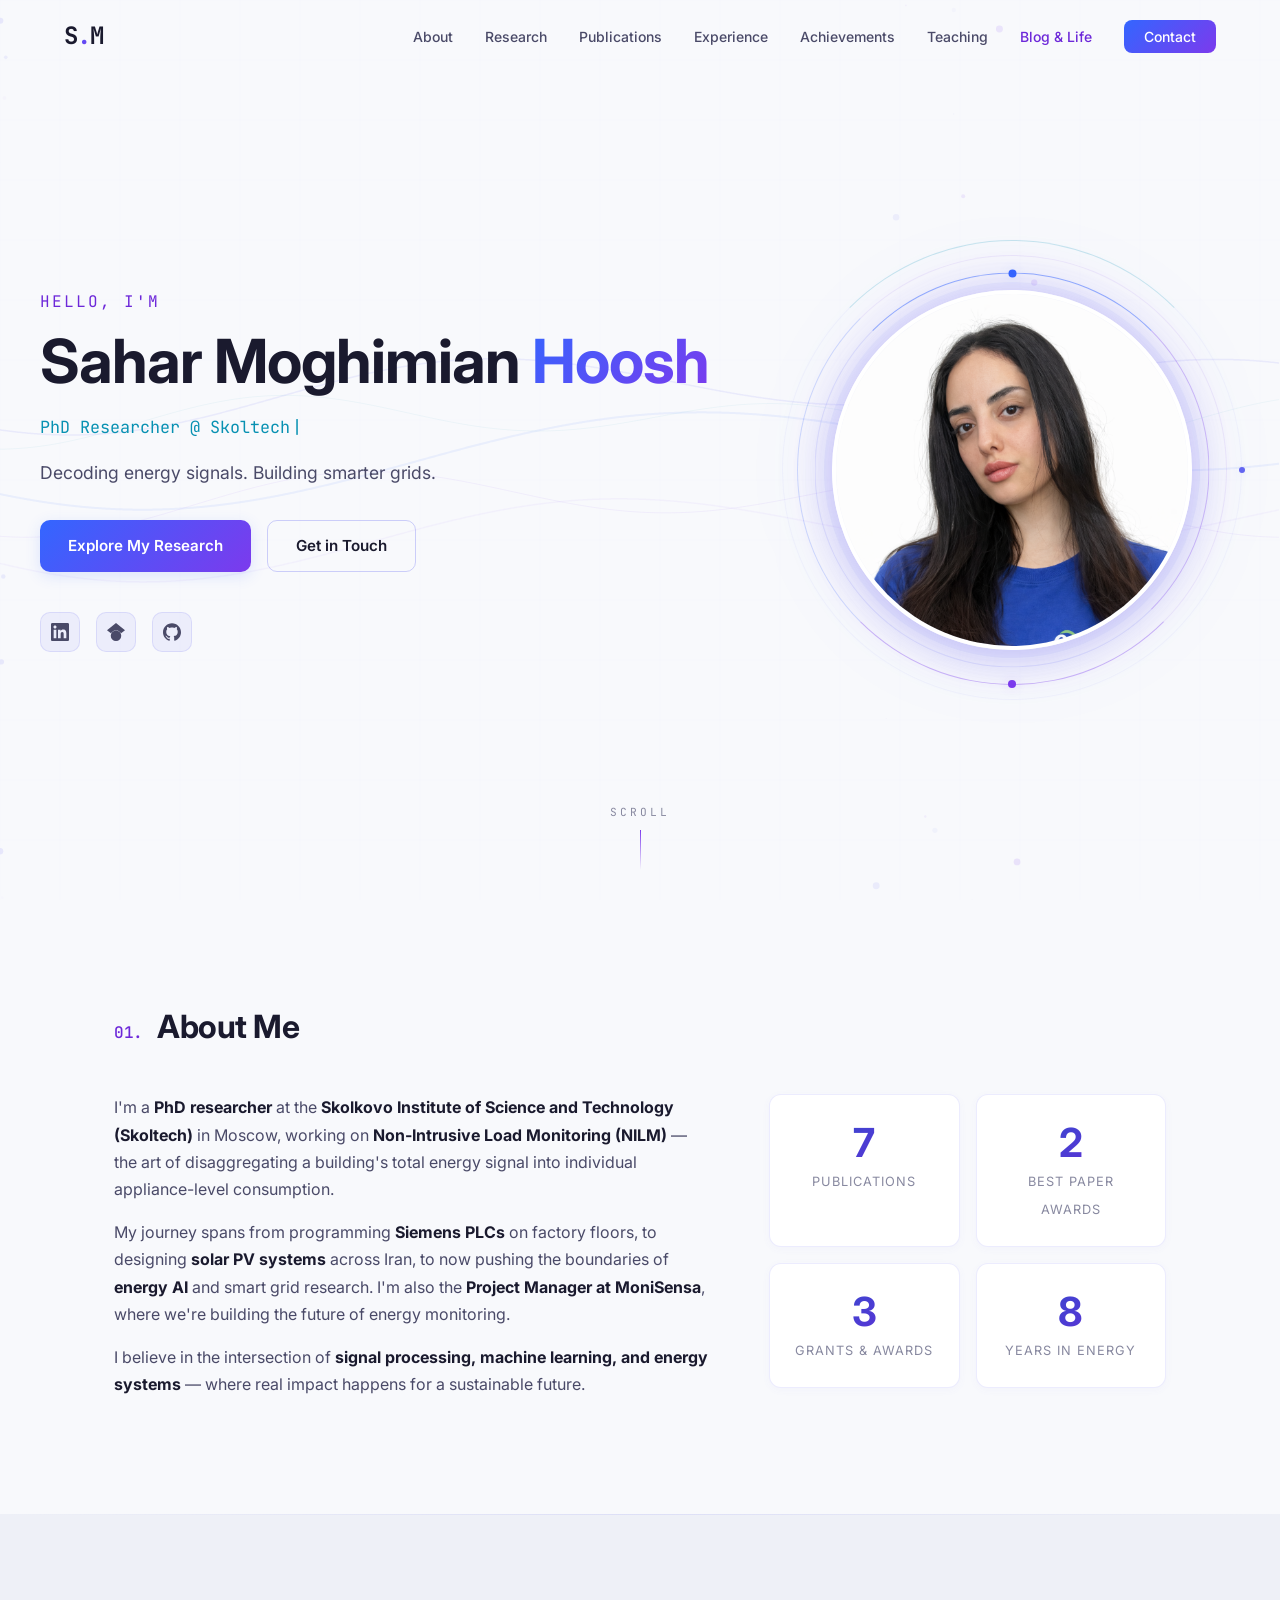
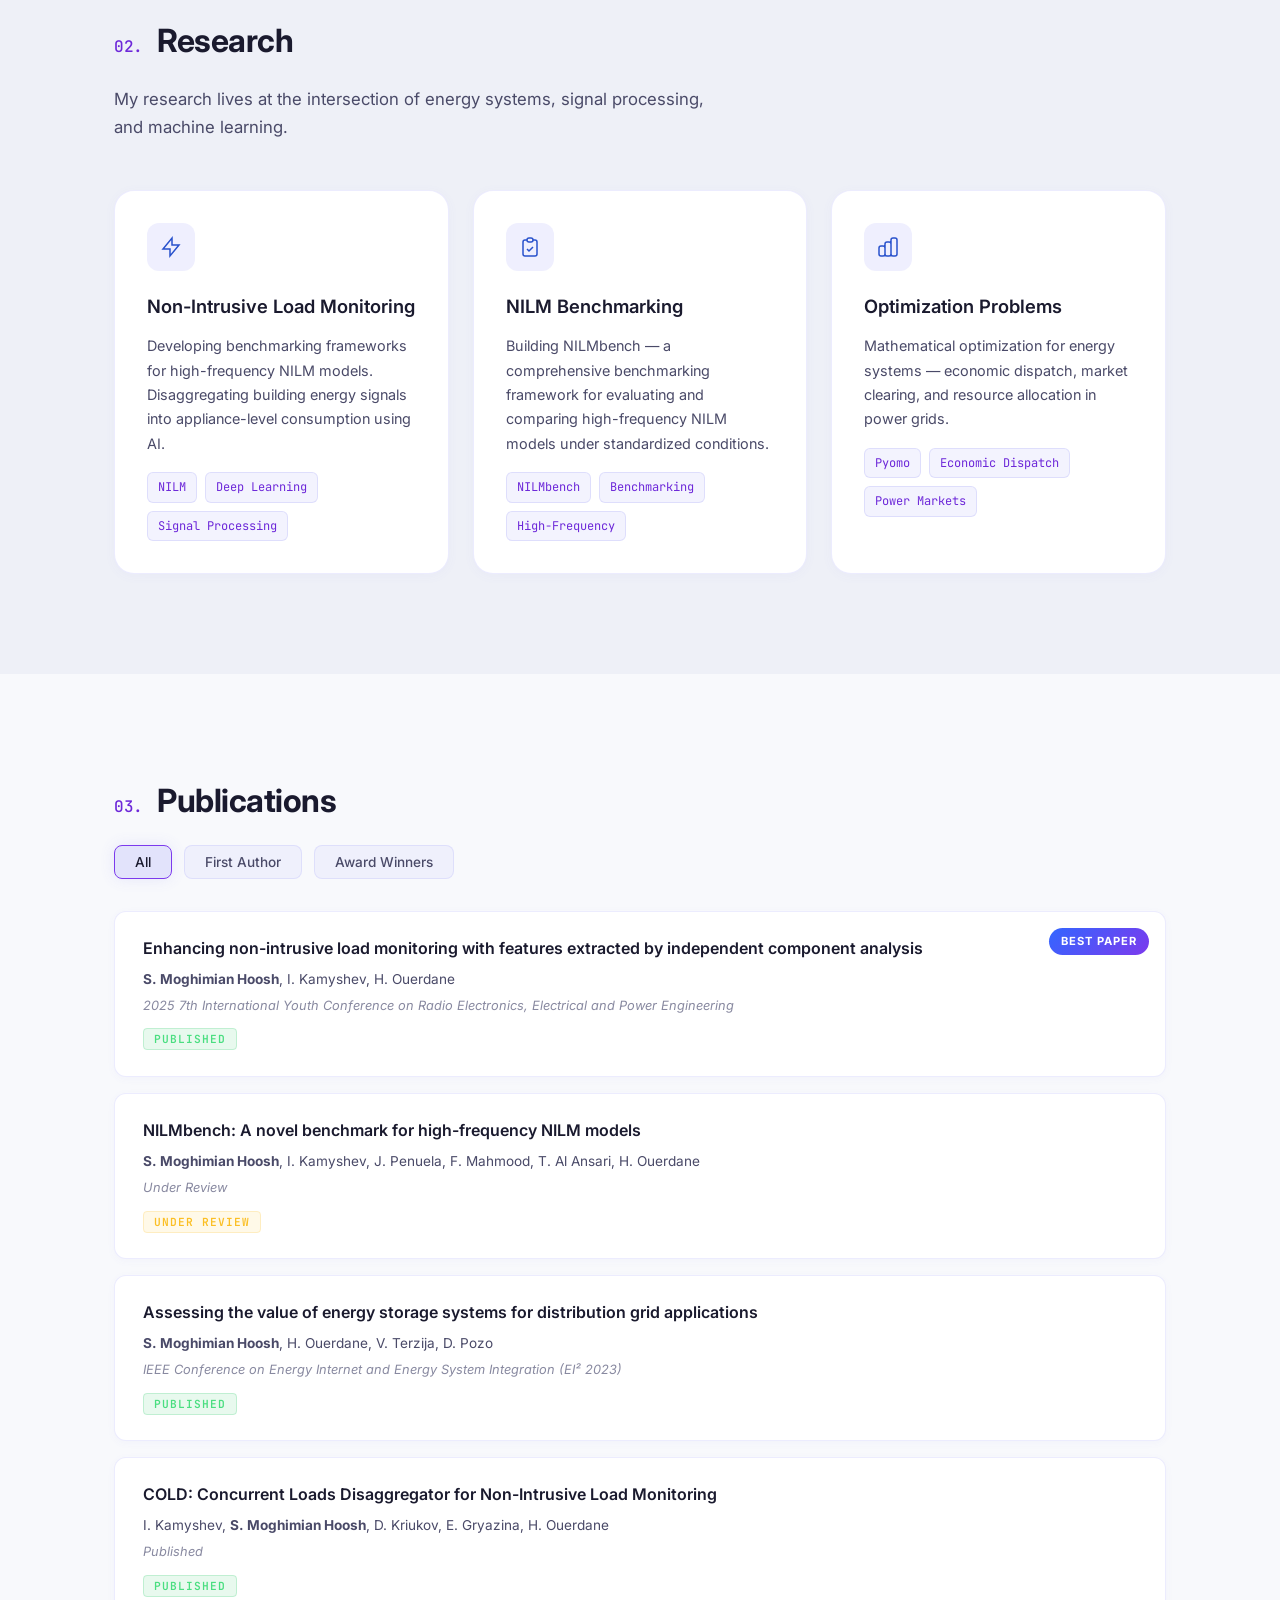
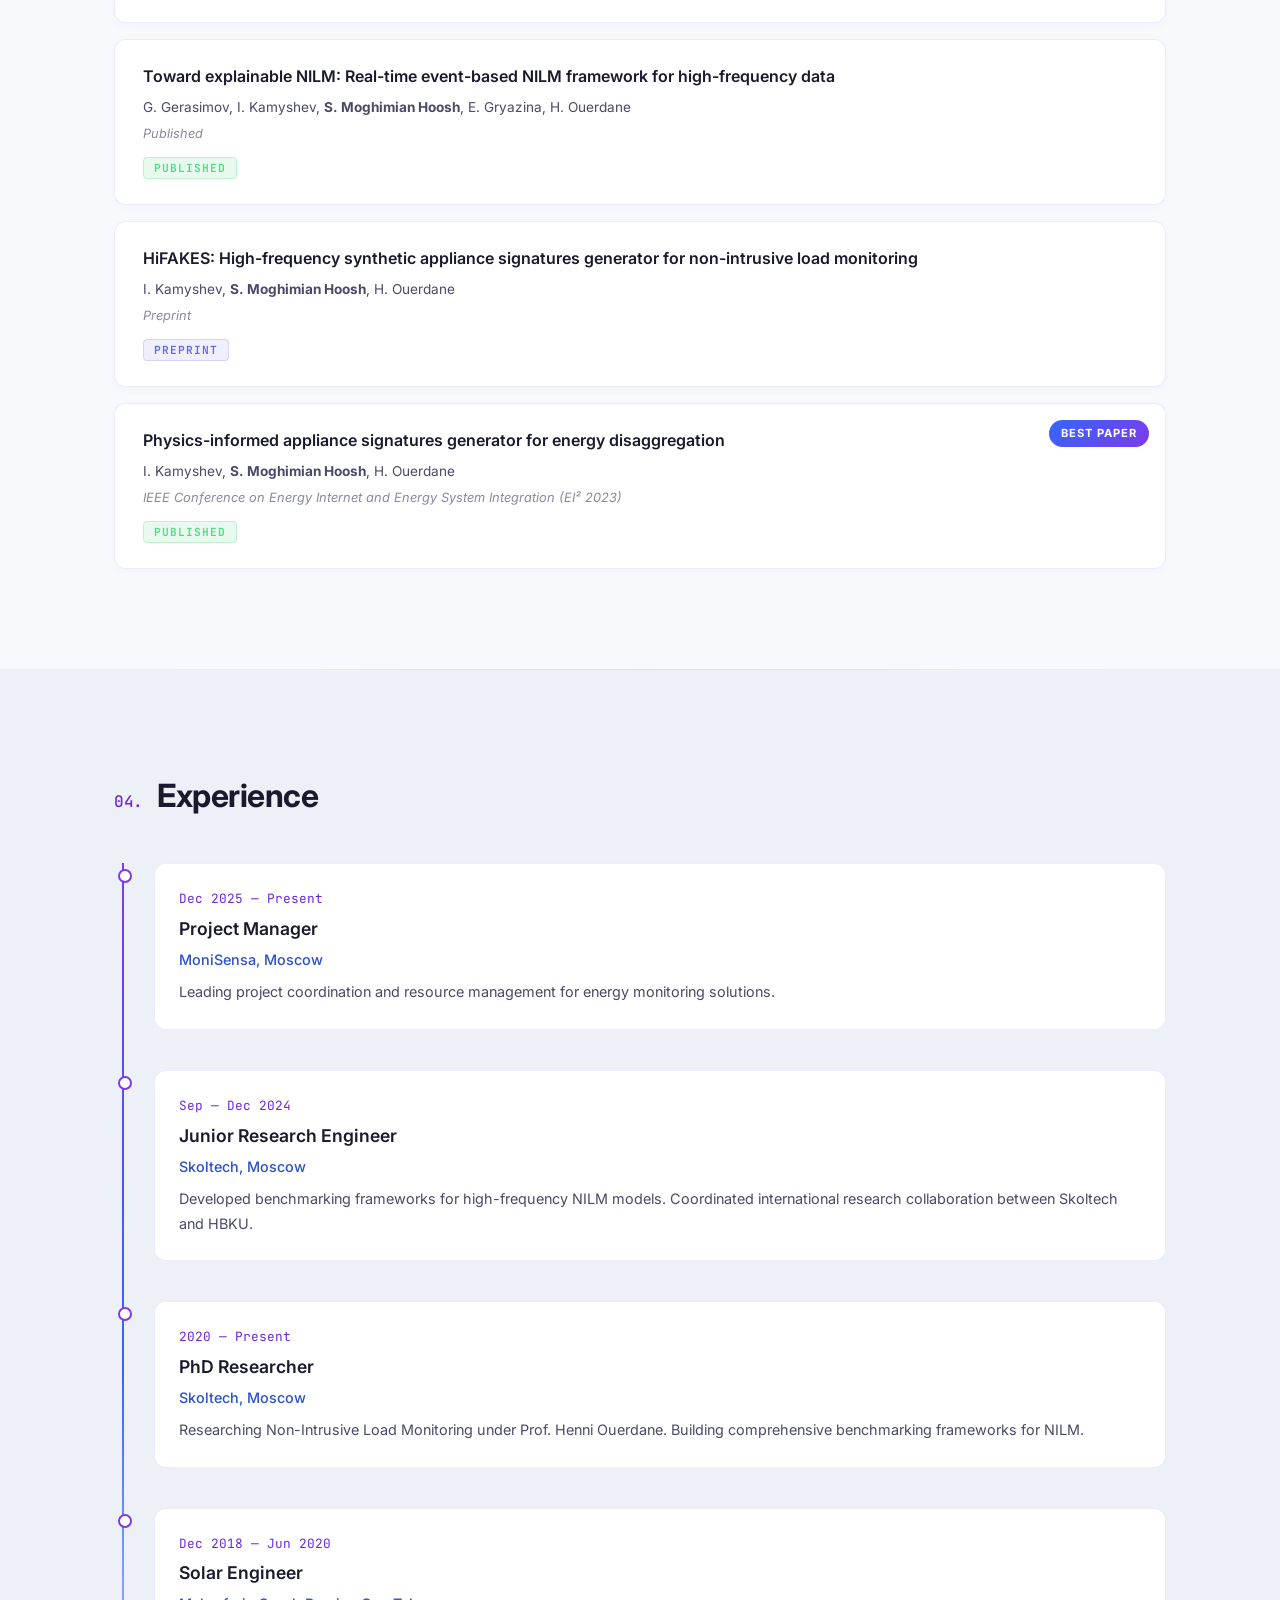
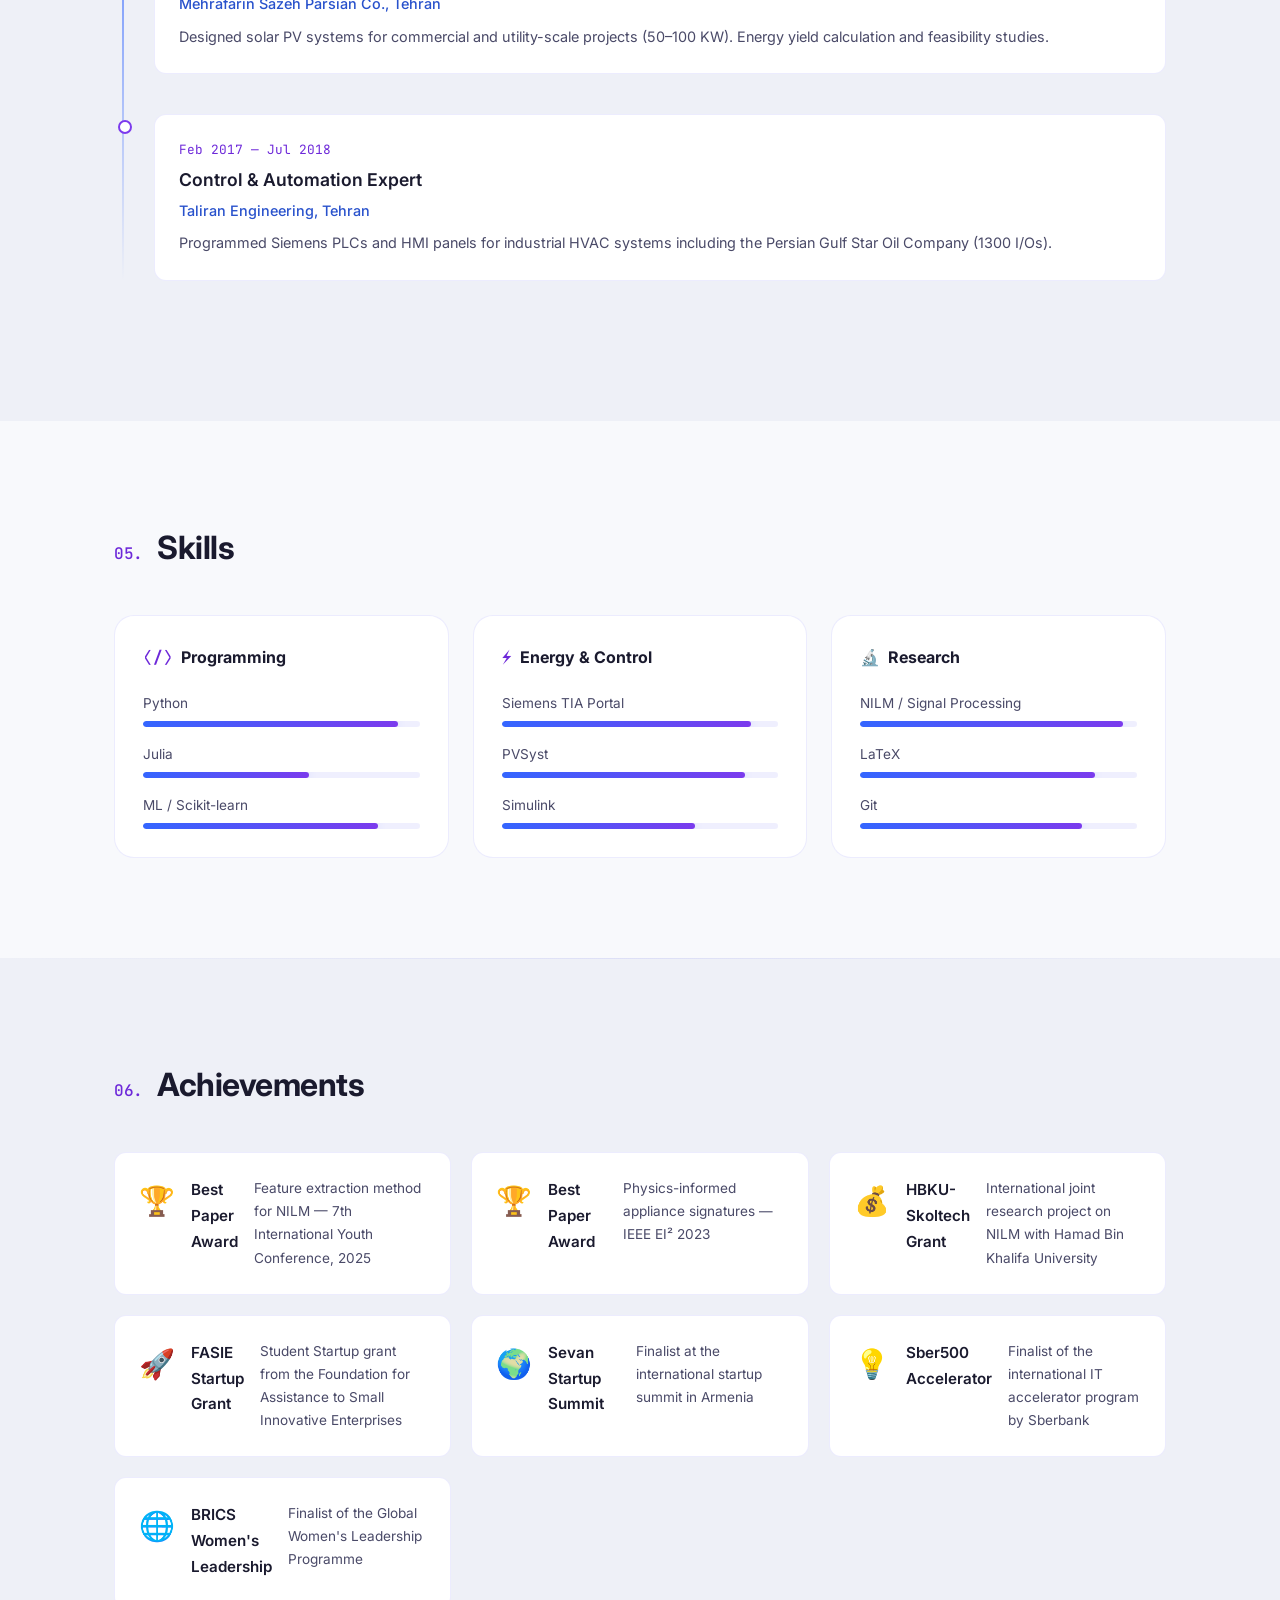
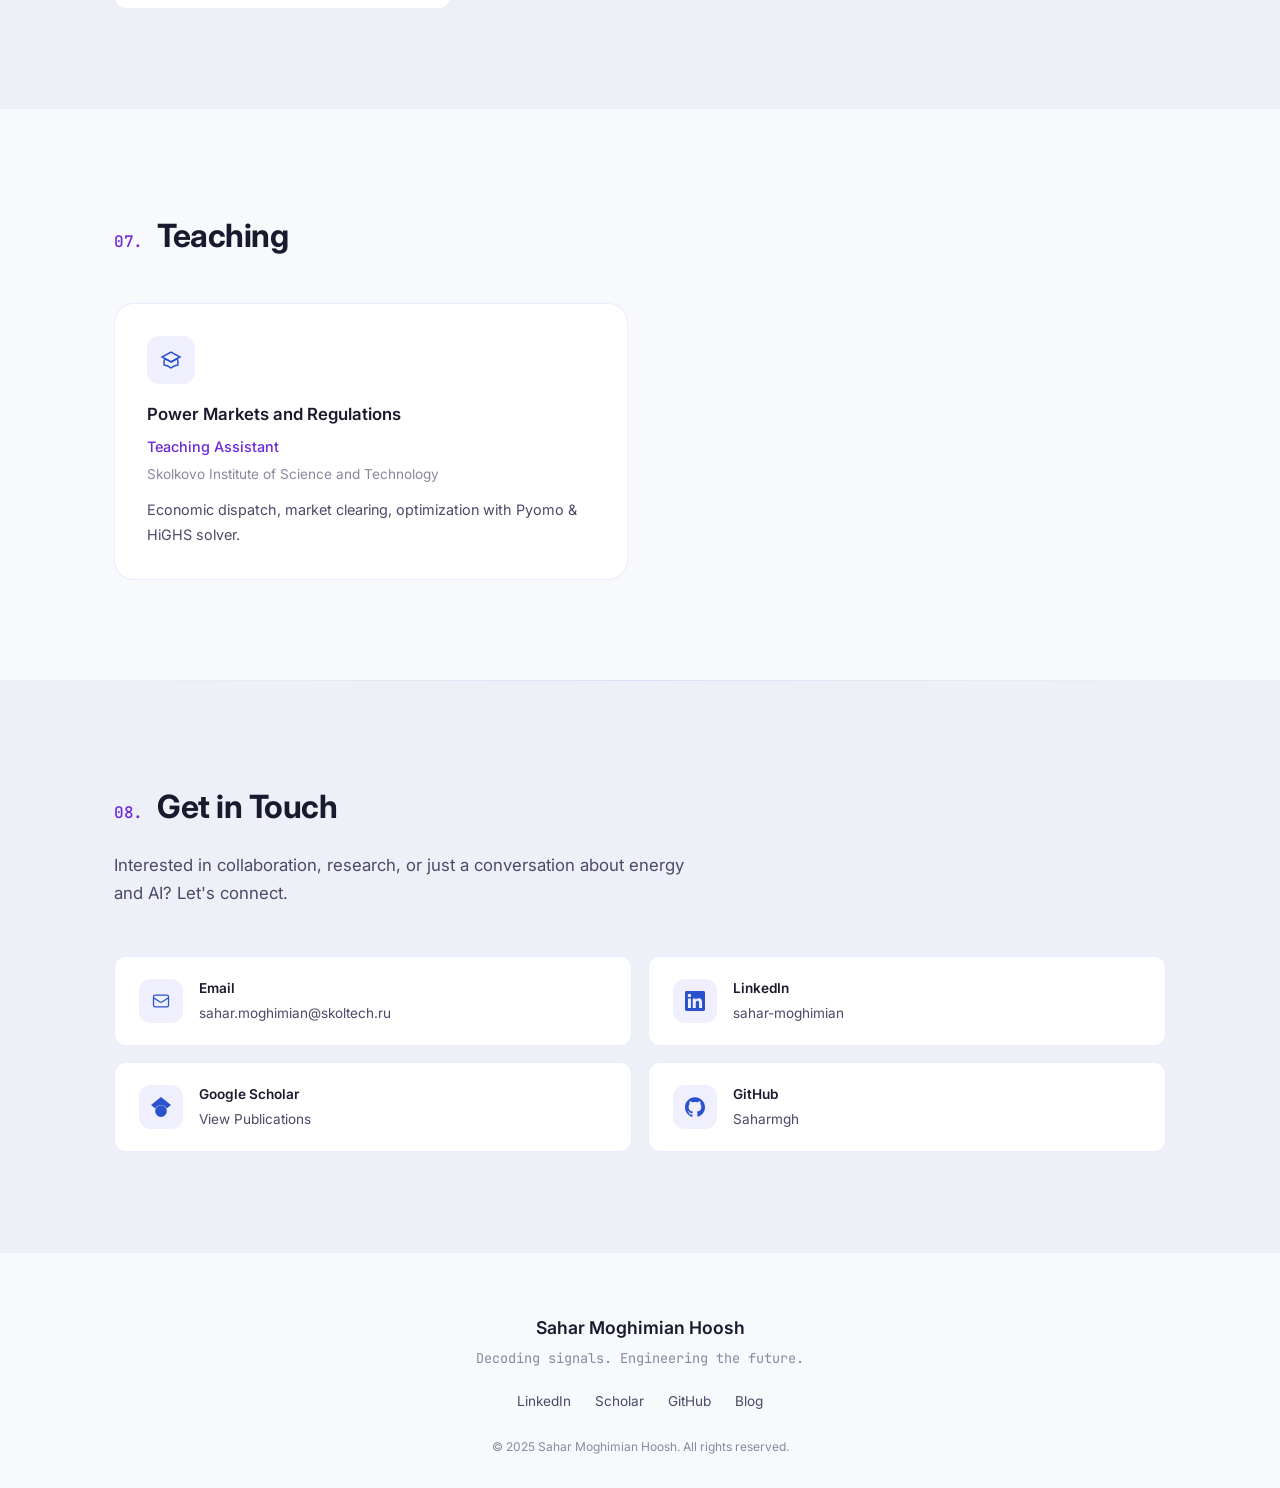
==== commit d3879bb1: "Replace Energy Storage with NILM Benchmarking in research section" ====
--- a/index.html
+++ b/index.html
@@ -183,12 +183,12 @@
                 </div>
                 <div class="research-card reveal">
                     <div class="card-icon">
-                        <svg viewBox="0 0 24 24" fill="none" stroke="currentColor" stroke-width="1.5"><path d="M12 3v1m0 16v1m9-9h-1M4 12H3m15.364 6.364l-.707-.707M6.343 6.343l-.707-.707m12.728 0l-.707.707M6.343 17.657l-.707.707M16 12a4 4 0 11-8 0 4 4 0 018 0z"/></svg>
-                    </div>
-                    <h3>Energy Storage Systems</h3>
-                    <p>Assessing the value of energy storage for distribution grid applications. Optimizing battery systems for grid stability and renewable integration.</p>
+                        <svg viewBox="0 0 24 24" fill="none" stroke="currentColor" stroke-width="1.5"><path d="M9 5H7a2 2 0 00-2 2v12a2 2 0 002 2h10a2 2 0 002-2V7a2 2 0 00-2-2h-2M9 5a2 2 0 002 2h2a2 2 0 002-2M9 5a2 2 0 012-2h2a2 2 0 012 2m-6 9l2 2 4-4"/></svg>
+                    </div>
+                    <h3>NILM Benchmarking</h3>
+                    <p>Building NILMbench — a comprehensive benchmarking framework for evaluating and comparing high-frequency NILM models under standardized conditions.</p>
                     <div class="card-tags">
-                        <span>Battery Storage</span><span>Distribution Grids</span><span>Optimization</span>
+                        <span>NILMbench</span><span>Benchmarking</span><span>High-Frequency</span>
                     </div>
                 </div>
                 <div class="research-card reveal">
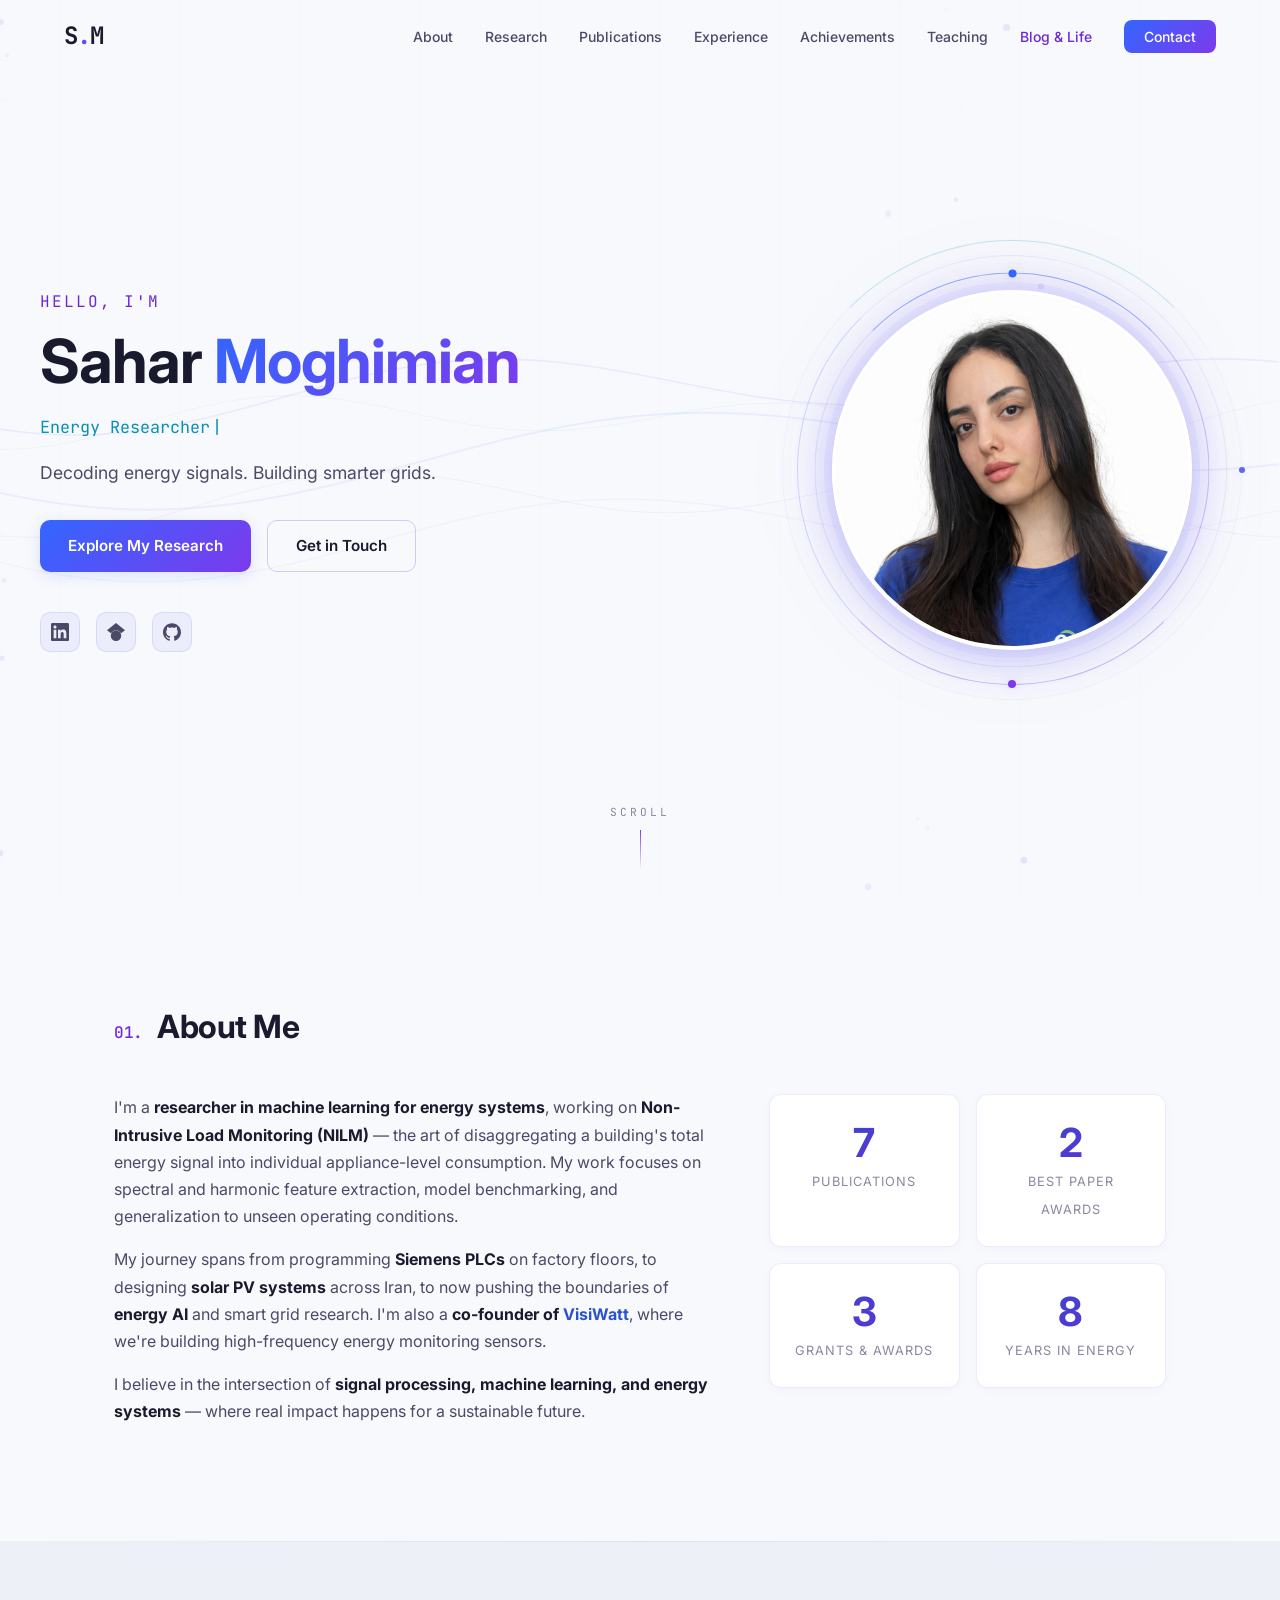
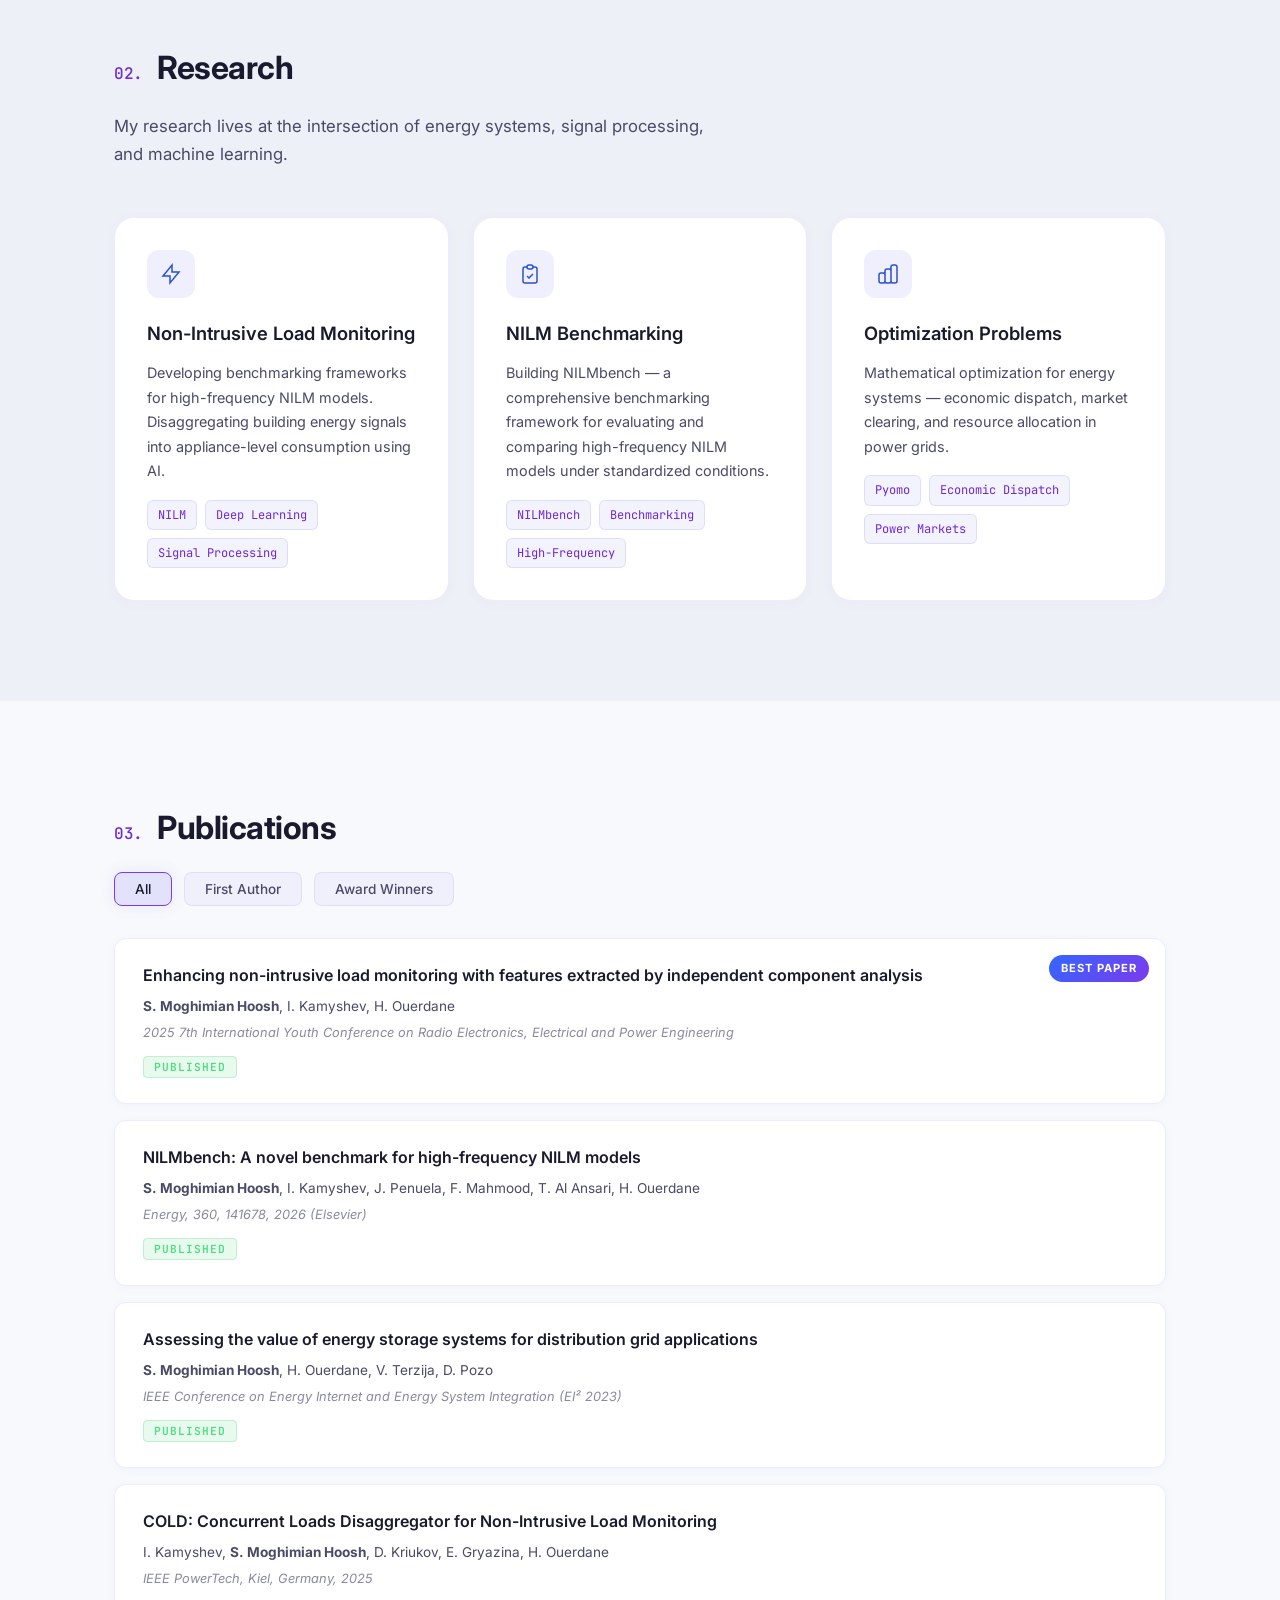
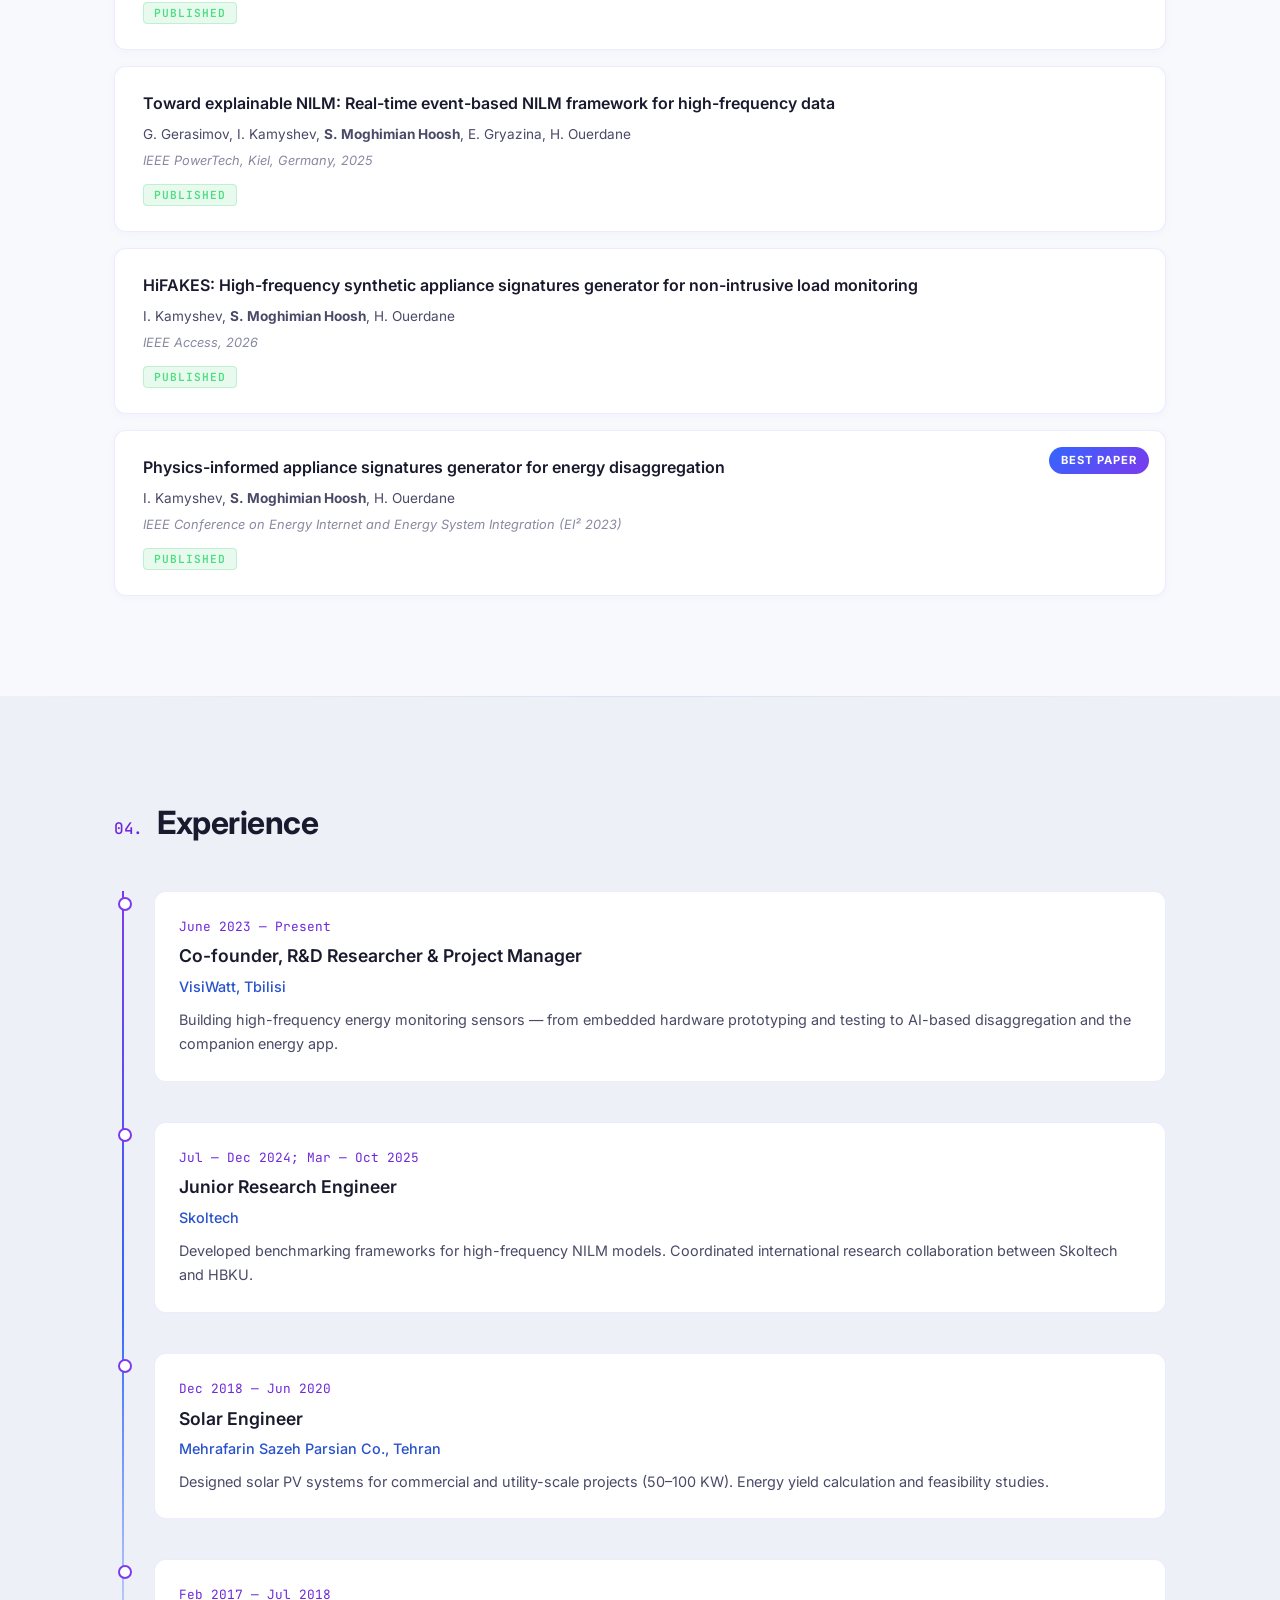
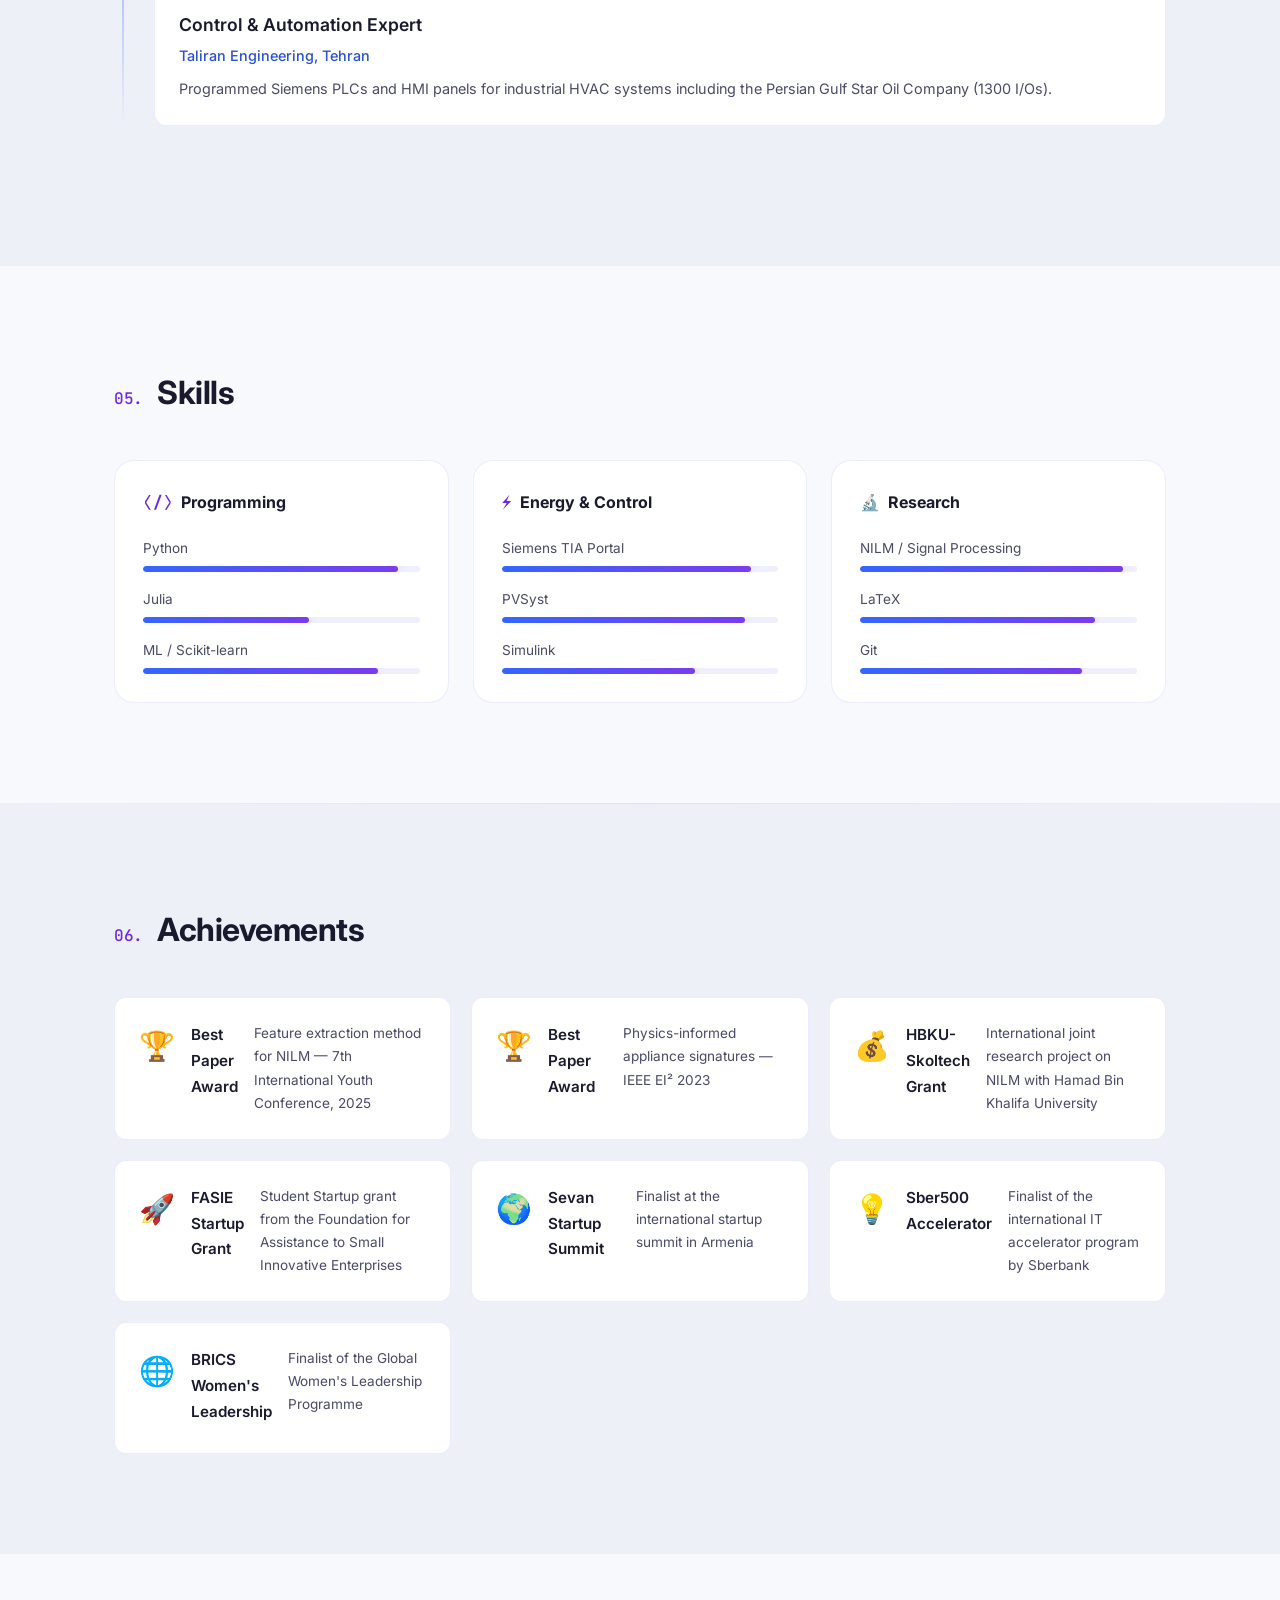
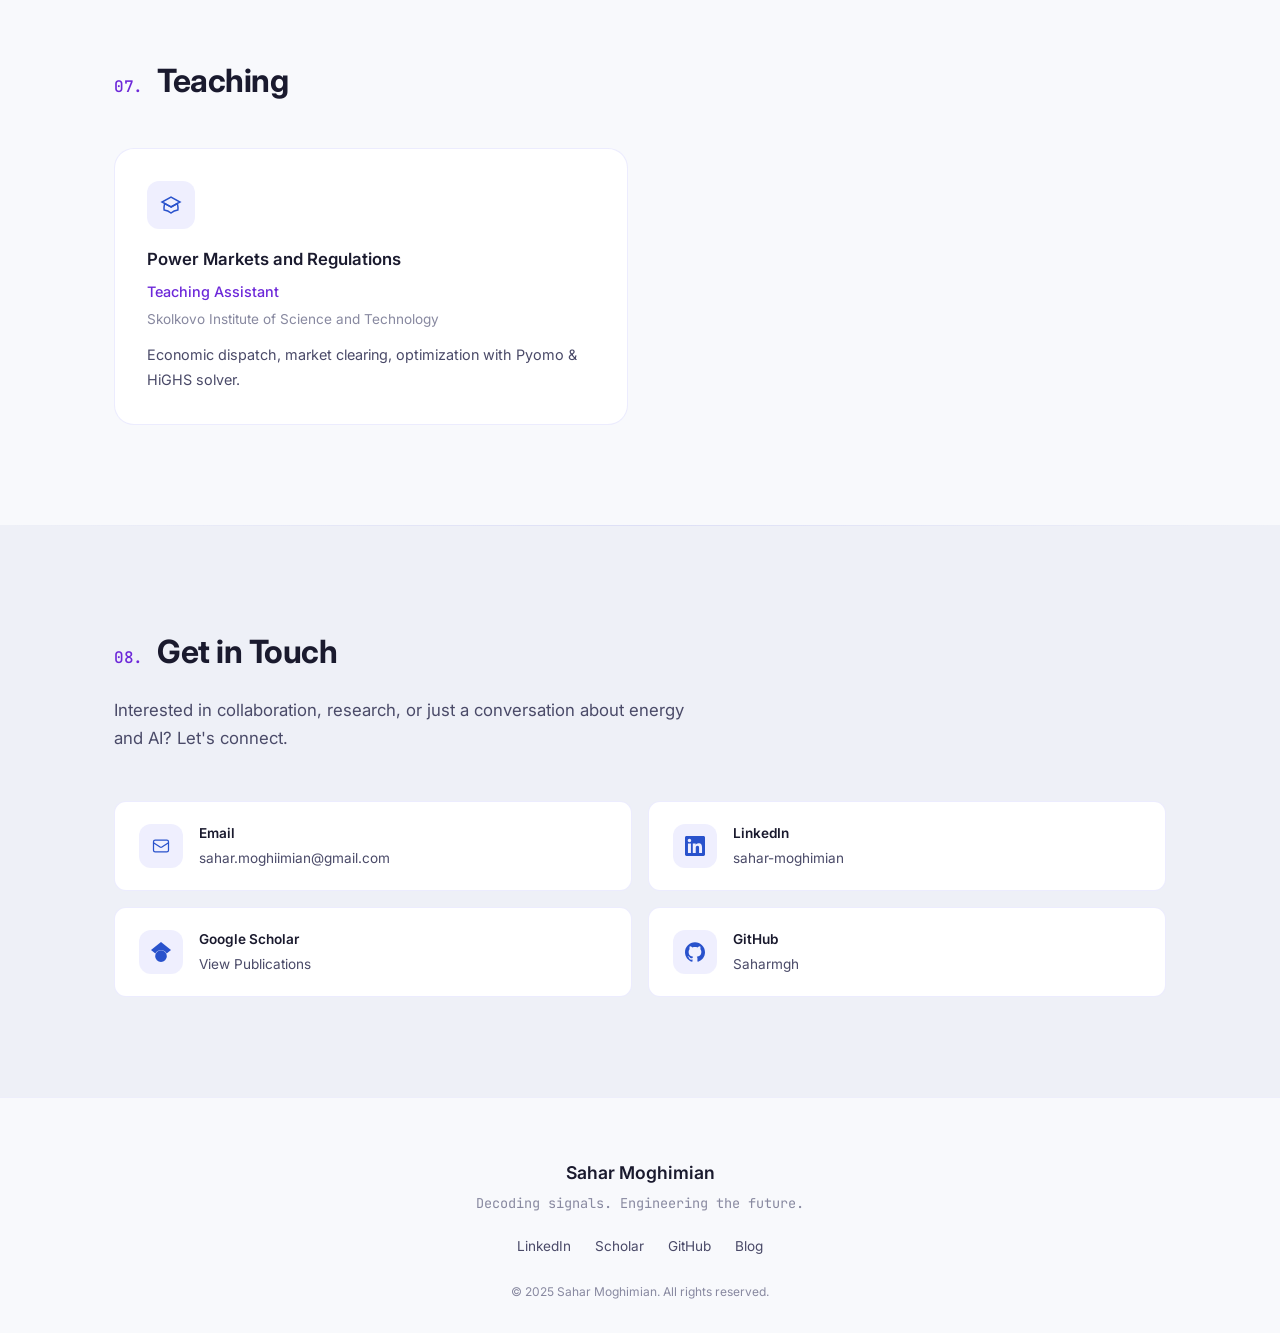
==== commit db118d4e: "Update profile: researcher framing, VisiWatt, refreshed publications Align the site with the current" ====
--- a/index.html
+++ b/index.html
@@ -3,23 +3,23 @@
 <head>
     <meta charset="UTF-8">
     <meta name="viewport" content="width=device-width, initial-scale=1.0">
-    <title>Sahar Moghimian Hoosh | PhD Researcher in Energy Systems & NILM</title>
-    <meta name="description" content="Sahar Moghimian Hoosh — PhD researcher at Skoltech specializing in Non-Intrusive Load Monitoring (NILM), energy systems, and smart grids. Project Manager at MoniSensa.">
-    <meta name="author" content="Sahar Moghimian Hoosh">
-    <meta name="keywords" content="Sahar Moghimian, Sahar Moghimian Hoosh, NILM researcher, Skoltech PhD, energy systems researcher, non-intrusive load monitoring, MoniSensa">
+    <title>Sahar Moghimian | Researcher in Energy Systems & NILM</title>
+    <meta name="description" content="Sahar Moghimian — researcher in machine learning for energy systems, specializing in Non-Intrusive Load Monitoring (NILM), high-frequency measurement data, and smart grids. Co-founder of VisiWatt.">
+    <meta name="author" content="Sahar Moghimian">
+    <meta name="keywords" content="Sahar Moghimian, Sahar Moghimian, NILM researcher, energy disaggregation, energy systems researcher, non-intrusive load monitoring, high-frequency data">
     <meta name="robots" content="index, follow">
     <link rel="canonical" href="https://saharmgh.github.io/">
     <!-- Open Graph -->
-    <meta property="og:title" content="Sahar Moghimian Hoosh | PhD Researcher in Energy Systems & NILM">
-    <meta property="og:description" content="Sahar Moghimian Hoosh — PhD researcher at Skoltech specializing in Non-Intrusive Load Monitoring (NILM), energy systems, and smart grids. Project Manager at MoniSensa.">
+    <meta property="og:title" content="Sahar Moghimian | Researcher in Energy Systems & NILM">
+    <meta property="og:description" content="Sahar Moghimian — researcher in machine learning for energy systems, specializing in Non-Intrusive Load Monitoring (NILM), high-frequency measurement data, and smart grids. Co-founder of VisiWatt.">
     <meta property="og:image" content="https://saharmgh.github.io/assets/images/profile.png">
     <meta property="og:url" content="https://saharmgh.github.io/">
     <meta property="og:type" content="website">
-    <meta property="og:site_name" content="Sahar Moghimian Hoosh">
+    <meta property="og:site_name" content="Sahar Moghimian">
     <!-- Twitter Card -->
     <meta name="twitter:card" content="summary_large_image">
-    <meta name="twitter:title" content="Sahar Moghimian Hoosh | PhD Researcher in Energy Systems & NILM">
-    <meta name="twitter:description" content="Sahar Moghimian Hoosh — PhD researcher at Skoltech specializing in Non-Intrusive Load Monitoring (NILM), energy systems, and smart grids. Project Manager at MoniSensa.">
+    <meta name="twitter:title" content="Sahar Moghimian | Researcher in Energy Systems & NILM">
+    <meta name="twitter:description" content="Sahar Moghimian — researcher in machine learning for energy systems, specializing in Non-Intrusive Load Monitoring (NILM), high-frequency measurement data, and smart grids. Co-founder of VisiWatt.">
     <meta name="twitter:image" content="https://saharmgh.github.io/assets/images/profile.png">
     <link rel="preconnect" href="https://fonts.googleapis.com">
     <link rel="preconnect" href="https://fonts.gstatic.com" crossorigin>
@@ -31,13 +31,15 @@
     {
         "@context": "https://schema.org",
         "@type": "Person",
-        "name": "Sahar Moghimian Hoosh",
+        "name": "Sahar Moghimian",
+        "alternateName": "Sahar Moghimian Hoosh",
         "url": "https://saharmgh.github.io",
         "image": "https://saharmgh.github.io/assets/images/profile.png",
-        "jobTitle": "PhD Researcher",
+        "jobTitle": "Researcher",
         "worksFor": {
             "@type": "Organization",
-            "name": "Skolkovo Institute of Science and Technology"
+            "name": "VisiWatt",
+            "url": "https://visiwatt.tech"
         },
         "alumniOf": [
             {
@@ -49,8 +51,9 @@
                 "name": "Imam Khomeini International University"
             }
         ],
-        "email": "sahar.moghimian@skoltech.ru",
+        "email": "sahar.moghiimian@gmail.com",
         "sameAs": [
+            "https://visiwatt.tech",
             "https://www.linkedin.com/in/sahar-moghimian/",
             "https://scholar.google.com/citations?user=whAYE34AAAAJ&hl=en",
             "https://github.com/Saharmgh"
@@ -64,7 +67,7 @@
             "Signal Processing",
             "Solar PV Systems"
         ],
-        "description": "Sahar Moghimian Hoosh \u2014 PhD researcher at Skoltech specializing in Non-Intrusive Load Monitoring (NILM), energy systems, and smart grids. Project Manager at MoniSensa."
+        "description": "Sahar Moghimian \u2014 researcher in machine learning for energy systems, specializing in Non-Intrusive Load Monitoring (NILM), high-frequency measurement data, and smart grids. Co-founder of VisiWatt."
     }
     </script>
 </head>
@@ -95,7 +98,7 @@
         <div class="hero-content">
             <div class="hero-text">
                 <p class="hero-greeting">Hello, I'm</p>
-                <h1 class="hero-name">Sahar Moghimian<span class="accent"> Hoosh</span></h1>
+                <h1 class="hero-name">Sahar <span class="accent">Moghimian</span></h1>
                 <div class="hero-roles">
                     <span class="typing-text" id="typingText"></span>
                     <span class="cursor">|</span>
@@ -123,7 +126,7 @@
                     <div class="orbit-ring orbit-ring-1"><span class="orbit-dot orbit-dot-1"></span></div>
                     <div class="orbit-ring orbit-ring-2"><span class="orbit-dot orbit-dot-2"></span></div>
                     <div class="orbit-ring orbit-ring-3"><span class="orbit-dot orbit-dot-3"></span></div>
-                    <img src="assets/images/profile.png" alt="Sahar Moghimian Hoosh" loading="eager">
+                    <img src="assets/images/profile.png" alt="Sahar Moghimian" loading="eager">
                 </div>
             </div>
         </div>
@@ -139,8 +142,8 @@
             <h2 class="section-title"><span class="title-number">01.</span> About Me</h2>
             <div class="about-grid">
                 <div class="about-text reveal">
-                    <p>I'm a <strong>PhD researcher</strong> at the <strong>Skolkovo Institute of Science and Technology (Skoltech)</strong> in Moscow, working on <strong>Non-Intrusive Load Monitoring (NILM)</strong> — the art of disaggregating a building's total energy signal into individual appliance-level consumption.</p>
-                    <p>My journey spans from programming <strong>Siemens PLCs</strong> on factory floors, to designing <strong>solar PV systems</strong> across Iran, to now pushing the boundaries of <strong>energy AI</strong> and smart grid research. I'm also the <strong>Project Manager at MoniSensa</strong>, where we're building the future of energy monitoring.</p>
+                    <p>I'm a <strong>researcher in machine learning for energy systems</strong>, working on <strong>Non-Intrusive Load Monitoring (NILM)</strong> — the art of disaggregating a building's total energy signal into individual appliance-level consumption. My work focuses on spectral and harmonic feature extraction, model benchmarking, and generalization to unseen operating conditions.</p>
+                    <p>My journey spans from programming <strong>Siemens PLCs</strong> on factory floors, to designing <strong>solar PV systems</strong> across Iran, to now pushing the boundaries of <strong>energy AI</strong> and smart grid research. I'm also a <strong>co-founder of <a href="https://visiwatt.tech" target="_blank" rel="noopener">VisiWatt</a></strong>, where we're building high-frequency energy monitoring sensors.</p>
                     <p>I believe in the intersection of <strong>signal processing, machine learning, and energy systems</strong> — where real impact happens for a sustainable future.</p>
                 </div>
                 <div class="about-stats reveal">
@@ -225,8 +228,8 @@
                 <div class="pub-card reveal" data-category="first-author">
                     <h4>NILMbench: A novel benchmark for high-frequency NILM models</h4>
                     <p class="pub-authors"><strong>S. Moghimian Hoosh</strong>, I. Kamyshev, J. Penuela, F. Mahmood, T. Al Ansari, H. Ouerdane</p>
-                    <p class="pub-venue">Under Review</p>
-                    <span class="pub-status review">Under Review</span>
+                    <p class="pub-venue">Energy, 360, 141678, 2026 (Elsevier)</p>
+                    <span class="pub-status published">Published</span>
                 </div>
                 <div class="pub-card reveal" data-category="first-author">
                     <h4>Assessing the value of energy storage systems for distribution grid applications</h4>
@@ -237,20 +240,20 @@
                 <div class="pub-card reveal" data-category="">
                     <h4>COLD: Concurrent Loads Disaggregator for Non-Intrusive Load Monitoring</h4>
                     <p class="pub-authors">I. Kamyshev, <strong>S. Moghimian Hoosh</strong>, D. Kriukov, E. Gryazina, H. Ouerdane</p>
-                    <p class="pub-venue">Published</p>
+                    <p class="pub-venue">IEEE PowerTech, Kiel, Germany, 2025</p>
                     <span class="pub-status published">Published</span>
                 </div>
                 <div class="pub-card reveal" data-category="">
                     <h4>Toward explainable NILM: Real-time event-based NILM framework for high-frequency data</h4>
                     <p class="pub-authors">G. Gerasimov, I. Kamyshev, <strong>S. Moghimian Hoosh</strong>, E. Gryazina, H. Ouerdane</p>
-                    <p class="pub-venue">Published</p>
+                    <p class="pub-venue">IEEE PowerTech, Kiel, Germany, 2025</p>
                     <span class="pub-status published">Published</span>
                 </div>
                 <div class="pub-card reveal" data-category="">
                     <h4>HiFAKES: High-frequency synthetic appliance signatures generator for non-intrusive load monitoring</h4>
                     <p class="pub-authors">I. Kamyshev, <strong>S. Moghimian Hoosh</strong>, H. Ouerdane</p>
-                    <p class="pub-venue">Preprint</p>
-                    <span class="pub-status preprint">Preprint</span>
+                    <p class="pub-venue">IEEE Access, 2026</p>
+                    <span class="pub-status published">Published</span>
                 </div>
                 <div class="pub-card reveal" data-category="award">
                     <div class="pub-badge">Best Paper</div>
@@ -268,31 +271,22 @@
         <div class="container">
             <h2 class="section-title"><span class="title-number">04.</span> Experience</h2>
             <div class="timeline">
-                <div class="timeline-item reveal" data-year="2025">
+                <div class="timeline-item reveal" data-year="2023">
                     <div class="timeline-dot"></div>
                     <div class="timeline-content">
-                        <span class="timeline-date">Dec 2025 — Present</span>
-                        <h4>Project Manager</h4>
-                        <p class="timeline-company">MoniSensa, Moscow</p>
-                        <p>Leading project coordination and resource management for energy monitoring solutions.</p>
+                        <span class="timeline-date">June 2023 — Present</span>
+                        <h4>Co-founder, R&amp;D Researcher &amp; Project Manager</h4>
+                        <p class="timeline-company"><a href="https://visiwatt.tech" target="_blank" rel="noopener">VisiWatt</a>, Tbilisi</p>
+                        <p>Building high-frequency energy monitoring sensors — from embedded hardware prototyping and testing to AI-based disaggregation and the companion energy app.</p>
                     </div>
                 </div>
                 <div class="timeline-item reveal" data-year="2024">
                     <div class="timeline-dot"></div>
                     <div class="timeline-content">
-                        <span class="timeline-date">Sep — Dec 2024</span>
+                        <span class="timeline-date">Jul — Dec 2024; Mar — Oct 2025</span>
                         <h4>Junior Research Engineer</h4>
-                        <p class="timeline-company">Skoltech, Moscow</p>
+                        <p class="timeline-company">Skoltech</p>
                         <p>Developed benchmarking frameworks for high-frequency NILM models. Coordinated international research collaboration between Skoltech and HBKU.</p>
-                    </div>
-                </div>
-                <div class="timeline-item reveal" data-year="2020">
-                    <div class="timeline-dot"></div>
-                    <div class="timeline-content">
-                        <span class="timeline-date">2020 — Present</span>
-                        <h4>PhD Researcher</h4>
-                        <p class="timeline-company">Skoltech, Moscow</p>
-                        <p>Researching Non-Intrusive Load Monitoring under Prof. Henni Ouerdane. Building comprehensive benchmarking frameworks for NILM.</p>
                     </div>
                 </div>
                 <div class="timeline-item reveal" data-year="2018">
@@ -446,13 +440,13 @@
             <p class="section-subtitle">Interested in collaboration, research, or just a conversation about energy and AI? Let's connect.</p>
             <div class="contact-grid">
                 <div class="contact-links reveal">
-                    <a href="mailto:sahar.moghimian@skoltech.ru" class="contact-item">
+                    <a href="mailto:sahar.moghiimian@gmail.com" class="contact-item">
                         <div class="contact-icon">
                             <svg viewBox="0 0 24 24" fill="none" stroke="currentColor" stroke-width="1.5"><path d="M3 8l7.89 5.26a2 2 0 002.22 0L21 8M5 19h14a2 2 0 002-2V7a2 2 0 00-2-2H5a2 2 0 00-2 2v10a2 2 0 002 2z"/></svg>
                         </div>
                         <div>
                             <h4>Email</h4>
-                            <p>sahar.moghimian@skoltech.ru</p>
+                            <p>sahar.moghiimian@gmail.com</p>
                         </div>
                     </a>
                     <a href="https://www.linkedin.com/in/sahar-moghimian/" target="_blank" rel="noopener" class="contact-item">
@@ -491,7 +485,7 @@
     <footer class="footer">
         <div class="container">
             <div class="footer-content">
-                <p class="footer-name">Sahar Moghimian Hoosh</p>
+                <p class="footer-name">Sahar Moghimian</p>
                 <p class="footer-tagline">Decoding signals. Engineering the future.</p>
                 <div class="footer-links">
                     <a href="https://www.linkedin.com/in/sahar-moghimian/" target="_blank" rel="noopener">LinkedIn</a>
@@ -499,7 +493,7 @@
                     <a href="https://github.com/Saharmgh" target="_blank" rel="noopener">GitHub</a>
                     <a href="blog.html">Blog</a>
                 </div>
-                <p class="footer-copy">&copy; 2025 Sahar Moghimian Hoosh. All rights reserved.</p>
+                <p class="footer-copy">&copy; 2025 Sahar Moghimian. All rights reserved.</p>
             </div>
         </div>
     </footer>
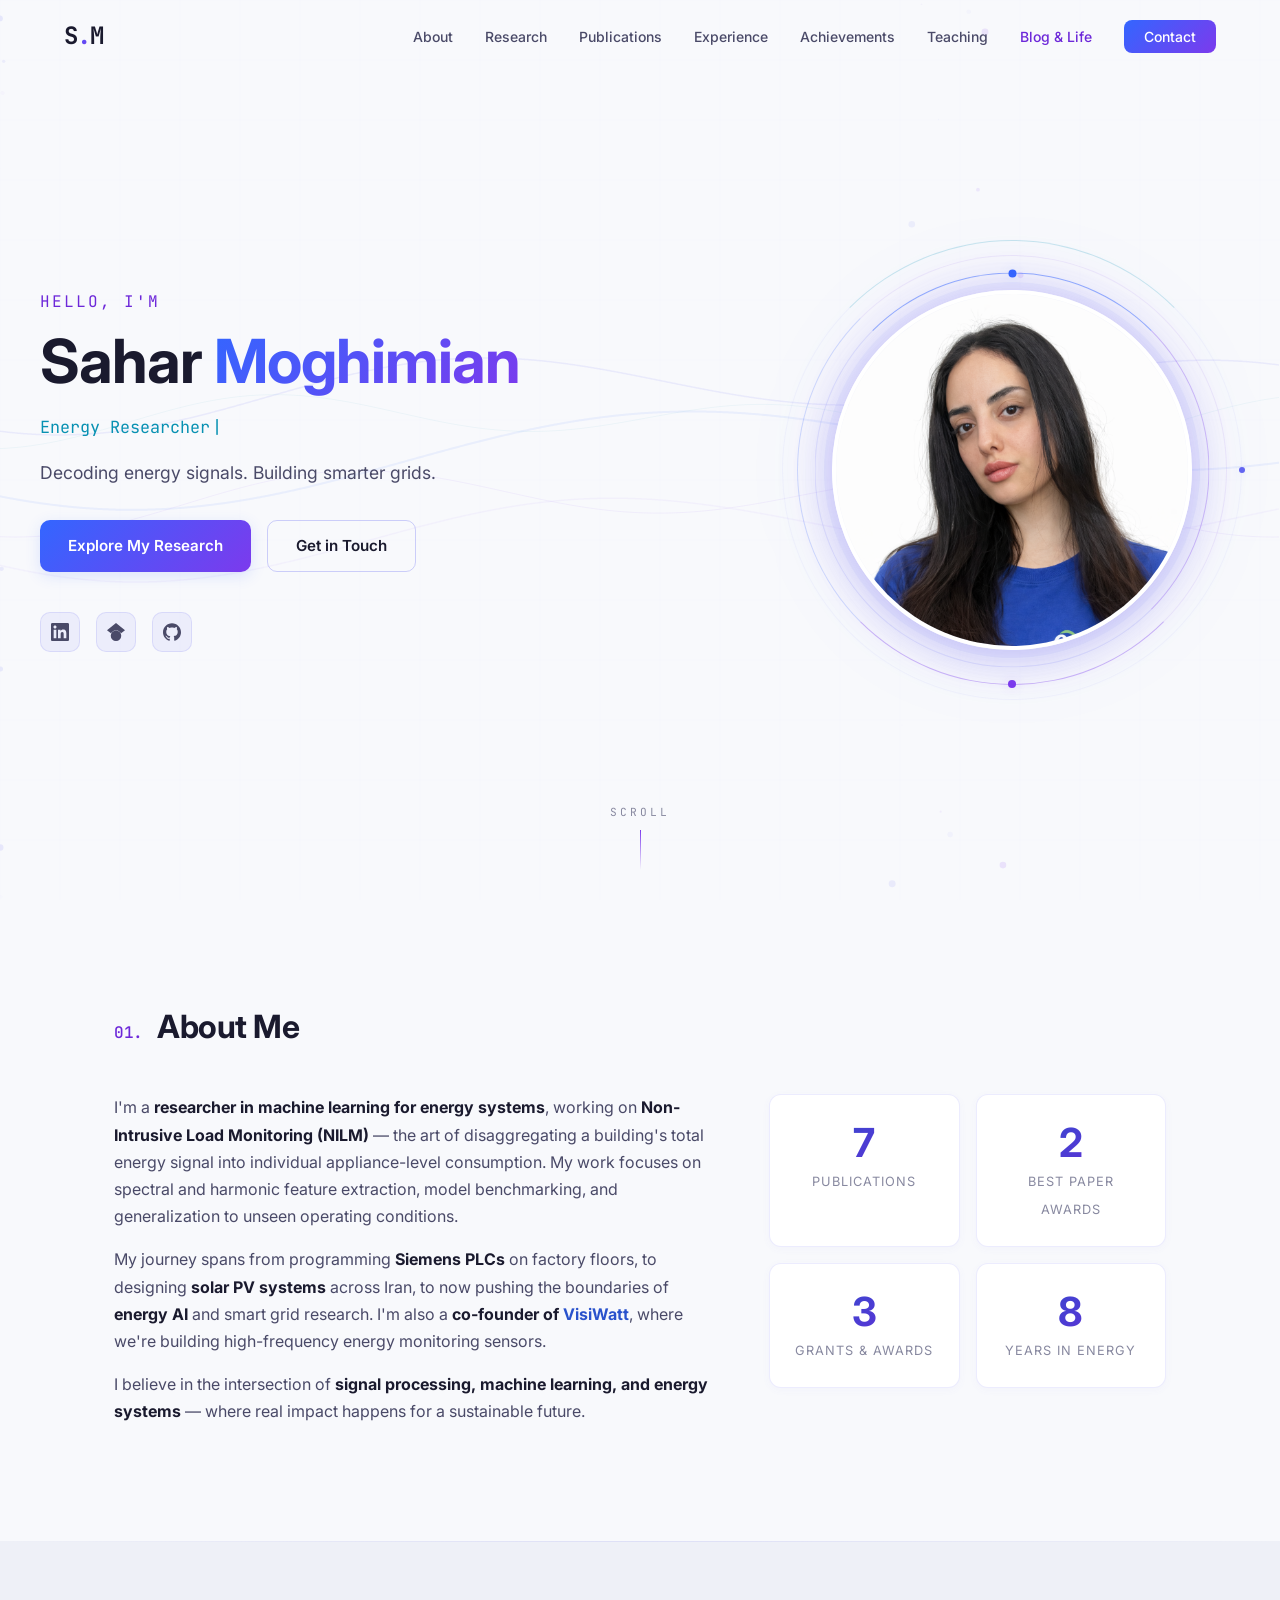
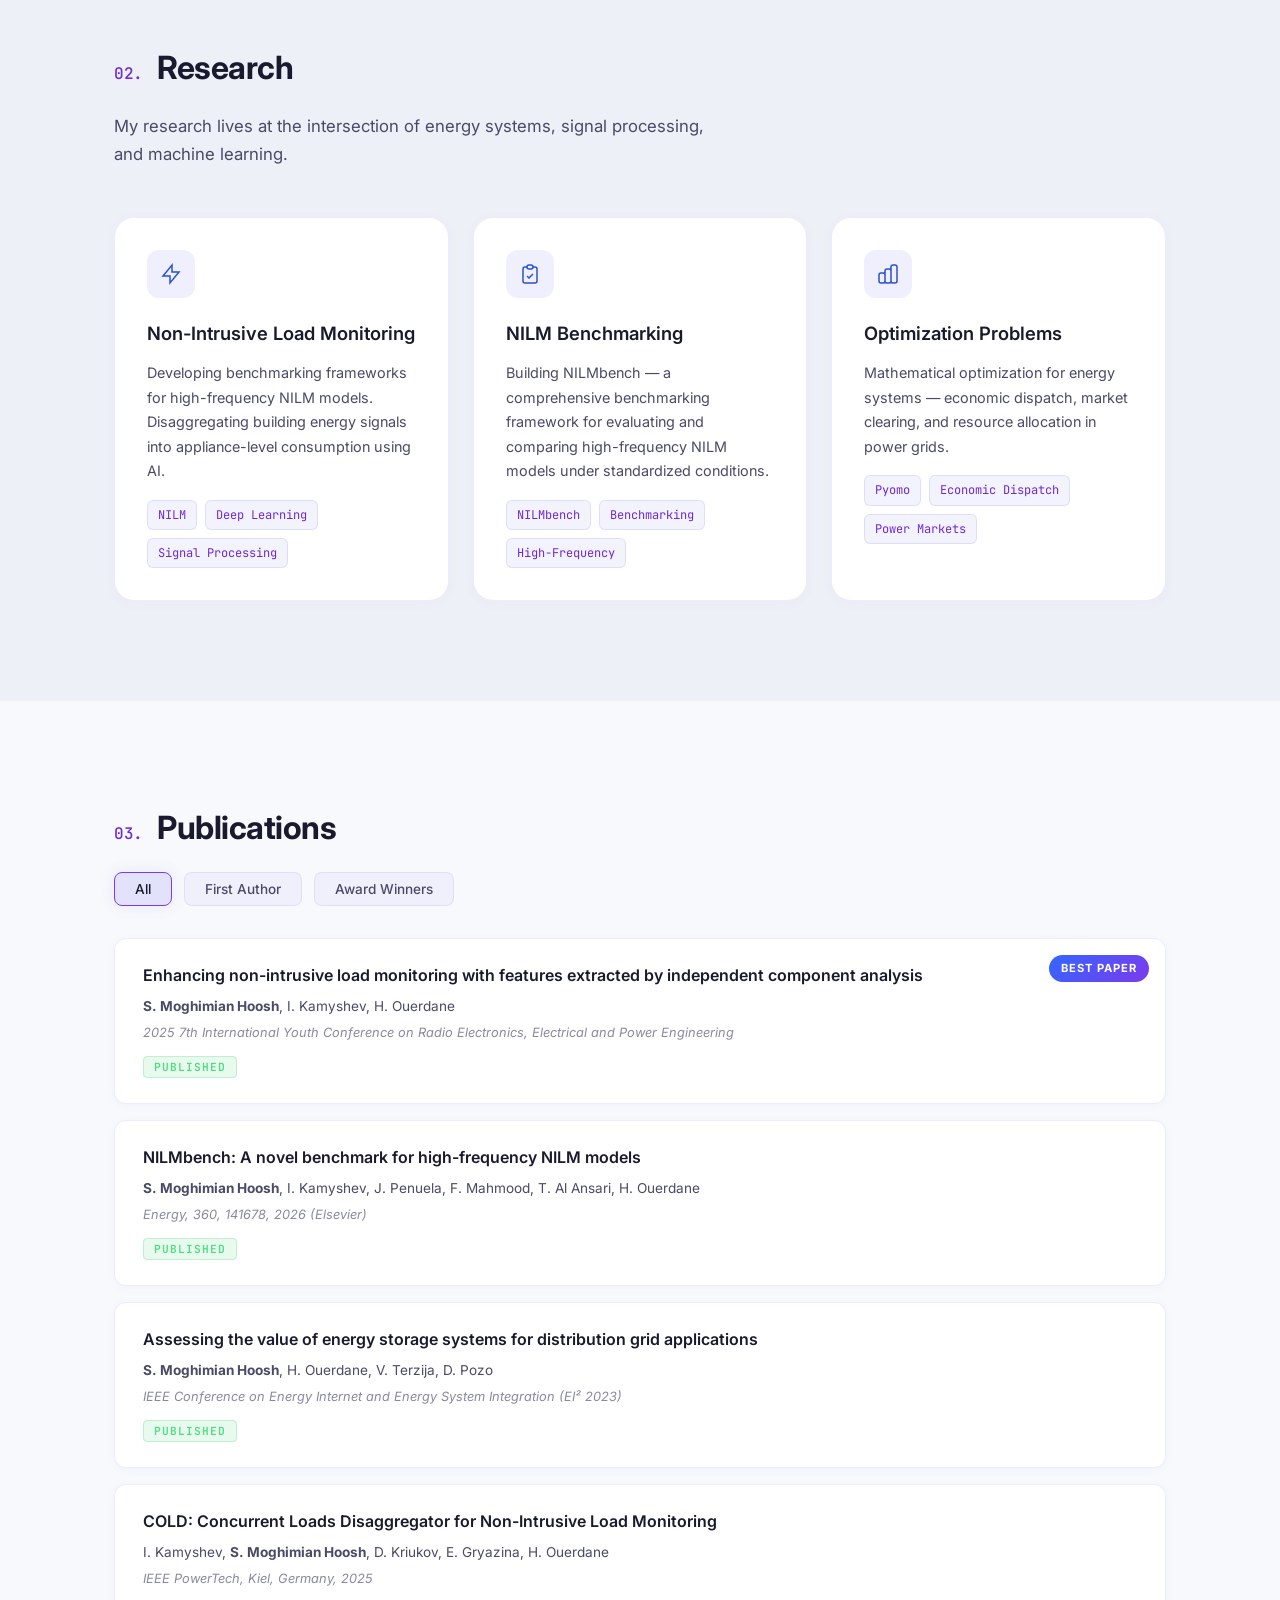
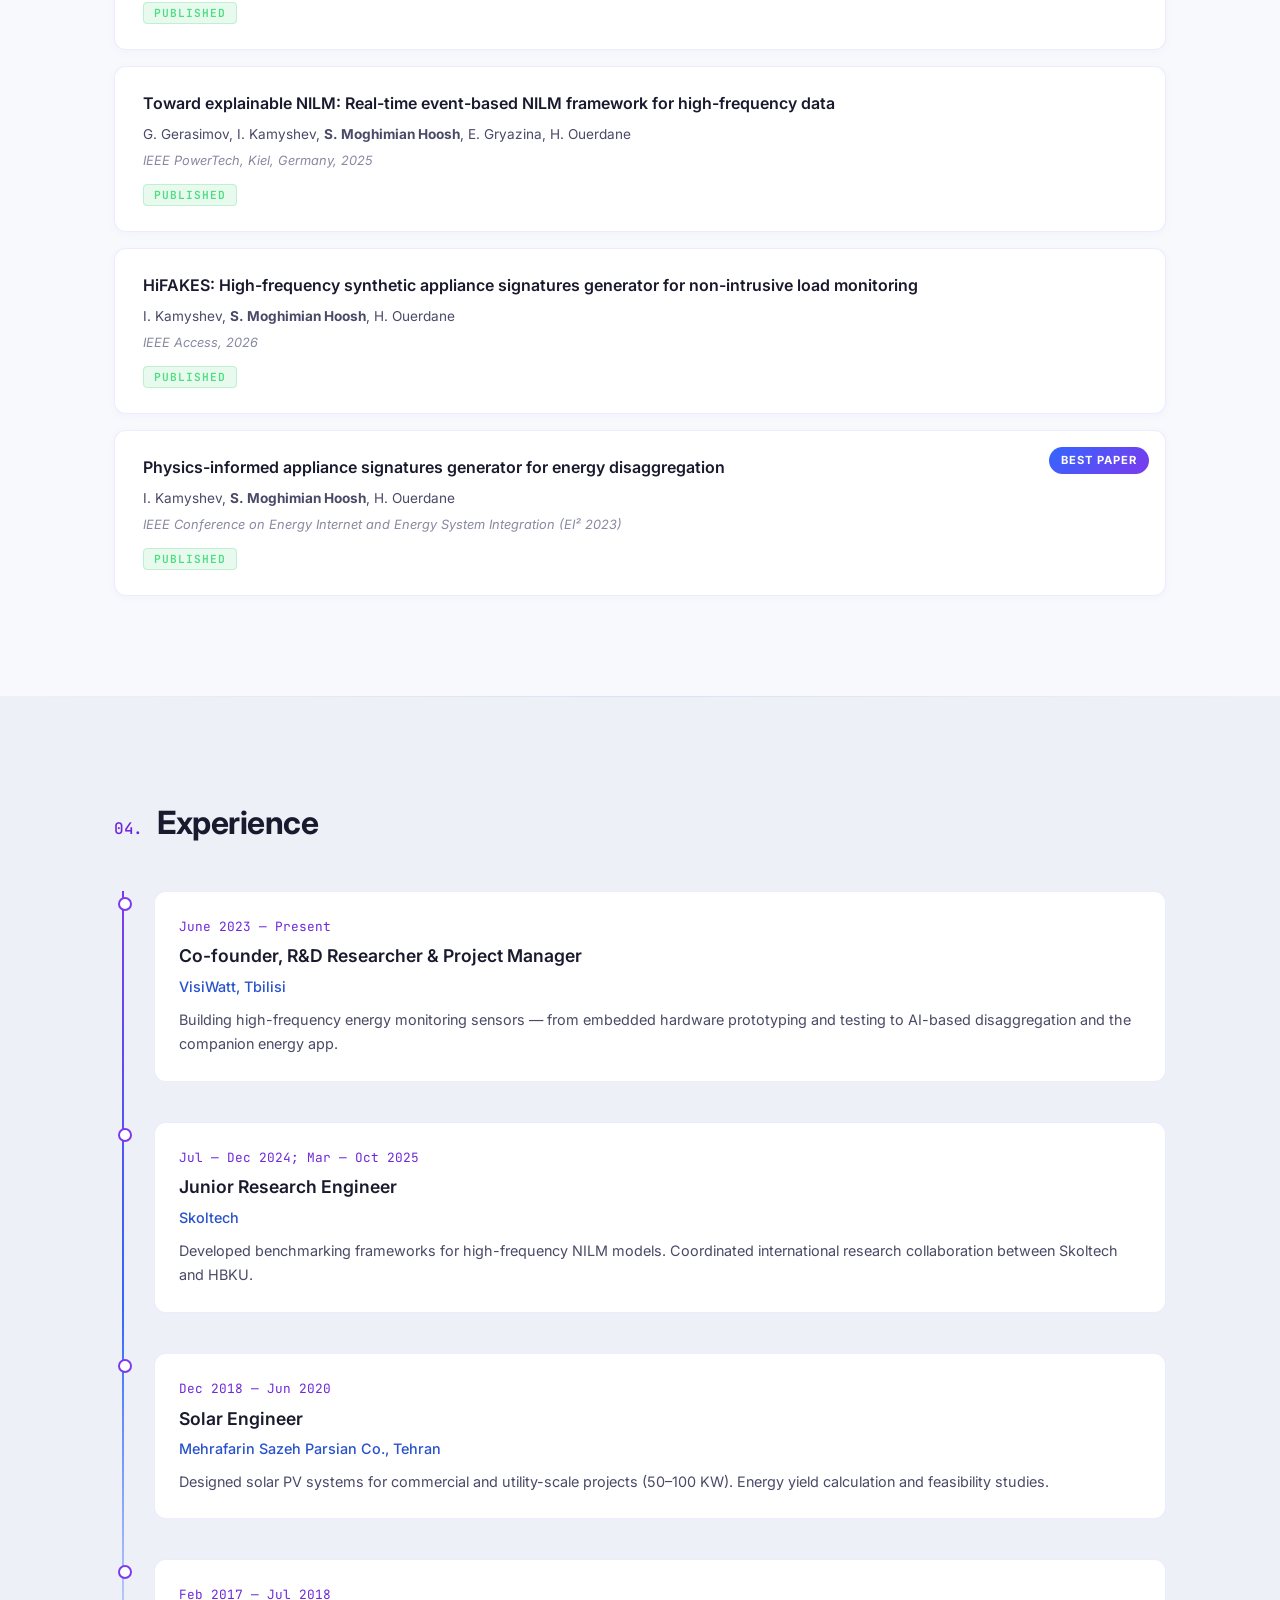
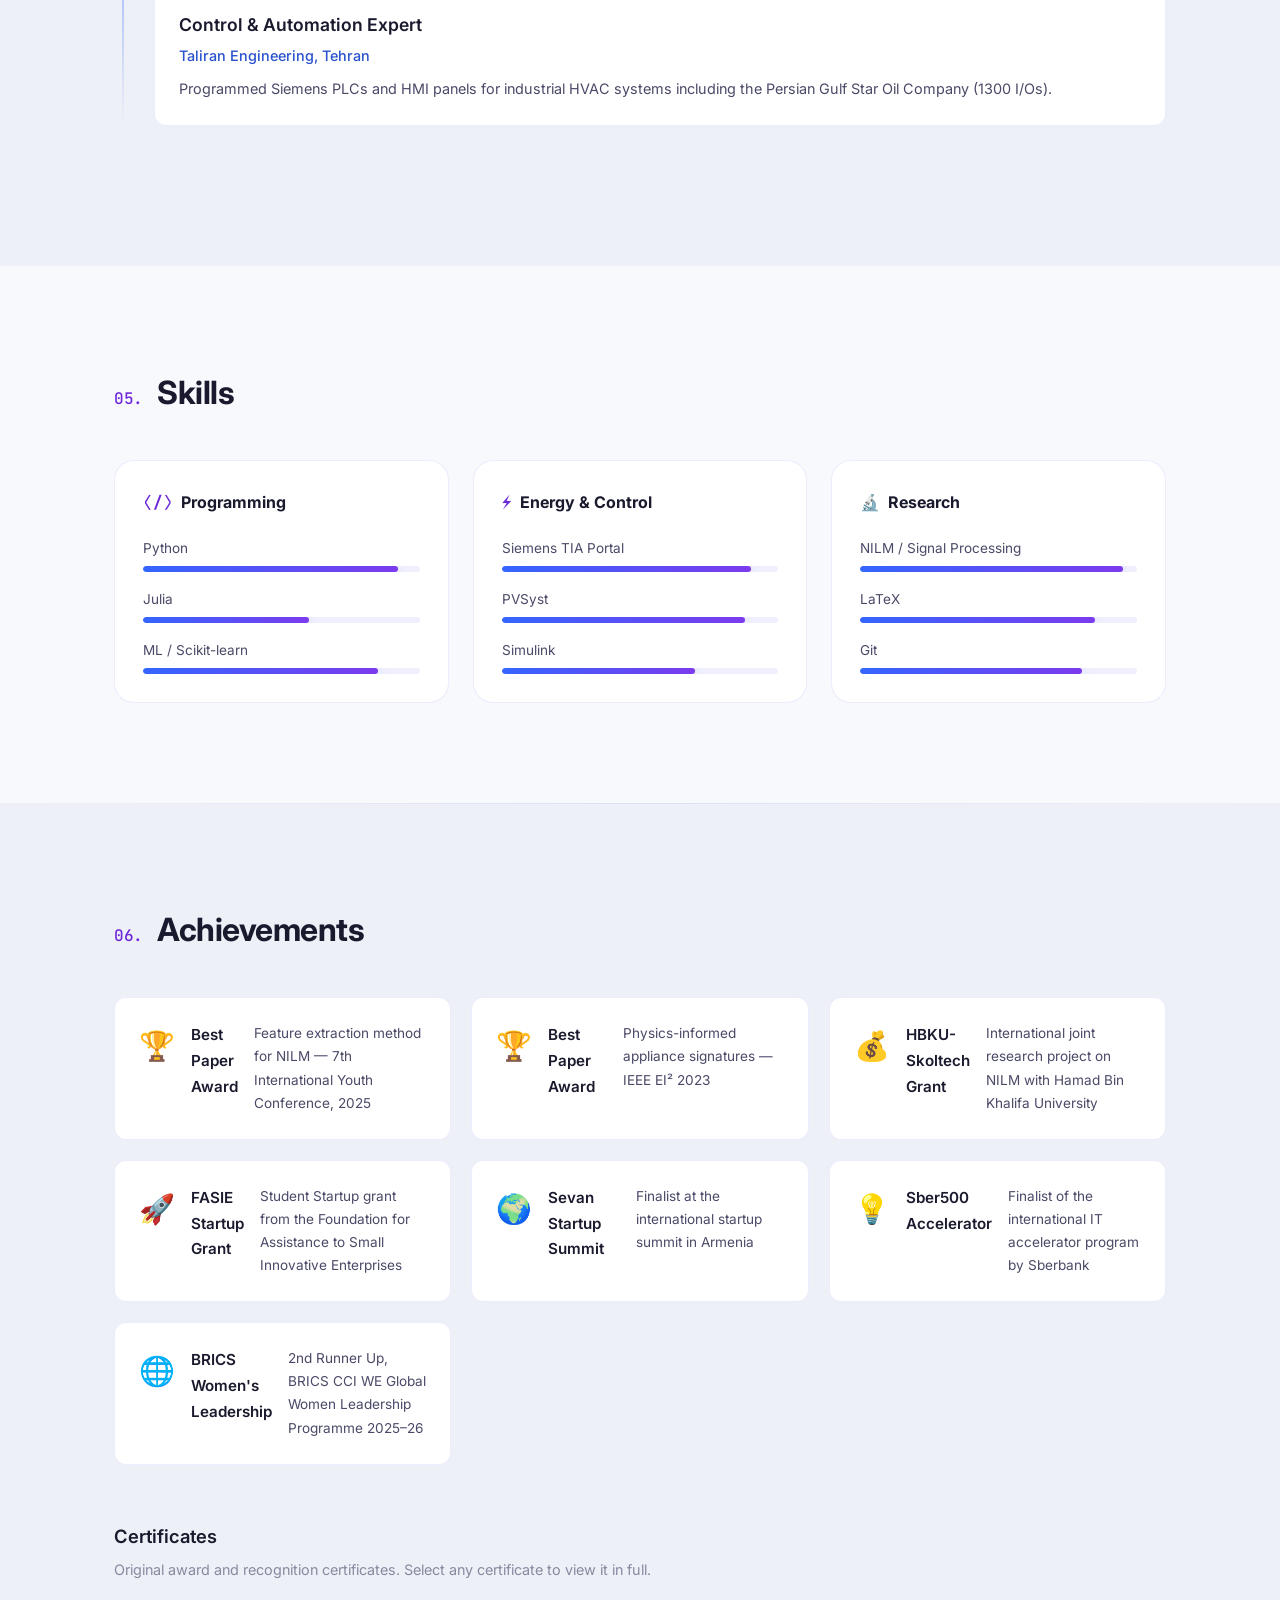
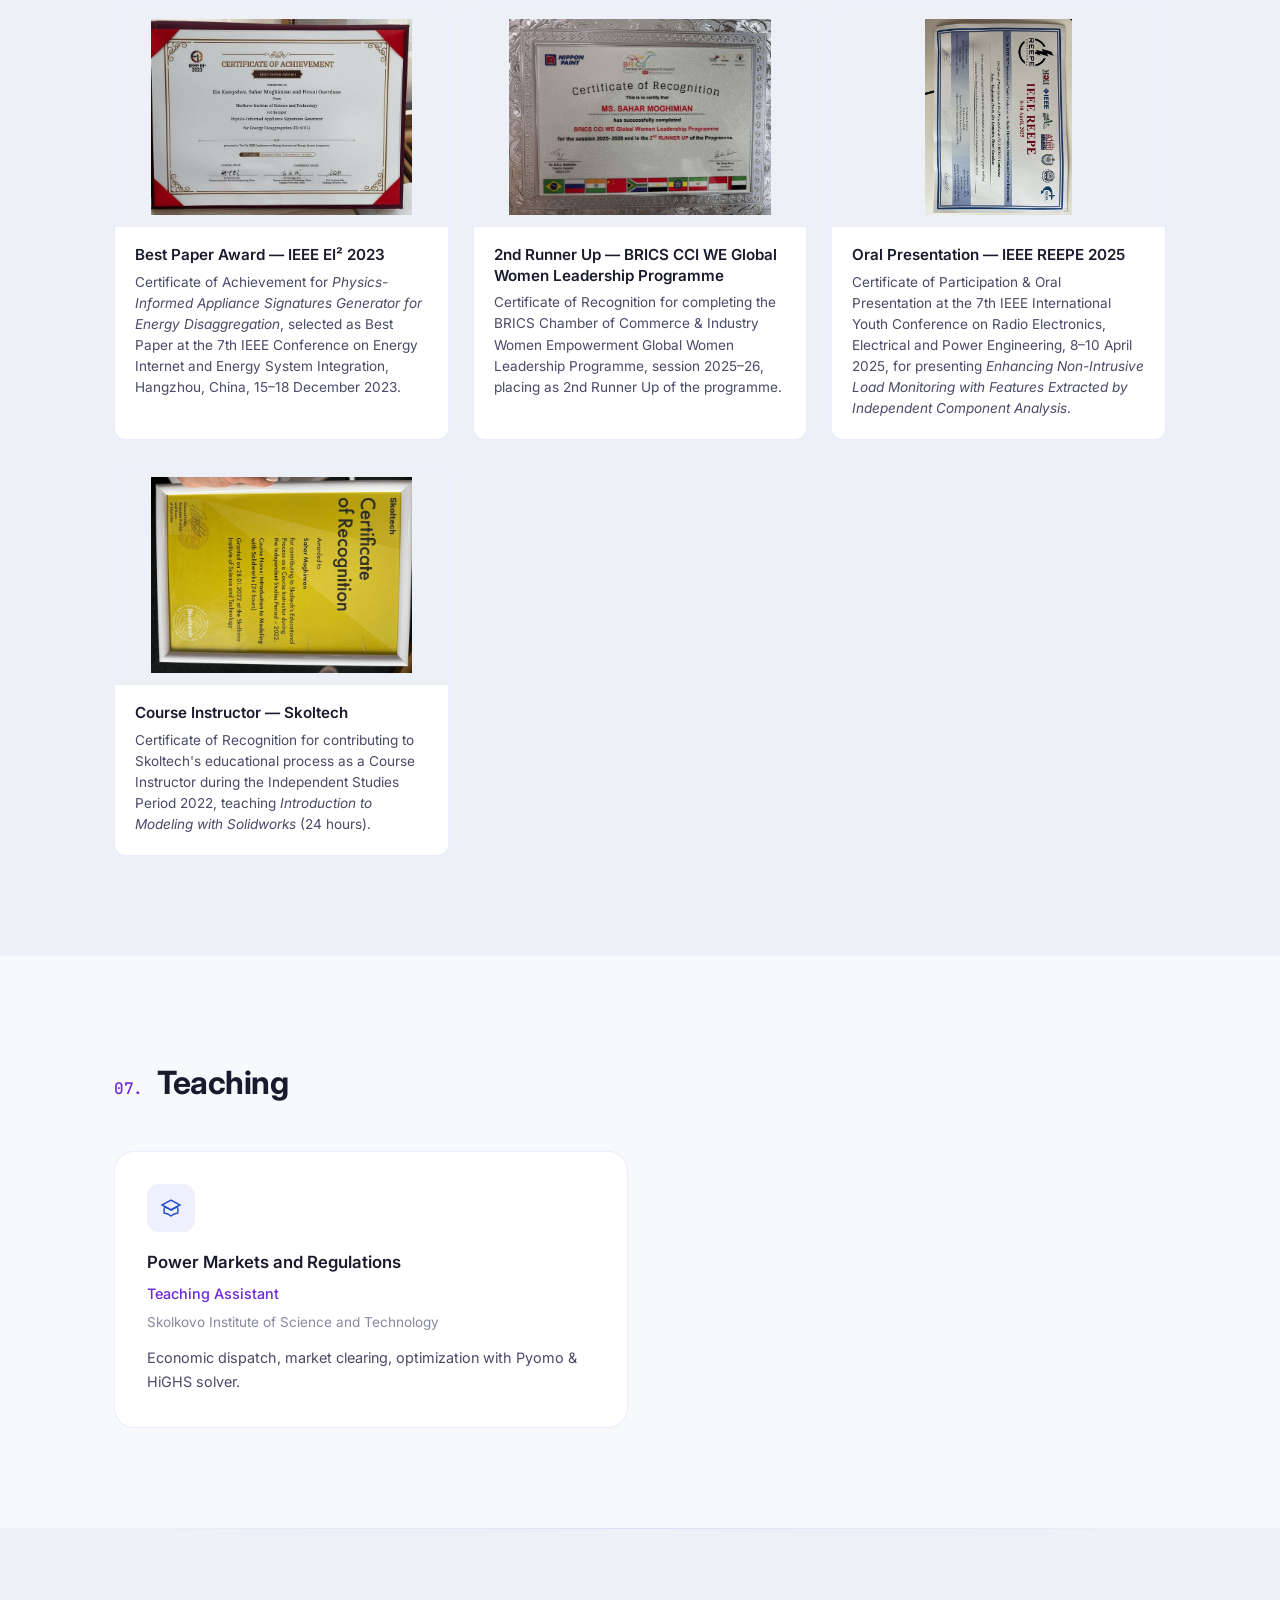
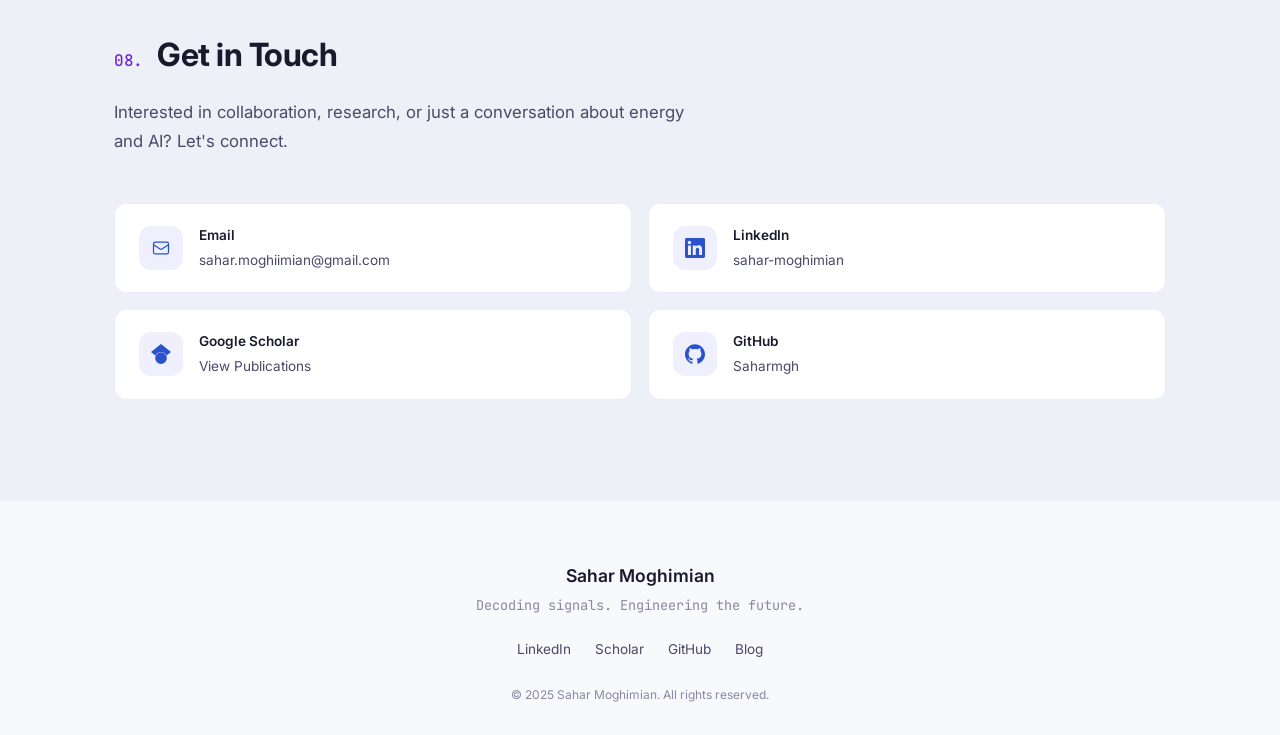
==== commit f384444f: "Add certificate gallery to Achievements Show the original award certificates: IEEE EI2 2023 Best Pap" ====
--- a/index.html
+++ b/index.html
@@ -409,9 +409,55 @@
                 <div class="achievement-card reveal">
                     <div class="achievement-icon">🌐</div>
                     <h4>BRICS Women's Leadership</h4>
-                    <p>Finalist of the Global Women's Leadership Programme</p>
-                </div>
-            </div>
+                    <p>2nd Runner Up, BRICS CCI WE Global Women Leadership Programme 2025–26</p>
+                </div>
+            </div>
+
+            <h3 class="certificates-heading">Certificates</h3>
+            <p class="certificates-intro">Original award and recognition certificates. Select any certificate to view it in full.</p>
+            <div class="certificates-grid">
+                <figure class="certificate-card reveal">
+                    <button class="certificate-thumb" type="button" data-full="assets/images/certificates/ei2-2023-best-paper.jpg" data-caption="Best Paper Award — IEEE EI² 2023" aria-label="View full certificate: Best Paper Award — IEEE EI² 2023">
+                        <img src="assets/images/certificates/thumbs/ei2-2023-best-paper.jpg" alt="IEEE EI² 2023 Best Paper Award certificate" loading="lazy" width="700" height="525">
+                        <span class="certificate-zoom" aria-hidden="true">⤢</span>
+                    </button>
+                    <figcaption>
+                        <h4>Best Paper Award — IEEE EI² 2023</h4>
+                        <p>Certificate of Achievement for <em>Physics-Informed Appliance Signatures Generator for Energy Disaggregation</em>, selected as Best Paper at the 7th IEEE Conference on Energy Internet and Energy System Integration, Hangzhou, China, 15–18 December 2023.</p>
+                    </figcaption>
+                </figure>
+                <figure class="certificate-card reveal">
+                    <button class="certificate-thumb" type="button" data-full="assets/images/certificates/brics-women-leadership.jpg" data-caption="2nd Runner Up — BRICS CCI WE Global Women Leadership Programme" aria-label="View full certificate: 2nd Runner Up — BRICS CCI WE Global Women Leadership Programme">
+                        <img src="assets/images/certificates/thumbs/brics-women-leadership.jpg" alt="BRICS CCI WE Global Women Leadership Programme certificate" loading="lazy" width="700" height="525">
+                        <span class="certificate-zoom" aria-hidden="true">⤢</span>
+                    </button>
+                    <figcaption>
+                        <h4>2nd Runner Up — BRICS CCI WE Global Women Leadership Programme</h4>
+                        <p>Certificate of Recognition for completing the BRICS Chamber of Commerce &amp; Industry Women Empowerment Global Women Leadership Programme, session 2025–26, placing as 2nd Runner Up of the programme.</p>
+                    </figcaption>
+                </figure>
+                <figure class="certificate-card reveal">
+                    <button class="certificate-thumb" type="button" data-full="assets/images/certificates/reepe-2025-presentation.jpg" data-caption="Oral Presentation — IEEE REEPE 2025" aria-label="View full certificate: Oral Presentation — IEEE REEPE 2025">
+                        <img src="assets/images/certificates/thumbs/reepe-2025-presentation.jpg" alt="IEEE REEPE 2025 oral presentation certificate" loading="lazy" width="700" height="525">
+                        <span class="certificate-zoom" aria-hidden="true">⤢</span>
+                    </button>
+                    <figcaption>
+                        <h4>Oral Presentation — IEEE REEPE 2025</h4>
+                        <p>Certificate of Participation &amp; Oral Presentation at the 7th IEEE International Youth Conference on Radio Electronics, Electrical and Power Engineering, 8–10 April 2025, for presenting <em>Enhancing Non-Intrusive Load Monitoring with Features Extracted by Independent Component Analysis</em>.</p>
+                    </figcaption>
+                </figure>
+                <figure class="certificate-card reveal">
+                    <button class="certificate-thumb" type="button" data-full="assets/images/certificates/skoltech-solidworks-instructor.jpg" data-caption="Course Instructor — Skoltech" aria-label="View full certificate: Course Instructor — Skoltech">
+                        <img src="assets/images/certificates/thumbs/skoltech-solidworks-instructor.jpg" alt="Skoltech course instructor certificate" loading="lazy" width="700" height="525">
+                        <span class="certificate-zoom" aria-hidden="true">⤢</span>
+                    </button>
+                    <figcaption>
+                        <h4>Course Instructor — Skoltech</h4>
+                        <p>Certificate of Recognition for contributing to Skoltech's educational process as a Course Instructor during the Independent Studies Period 2022, teaching <em>Introduction to Modeling with Solidworks</em> (24 hours).</p>
+                    </figcaption>
+                </figure>
+            </div>
+
         </div>
     </section>
 
@@ -498,6 +544,16 @@
         </div>
     </footer>
 
+    <!-- Certificate Lightbox -->
+    <div class="certificate-lightbox" id="certificateLightbox" hidden>
+        <button class="certificate-lightbox-close" type="button" aria-label="Close">&times;</button>
+        <figure>
+            <img id="certificateLightboxImg" src="" alt="">
+            <figcaption id="certificateLightboxCaption"></figcaption>
+        </figure>
+    </div>
+
     <script src="js/main.js"></script>
+
 </body>
 </html>
--- a/css/style.css
+++ b/css/style.css
@@ -1561,3 +1561,163 @@
 .lightbox-close:hover {
     background: rgba(99, 102, 241, 0.3);
 }
+
+/* ========================================
+   CERTIFICATES
+   ======================================== */
+.certificates-heading {
+    margin-top: 56px;
+    font-size: 1.15rem;
+    font-weight: 600;
+    color: var(--text-primary);
+}
+
+.certificates-intro {
+    color: var(--text-muted);
+    font-size: 0.9rem;
+    margin-top: 6px;
+}
+
+.certificates-grid {
+    display: grid;
+    grid-template-columns: repeat(auto-fit, minmax(300px, 1fr));
+    gap: 24px;
+    margin-top: 24px;
+}
+
+.certificate-card {
+    background: var(--bg-card);
+    border: 1px solid rgba(99, 102, 241, 0.12);
+    border-radius: var(--radius);
+    overflow: hidden;
+    margin: 0;
+    display: flex;
+    flex-direction: column;
+    transition: var(--transition);
+}
+
+.certificate-card:hover {
+    border-color: rgba(99, 102, 241, 0.25);
+    transform: translateY(-3px);
+    box-shadow: 0 10px 30px rgba(99, 102, 241, 0.06), 0 0 20px var(--glow-indigo);
+}
+
+.certificate-thumb {
+    position: relative;
+    display: block;
+    width: 100%;
+    padding: 0;
+    border: 0;
+    background: var(--bg-secondary);
+    cursor: zoom-in;
+    line-height: 0;
+}
+
+.certificate-thumb img {
+    width: 100%;
+    height: 220px;
+    object-fit: contain;
+    object-position: center;
+    display: block;
+    padding: 12px;
+    box-sizing: border-box;
+    transition: var(--transition);
+}
+
+.certificate-thumb:hover img { transform: scale(1.02); }
+
+.certificate-thumb:focus-visible {
+    outline: 2px solid var(--blue);
+    outline-offset: -2px;
+}
+
+.certificate-zoom {
+    position: absolute;
+    right: 10px;
+    bottom: 10px;
+    width: 30px;
+    height: 30px;
+    border-radius: 50%;
+    background: rgba(26, 26, 46, 0.72);
+    color: #fff;
+    font-size: 0.85rem;
+    line-height: 30px;
+    text-align: center;
+    opacity: 0;
+    transition: var(--transition);
+}
+
+.certificate-thumb:hover .certificate-zoom,
+.certificate-thumb:focus-visible .certificate-zoom { opacity: 1; }
+
+.certificate-card figcaption { padding: 18px 20px 20px; }
+
+.certificate-card figcaption h4 {
+    font-size: 0.95rem;
+    font-weight: 600;
+    margin-bottom: 6px;
+    line-height: 1.35;
+}
+
+.certificate-card figcaption p {
+    color: var(--text-secondary);
+    font-size: 0.85rem;
+    line-height: 1.55;
+}
+
+/* Lightbox */
+.certificate-lightbox {
+    position: fixed;
+    inset: 0;
+    z-index: 1000;
+    background: rgba(12, 12, 24, 0.9);
+    display: flex;
+    align-items: center;
+    justify-content: center;
+    padding: 4vh 4vw;
+}
+
+.certificate-lightbox[hidden] { display: none; }
+
+.certificate-lightbox figure {
+    margin: 0;
+    max-width: 1000px;
+    width: 100%;
+    text-align: center;
+}
+
+.certificate-lightbox img {
+    max-width: 100%;
+    max-height: 82vh;
+    border-radius: var(--radius);
+    box-shadow: 0 20px 60px rgba(0, 0, 0, 0.45);
+}
+
+.certificate-lightbox figcaption {
+    color: #f2f2f7;
+    font-size: 0.9rem;
+    margin-top: 14px;
+}
+
+.certificate-lightbox-close {
+    position: absolute;
+    top: 18px;
+    right: 24px;
+    width: 42px;
+    height: 42px;
+    border: 0;
+    border-radius: 50%;
+    background: rgba(255, 255, 255, 0.12);
+    color: #fff;
+    font-size: 1.6rem;
+    line-height: 1;
+    cursor: pointer;
+    transition: var(--transition);
+}
+
+.certificate-lightbox-close:hover { background: rgba(255, 255, 255, 0.24); }
+
+@media (max-width: 600px) {
+    .certificates-grid { grid-template-columns: 1fr; gap: 18px; }
+    .certificate-thumb img { height: 180px; }
+}
